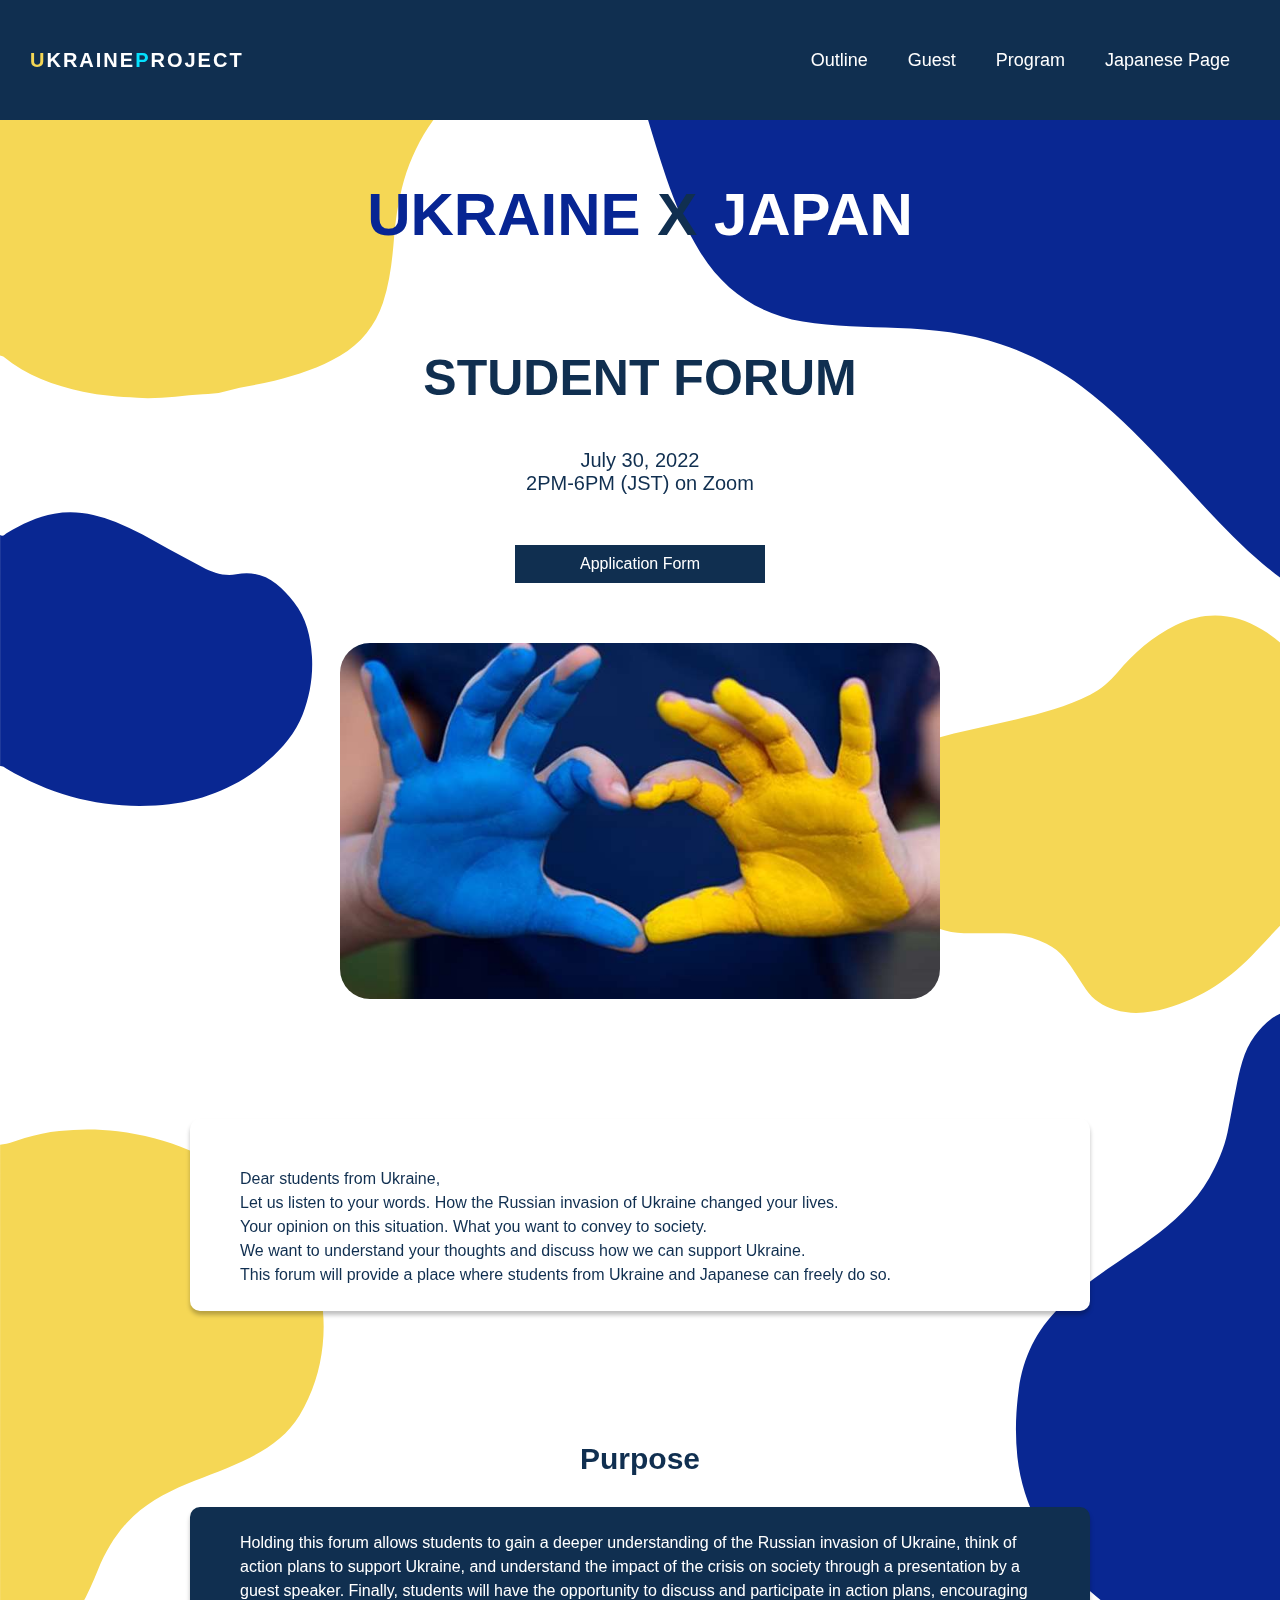
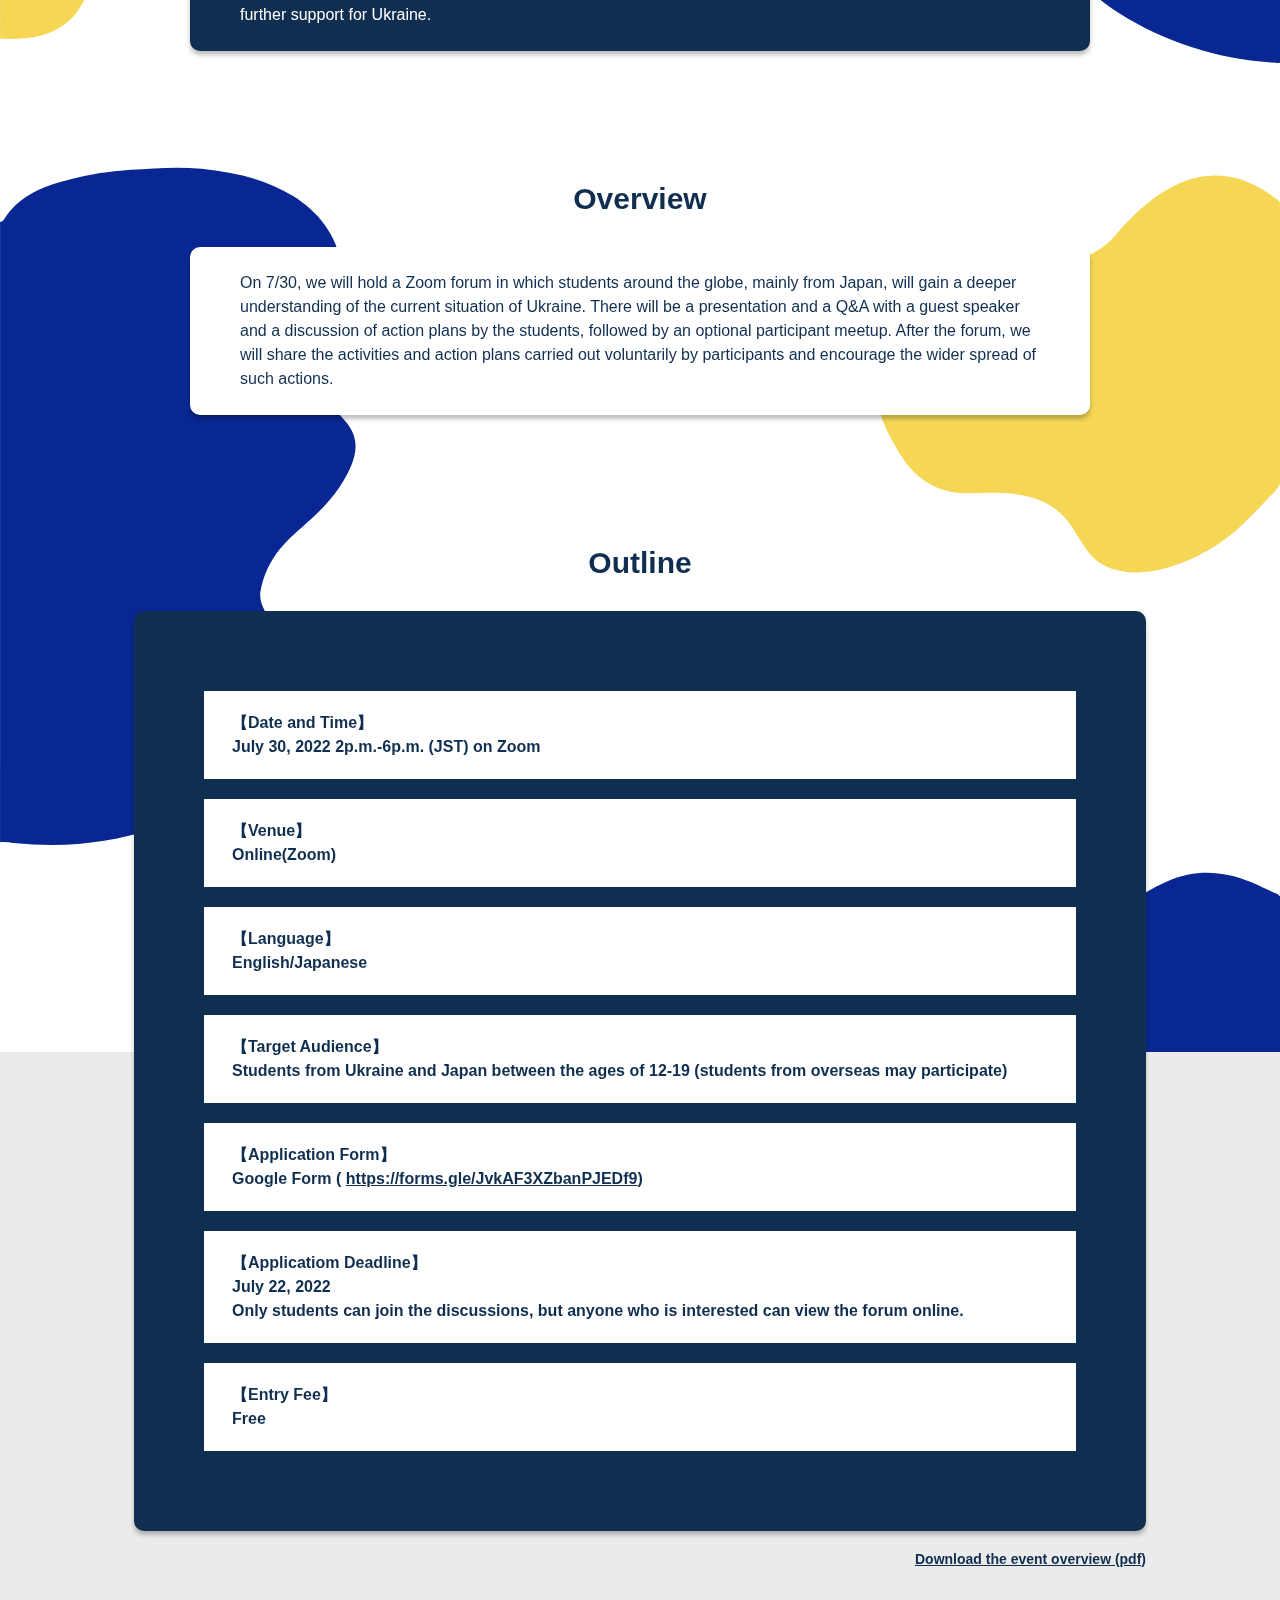
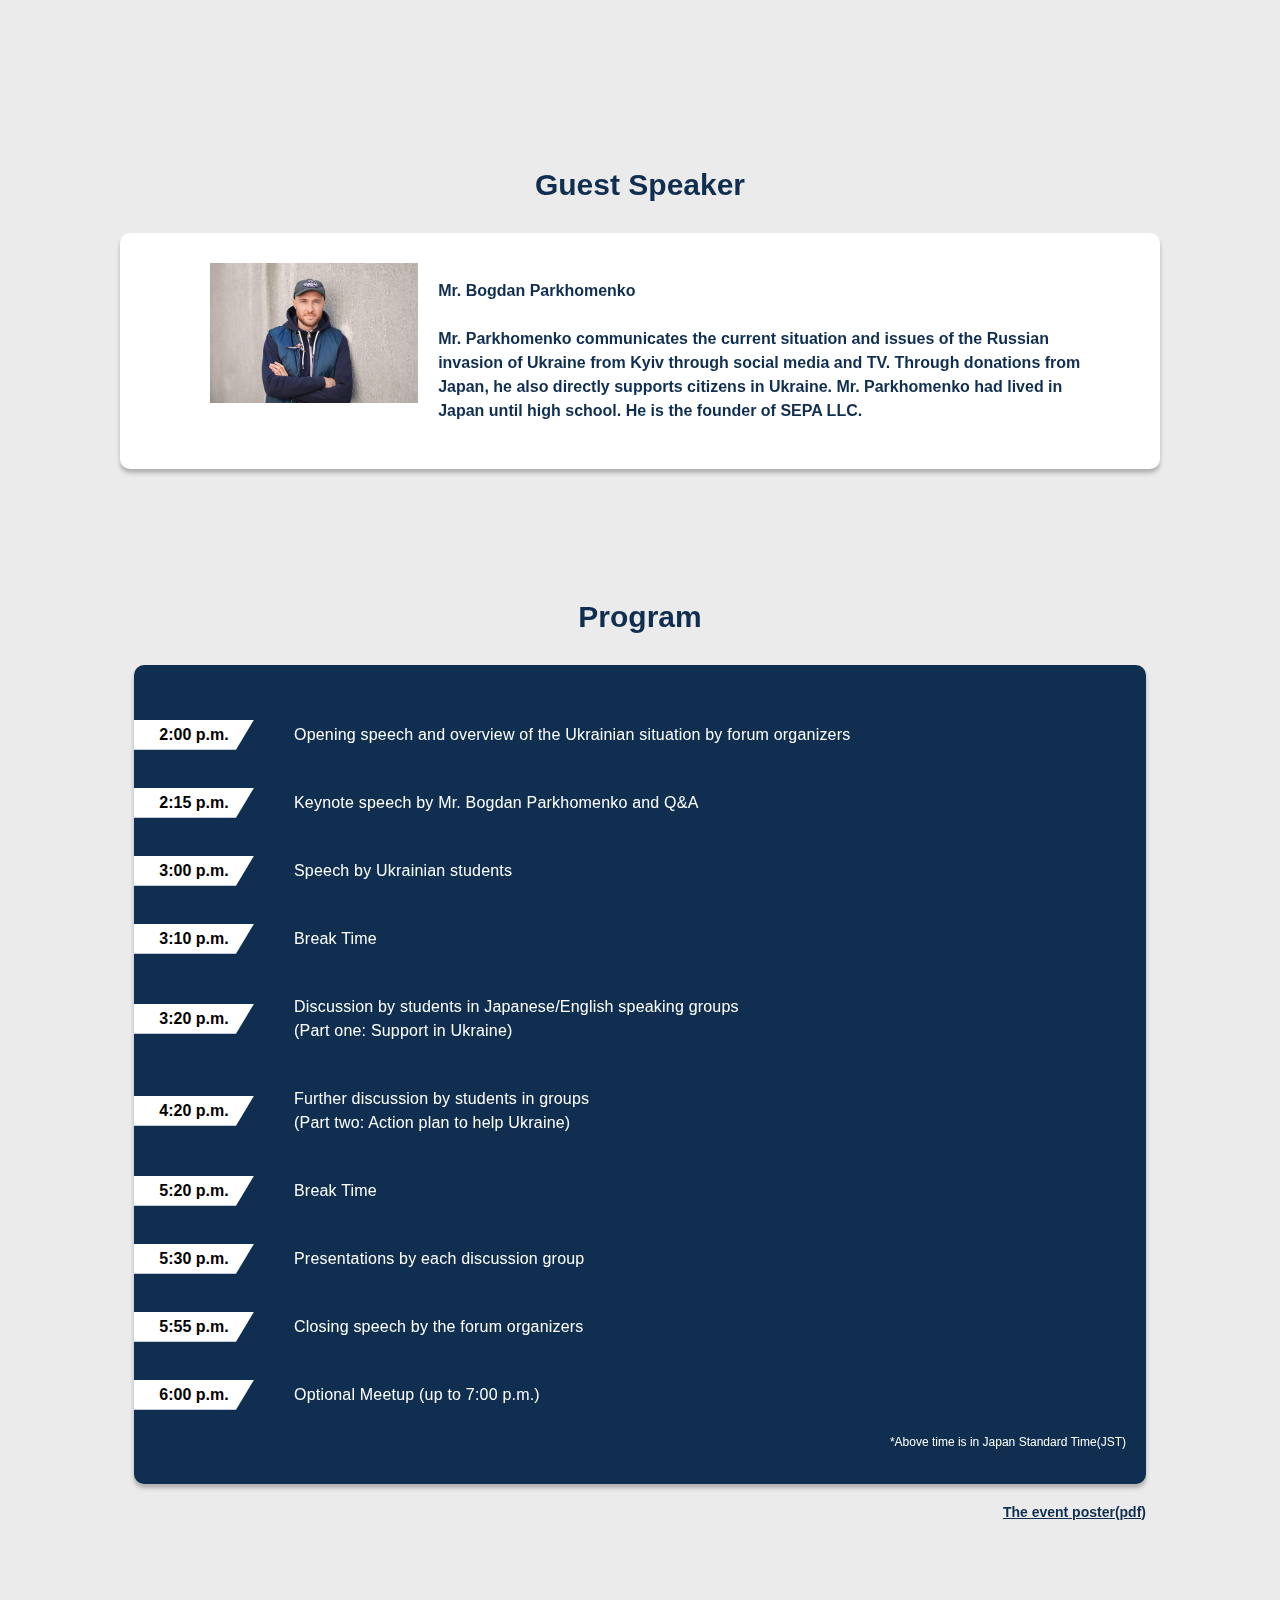
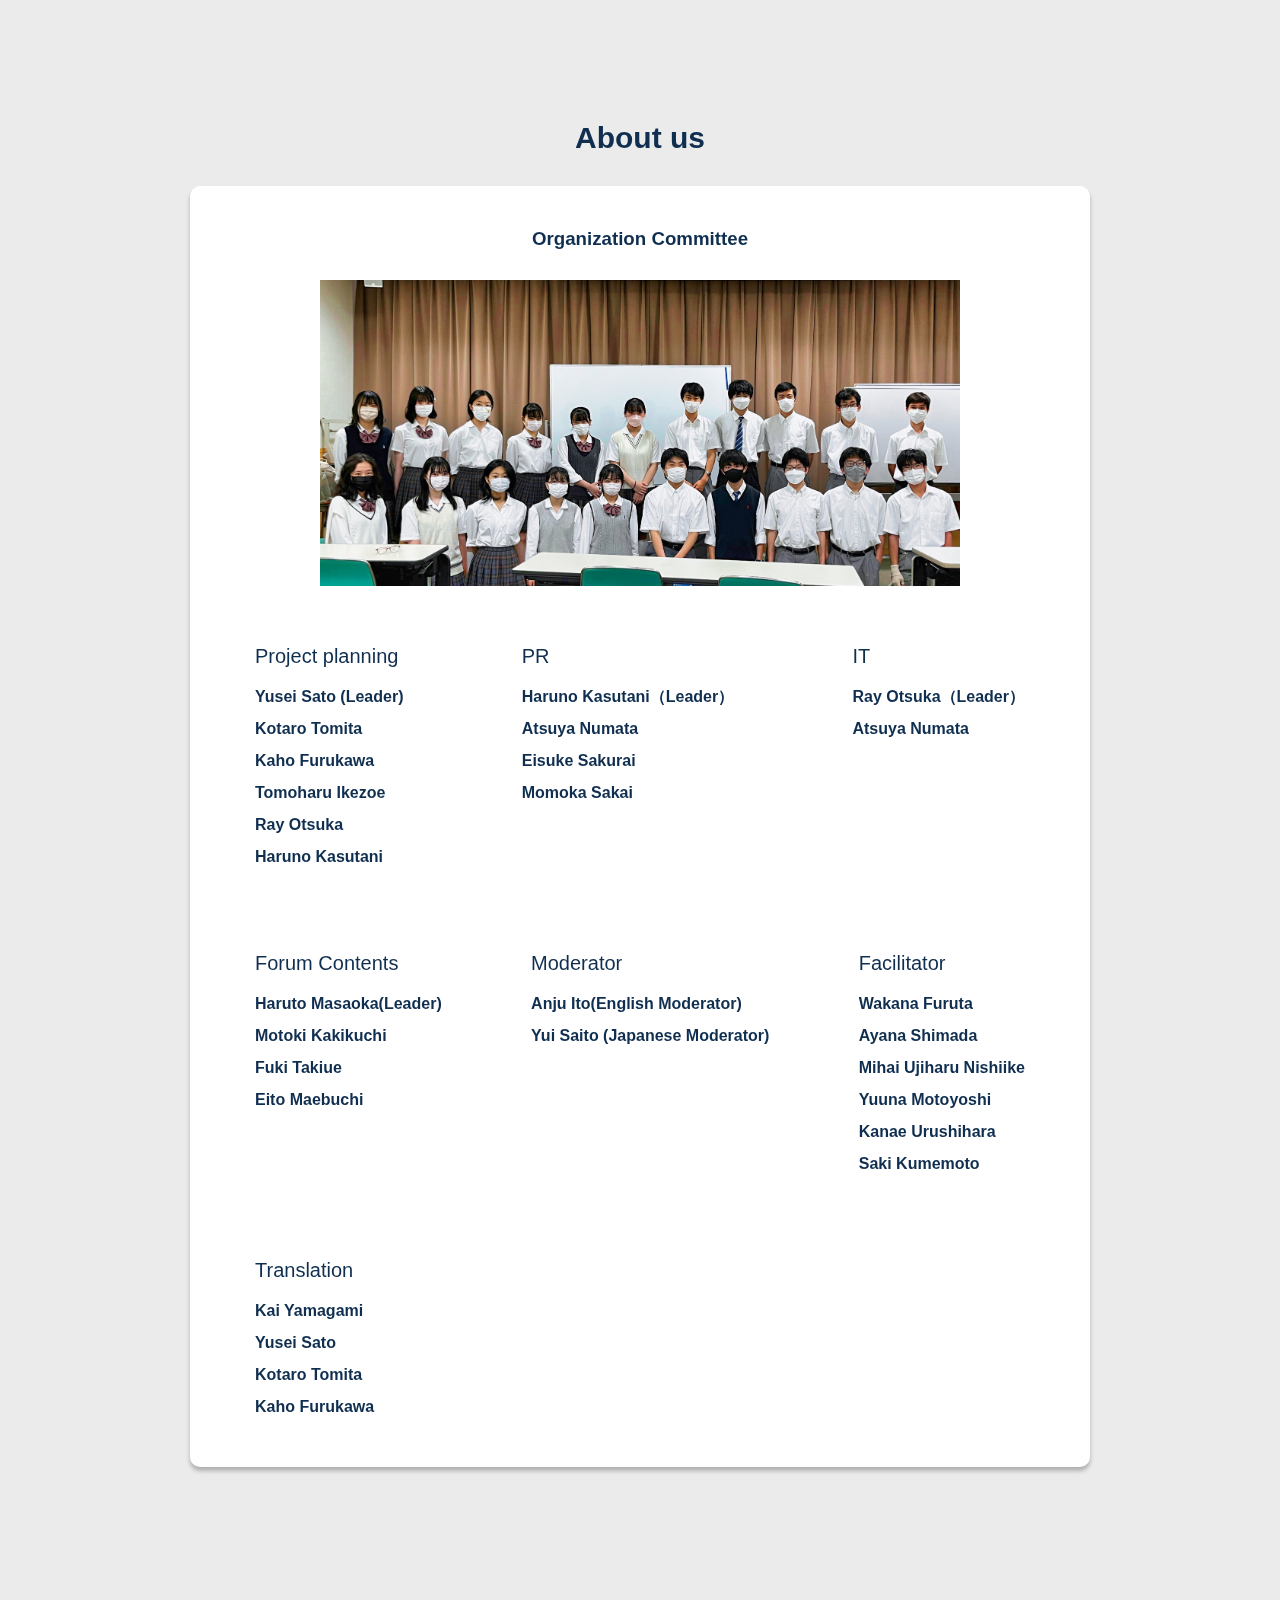
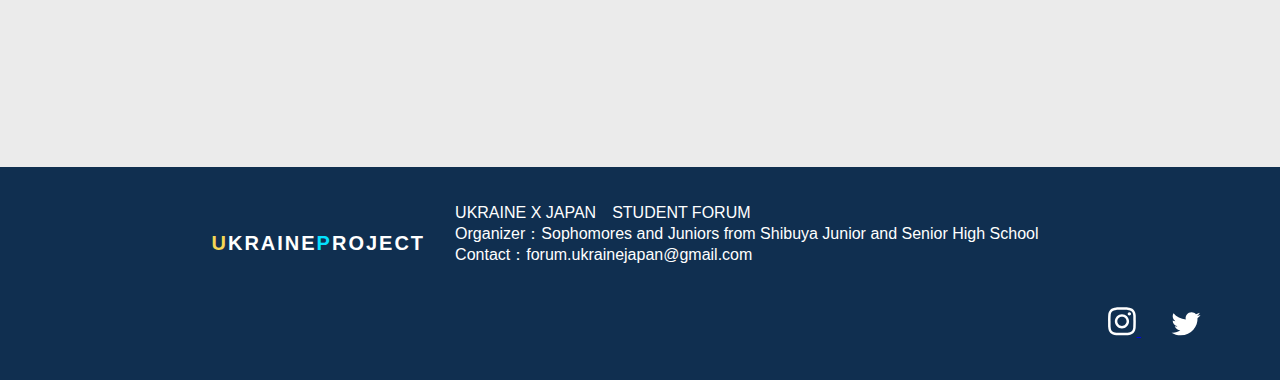
==== en/index.html @ b1f37045 "[fix] fixed image link" ====
<html>

<head>
    <meta charset="UTF-8">
    <title>UKRAINE X JAPAN</title>
    <link href="../css/style.css" rel="stylesheet">
    <script type="text/javascript" src="../js/jquery-3.5.1.min.js"></script>
    <meta content="width=device-width, initial-scale=1" name="viewport" />
</head>

<body>
    <header class="bg_darkBlue header_pc">
        <div class="logo_text">
            <p class="text_yellow">U</p>
            <p class="text_white">KRAINE </p>
            <p class="text_logoBlue">P</p>
            <p class="text_white">ROJECT</p>
        </div>
        <div class="jump_text">
            <p onclick="scroll_to('event_details_secsion')">Outline</p>
            <p onclick="scroll_to('guest_speaker_secsion')">Guest</p>
            <p onclick="scroll_to('program_secsion')">Program</p>
            <a href="../index.html">
                <p>Japanese Page</p>
            </a>
        </div>
    </header>
    <header class="header_mobile">
        <div class="menu_open bg_darkBlue">
            <div class="jump_text">
                <p onclick="scroll_to('event_details_secsion')">-　　Outline</p>
                <p onclick="scroll_to('guest_speaker_secsion')">-　　Guest</p>
                <p onclick="scroll_to('program_secsion')">-　　Program</p>
                <a href="../index.html">
                    <p>-　　Japanese Page</p>
                </a>
            </div>
            <div class="social_icons_div">
                <a target="_blank" href="https://www.instagram.com/forum.ukrainejapan_official/">
                    <img src="../img/instagram.svg" class="social_icon">
                </a>

                <a target="_blank" href="https://twitter.com/Ukraine_x_Japan">
                    <img src="../img/twitter.svg" class="social_icon">
                </a>
            </div>
        </div>
        <div class="menu_close bg_darkBlue">
            <div class="logo_text">
                <p class="text_yellow">U</p>
                <p class="text_white">KRAINE </p>
                <p class="text_logoBlue">P</p>
                <p class="text_white">ROJECT</p>
            </div>
            <div class="open_button" onclick="changeMenu()">
                <img src="../img/menu_open.svg" class="menu_icon">
            </div>
        </div>

    </header>
    <div class="top_secsion">
        <h1>
            <span class="text_blue">UKRAINE</span>
            <span class="text_darkBlue"> X </span>
            <span class="text_white">JAPAN</span>
        </h1>
        <h2 class="text_darkBlue">STUDENT FORUM</h2>
        <h3 class="text_darkBlue"></h3>
        <p class="text_darkBlue">July 30, 2022<br>2PM-6PM (JST) on Zoom</p>
        <a href="https://forms.gle/JvkAF3XZbanPJEDf9" target="_blank">
            <div class="application_button">
                <p>Application Form</p>
            </div>
        </a>
        <img src="../img/top_image.jpg" class="top_image">
    </div>
    <div class="top_disc_div bg_white">
        <p class="normal_text text_darkBlue">
            <br>Dear students from Ukraine,
            <br>Let us listen to your words. How the Russian invasion of Ukraine changed your lives.
            <br>Your opinion on this situation. What you want to convey to society.
            <br>We want to understand your thoughts and discuss how we can support Ukraine.
            <br>This forum will provide a place where students from Ukraine and Japanese can freely do so.
        </p>
    </div>
    <p class="secsion_title text_darkBlue ">Purpose</p>
    <div class="top_disc_div bg_darkBlue">
        <p class="normal_text text_white">
            Holding this forum allows students to gain a deeper understanding of the Russian invasion of Ukraine, think of action plans to support Ukraine, and understand the impact of the crisis on society through a presentation by a guest speaker. Finally, students
            will have the opportunity to discuss and participate in action plans, encouraging further support for Ukraine.
        </p>
    </div>
    <p class="secsion_title text_darkBlue">Overview</p>
    <div class="top_disc_div bg_white">
        <p class="normal_text text_darkBlue">
            On 7/30, we will hold a Zoom forum in which students around the globe, mainly from Japan, will gain a deeper understanding of the current situation of Ukraine. There will be a presentation and a Q&A with a guest speaker and a discussion of action plans
            by the students, followed by an optional participant meetup. After the forum, we will share the activities and action plans carried out voluntarily by participants and encourage the wider spread of such actions.
        </p>
    </div>
    <div class="event_details_secsion">
        <p class="secsion_title text_darkBlue ">Outline</p>
        <div class="event_list_div bg_darkBlue">
            <div class="bg_white list_item">
                <p class="text_darkBlue">
                    【Date and Time】<br> July 30, 2022 2p.m.-6p.m. (JST) on Zoom
                </p>
            </div>
            <div class="bg_white list_item">
                <p class="text_darkBlue">
                    【Venue】<br>Online(Zoom)
                </p>
            </div>
            <div class="bg_white list_item">
                <p class="text_darkBlue">
                    【Language】<br>English/Japanese
                </p>
            </div>
            <div class="bg_white list_item">
                <p class="text_darkBlue">
                    【Target Audience】<br>Students from Ukraine and Japan between the ages of 12-19 (students from overseas may participate)
                </p>
            </div>
            <div class="bg_white list_item">
                <p class="text_darkBlue">
                    【Application Form】<br>Google Form (
                    <a target="_blank" class="text_darkblue" href="https://forms.gle/JvkAF3XZbanPJEDf9">https://forms.gle/JvkAF3XZbanPJEDf9</a>)
                </p>
            </div>
            <div class="bg_white list_item">
                <p class="text_darkBlue">
                    【Applicatiom Deadline】
                    <br>July 22, 2022
                    <br>Only students can join the discussions, but anyone who is interested can view the forum online.
                </p>
            </div>
            <div class="bg_white list_item">
                <p class="text_darkBlue">
                    【Entry Fee】 <br>Free
                </p>
            </div>
        </div>

        <a href="../documents/overview_en.pdf" target="_blank " class="print_poster text_darkBlue ">Download the event overview (pdf)</a>
    </div>
    <div class="guest_speaker_secsion">
        <p class="secsion_title text_darkBlue">Guest Speaker</p>
        <div class=" guest_speaker_div bg_white ">
            <img src="../img/profile.png ">
            <p class="text_darkBlue ">
                Mr. Bogdan Parkhomenko
                <br>
                <br>Mr. Parkhomenko communicates the current situation and issues of the Russian invasion of Ukraine from Kyiv through social media and TV. Through donations from Japan, he also directly supports citizens in Ukraine. Mr. Parkhomenko had
                lived in Japan until high school. He is the founder of SEPA LLC.
            </p>
        </div>
    </div>
    </div>
    <div class="program_secsion ">
        <p class="secsion_title text_darkBlue ">Program</p>
        <div class="program_div bg_darkBlue ">
            <div class="program_items ">
                <div class="time_div bg_white ">
                    <p>2:00 p.m.</p>
                </div>
                <p class="body_text text_white ">Opening speech and overview of the Ukrainian situation by forum organizers</p>
            </div>
            <div class="program_items ">
                <div class="time_div bg_white ">
                    <p>2:15 p.m.</p>
                </div>
                <p class="body_text text_white ">Keynote speech by Mr. Bogdan Parkhomenko and Q&A</p>
            </div>
            <div class="program_items ">
                <div class="time_div bg_white ">
                    <p>3:00 p.m.</p>
                </div>
                <p class="body_text text_white ">Speech by Ukrainian students</p>
            </div>
            <div class="program_items ">
                <div class="time_div bg_white ">
                    <p>3:10 p.m.</p>
                </div>
                <p class="body_text text_white ">Break Time</p>
            </div>
            <div class="program_items ">
                <div class="time_div bg_white ">
                    <p>3:20 p.m.</p>
                </div>
                <p class="body_text text_white ">Discussion by students in Japanese/English speaking groups<br>(Part one: Support in Ukraine)</p>
            </div>
            <div class="program_items ">
                <div class="time_div bg_white ">
                    <p>4:20 p.m.</p>
                </div>
                <p class="body_text text_white ">Further discussion by students in groups<br>(Part two: Action plan to help Ukraine)</p>
            </div>
            <div class="program_items ">
                <div class="time_div bg_white ">
                    <p>5:20 p.m.</p>
                </div>
                <p class="body_text text_white ">Break Time</p>
            </div>
            <div class="program_items ">
                <div class="time_div bg_white ">
                    <p>5:30 p.m.</p>
                </div>
                <p class="body_text text_white ">Presentations by each discussion group</p>
            </div>
            <div class="program_items ">
                <div class="time_div bg_white ">
                    <p>5:55 p.m.</p>
                </div>
                <p class="body_text text_white ">Closing speech by the forum organizers</p>
            </div>
            <div class="program_items ">
                <div class="time_div bg_white ">
                    <p>6:00 p.m.</p>
                </div>
                <p class="body_text text_white ">Optional Meetup (up to 7:00 p.m.)</p>
            </div>
            <p class="time_comment_text text_white">*Above time is in Japan Standard Time(JST)</p>
        </div>
        <a href="../documents/poster_en.pdf" target="_blank " class="print_poster text_darkBlue ">The event poster(pdf)</a>
    </div>


    <p class="secsion_title text_darkBlue">About us</p>
    <div class="top_disc_div bg_white member_section">
        <h3 class="text_darkBlue member_title">Organization Committee</h3>
        <img src="../img/team_photo.jpg" class="team_photo">
        <div class="team_outer">
            <div class="team_group">
                <p class="normal_text text_darkBlue team_text" id="member_text">Project planning
                </p>
                <p class="normal_text text_darkBlue" id="member_text">
                    <b>Yusei Sato (Leader)</b>
                    <br><b>Kotaro Tomita </b>
                    <br><b>Kaho Furukawa </b>
                    <br><b>Tomoharu Ikezoe </b>
                    <br><b>Ray Otsuka </b>
                    <br><b>Haruno Kasutani</b>
                    <br>
                </p>
            </div>
            <div class="team_group">
                <p class="normal_text text_darkBlue team_text" id="member_text">PR
                </p>
                <p class="normal_text text_darkBlue" id="member_text">
                    <b>Haruno Kasutani（Leader）</b>
                    <br><b>Atsuya Numata</b>
                    <br><b>Eisuke Sakurai</b>
                    <br><b> Momoka Sakai</b>
                    <br>
                </p>
            </div>
            <div class="team_group">
                <p class="normal_text text_darkBlue team_text" id="member_text">IT
                </p>
                <p class="normal_text text_darkBlue" id="member_text">
                    <b>Ray Otsuka（Leader）</b>
                    <br><b>Atsuya Numata</b>
                    <br>
                </p>
            </div>
            <div class="team_group">
                <p class="normal_text text_darkBlue team_text" id="member_text">Forum Contents
                </p>
                <p class="normal_text text_darkBlue" id="member_text">
                    <b>Haruto Masaoka(Leader)</b>
                    <br><b>Motoki Kakikuchi </b>
                    <br><b>Fuki Takiue</b>
                    <br><b>Eito Maebuchi</b>
                    <br>
                </p>
            </div>
            <div class="team_group">
                <p class="normal_text text_darkBlue team_text" id="member_text">Moderator
                </p>
                <p class="normal_text text_darkBlue" id="member_text">
                    <b>Anju Ito(English Moderator)</b>
                    <br><b>Yui Saito (Japanese Moderator) </b>
                    <br>
                </p>
            </div>
            <div class="team_group">
                <p class="normal_text text_darkBlue team_text" id="member_text">Facilitator
                </p>
                <p class="normal_text text_darkBlue" id="member_text">
                    <b>Wakana Furuta</b>
                    <br><b>Ayana Shimada</b>
                    <br><b>Mihai Ujiharu Nishiike</b>
                    <br><b>Yuuna Motoyoshi</b>
                    <br><b>Kanae Urushihara </b>
                    <br><b>Saki Kumemoto </b>
                    <br>
                </p>

            </div>
            <div class="team_group">
                <p class="normal_text text_darkBlue team_text" id="member_text">Translation
                </p>
                <p class="normal_text text_darkBlue" id="member_text">
                    <b>Kai Yamagami</b>
                    <br><b>Yusei Sato</b>
                    <br><b>Kotaro Tomita</b>
                    <br><b>Kaho Furukawa</b>
                    <br>
                </p>
            </div>
        </div>

    </div>

    <footer class="bg_darkBlue text_white ">

        <div class="logo_text">
            <p class="text_yellow">U</p>
            <p class="text_white">KRAINE </p>
            <p class="text_logoBlue">P</p>
            <p class="text_white">ROJECT</p>
        </div>
        <div class="footer_disc_div">
            <p>
                UKRAINE X JAPAN　STUDENT FORUM
                <br>Organizer：Sophomores and Juniors from Shibuya Junior and Senior High School
                <br>Contact：forum.ukrainejapan@gmail.com
            </p>
            <br>
        </div>
        <div class="social_icons_div">
            <a target="_blank" href="https://www.instagram.com/forum.ukrainejapan_official/">
                <img src="../img/instagram.svg" class="social_icon">
            </a>

            <a target="_blank" href="https://twitter.com/Ukraine_x_Japan">
                <img src="../img/twitter.svg" class="social_icon">
            </a>
        </div>
    </footer>
    <img src="../img/frame.svg" class="background_img">
    <img src="../img/frame_sm.svg" class="background_img_sm">
    <div class="get_height"></div>
    <script type="text/javascript " src="../js/main.js "></script>
</body>

</html>
---- css/style.css ----
p,
a,
h1,
h2,
h3,
h4,
h5,
h6 {
  font-family: "Noto_Sans_JP", sans-serif;
}

.text_darkBlue {
  color: #102F50;
}

.text_white {
  color: #ffffff;
}

.text_blue {
  color: #072593;
}

.text_logoBlue {
  color: #04e1ff;
}

.text_yellow {
  color: #F5D755;
}

.text_black {
  color: #333;
}

.bg_darkBlue {
  background: #102F50;
}

.bg_white {
  background: #ffffff;
}

.secsion_title {
  font-weight: 800;
  font-size: 30px;
  line-height: 36px;
  text-align: center;
  margin: 130px auto 30px;
}

@media screen and (max-width: 500px) {
  .secsion_title {
    margin: 170px auto 60px;
  }
}

.logo_text {
  display: -webkit-box;
  display: -ms-flexbox;
  display: flex;
  margin: 0;
}

.logo_text p {
  font-weight: 800;
  font-size: 20px;
  letter-spacing: .1em;
  margin: 0;
}

@media screen and (max-width: 500px) {
  .logo_text p {
    font-size: 14px;
  }
}

body {
  margin: 0;
  background-color: #EBEBEB;
}

body header a {
  text-decoration: none;
  color: #102F50;
}

body .header_pc {
  height: 120px;
  display: -webkit-box;
  display: -ms-flexbox;
  display: flex;
  -webkit-box-align: center;
      -ms-flex-align: center;
          align-items: center;
  -webkit-box-pack: justify;
      -ms-flex-pack: justify;
          justify-content: space-between;
  padding: 0 30px;
}

@media screen and (max-width: 500px) {
  body .header_pc {
    height: 50;
    display: none;
  }
}

body .header_pc .jump_text {
  display: -webkit-box;
  display: -ms-flexbox;
  display: flex;
  -webkit-box-align: center;
      -ms-flex-align: center;
          align-items: center;
}

body .header_pc .jump_text p {
  cursor: pointer;
  margin: 0 20px;
  color: #ffffff;
  font-weight: 500;
  font-size: 18px;
}

@media screen and (max-width: 500px) {
  body .header_pc .jump_text p {
    font-size: 12px;
    margin: 0 10px;
  }
}

body .header_mobile {
  display: none;
}

@media screen and (max-width: 500px) {
  body .header_mobile {
    display: block;
  }
}

body .header_mobile .menu_close {
  display: -webkit-box;
  display: -ms-flexbox;
  display: flex;
  position: absolute;
  top: 0;
  left: 0;
  z-index: 2;
  width: calc(100vw - 60px);
  height: 60px;
  padding: 0 30px;
  -ms-flex-line-pack: center;
      align-content: center;
  -webkit-box-pack: justify;
      -ms-flex-pack: justify;
          justify-content: space-between;
  -webkit-box-align: center;
      -ms-flex-align: center;
          align-items: center;
}

body .header_mobile .menu_close .open_button {
  width: 32px;
  height: 32px;
}

body .header_mobile .menu_close .open_button img {
  width: 100%;
  height: 100%;
  -o-object-fit: contain;
     object-fit: contain;
}

body .header_mobile .menu_open {
  width: 100vw;
  position: fixed;
  top: 0;
  left: 0;
  z-index: 2;
  height: 0;
  overflow: hidden;
  -webkit-transition: all .4s;
  transition: all .4s;
}

body .header_mobile .menu_open .jump_text {
  padding: 60px 30px;
}

body .header_mobile .menu_open .jump_text p {
  cursor: pointer;
  margin: 20px 20px;
  color: white;
  font-weight: 500;
  font-size: 14px;
}

body .header_mobile .menu_open .social_icons_div {
  position: absolute;
  bottom: 20px;
  right: 5%;
}

body .header_mobile .menu_open .social_icons_div a {
  margin: 10px 8px;
}

body .header_mobile .menu_open .social_icons_div a .social_icon {
  width: 24px;
}

body .top_secsion {
  text-align: center;
  margin: 60px auto 100px;
}

@media screen and (max-width: 500px) {
  body .top_secsion {
    margin: 120px auto 100px;
  }
}

body .top_secsion a {
  text-decoration: none;
}

body .top_secsion .application_button {
  width: 250px;
  margin: 50px auto 20px;
  background: #102F50;
  -webkit-transition: all .4s;
  transition: all .4s;
  color: #ffffff;
  padding: 10px 0;
}

body .top_secsion .application_button:hover {
  background: rgba(16, 47, 80, 0.767);
}

body .top_secsion .application_button p {
  margin: 0;
  font-size: 16px;
}

body .top_secsion h1 {
  font-size: 60px;
}

@media screen and (max-width: 500px) {
  body .top_secsion h1 {
    font-size: 34px;
  }
}

body .top_secsion h2 {
  margin-top: 100px;
  font-size: 50px;
}

@media screen and (max-width: 500px) {
  body .top_secsion h2 {
    font-size: 30px;
  }
}

body .top_secsion h3,
body .top_secsion p {
  font-size: 20px;
}

@media screen and (max-width: 500px) {
  body .top_secsion h3,
  body .top_secsion p {
    font-size: 16px;
  }
}

body .top_secsion .top_image {
  width: 600px;
  max-width: 80%;
  border-radius: 30px;
  margin: 40px auto 20px;
}

body .top_disc_div {
  padding: 24px 50px;
  border-radius: 10px;
  width: 800px;
  max-width: 80vw;
  margin: 30px auto 20px;
  -webkit-box-shadow: 0px 4px 4px rgba(0, 0, 0, 0.25);
          box-shadow: 0px 4px 4px rgba(0, 0, 0, 0.25);
}

@media screen and (max-width: 500px) {
  body .top_disc_div {
    padding: 24px 40px;
    margin: 10px auto 20px;
    max-width: calc(90vw - 80px);
  }
}

body .top_disc_div p {
  font-family: "Noto_Sans_JP", sans-serif;
  font-size: 16px;
  line-height: 1.5;
  margin: 0;
}

body .member_section .member_title {
  width: 100%;
  margin-bottom: 30px;
  text-align: center;
}

body .member_section .team_photo {
  width: 80%;
  margin: 0 10%;
}

@media screen and (max-width: 500px) {
  body .member_section .team_photo {
    width: 100%;
    margin: 0 0;
  }
}

body .member_section .team_outer {
  display: -webkit-box;
  display: -ms-flexbox;
  display: flex;
  -ms-flex-wrap: wrap;
      flex-wrap: wrap;
  -webkit-box-pack: justify;
      -ms-flex-pack: justify;
          justify-content: space-between;
}

body .member_section .team_outer .team_group {
  margin: 20px 15px;
}

body .member_section .team_outer .team_group .team_text {
  font-size: 20px;
  margin: 30px auto 5px;
  font-weight: 500;
}

body .event_details_secsion {
  text-align: right;
  text-align: right;
  width: 1040px;
  max-width: calc(90vw - 140px);
  margin: 30px auto 200px;
}

@media screen and (max-width: 500px) {
  body .event_details_secsion {
    margin: 40px auto 300px;
    max-width: calc(90vw);
  }
}

body .event_details_secsion .event_list_div {
  text-align: left;
  margin-bottom: 20px;
  padding: 60px 70px;
  border-radius: 10px;
  -webkit-box-shadow: 0px 4px 4px rgba(0, 0, 0, 0.25);
          box-shadow: 0px 4px 4px rgba(0, 0, 0, 0.25);
}

@media screen and (max-width: 500px) {
  body .event_details_secsion .event_list_div {
    padding: 30px 20px;
  }
}

body .event_details_secsion .event_list_div .list_item {
  margin: 20px 0;
  padding: 20px 28px;
}

@media screen and (max-width: 500px) {
  body .event_details_secsion .event_list_div .list_item {
    margin: 30px 0;
    padding: 15px 28px;
  }
}

body .event_details_secsion .event_list_div .list_item p {
  margin: 0;
  font-weight: 800;
  font-size: 16px;
  line-height: 1.5;
  word-break: break-word;
}

body .guest_speaker_secsion .guest_speaker_div {
  padding: 30px 70px;
  border-radius: 10px;
  width: 900px;
  max-width: calc(90vw - 140px);
  margin: 30px auto 20px;
  -webkit-box-shadow: 0px 4px 4px rgba(0, 0, 0, 0.25);
          box-shadow: 0px 4px 4px rgba(0, 0, 0, 0.25);
  display: -webkit-box;
  display: -ms-flexbox;
  display: flex;
  -webkit-box-pack: center;
      -ms-flex-pack: center;
          justify-content: center;
  -webkit-box-align: space-between;
      -ms-flex-align: space-between;
          align-items: space-between;
}

@media screen and (max-width: 500px) {
  body .guest_speaker_secsion .guest_speaker_div {
    padding: 30px 40px;
    margin: 10px auto 20px;
    max-width: calc(90vw - 80px);
  }
}

@media screen and (max-width: 500px) {
  body .guest_speaker_secsion .guest_speaker_div {
    -ms-flex-wrap: wrap;
        flex-wrap: wrap;
  }
}

body .guest_speaker_secsion .guest_speaker_div img {
  width: 250px;
  height: 140px;
  -o-object-fit: cover;
     object-fit: cover;
  margin: 0 20px;
}

@media screen and (max-width: 500px) {
  body .guest_speaker_secsion .guest_speaker_div img {
    width: 100%;
    height: 300px;
  }
}

body .guest_speaker_secsion .guest_speaker_div .bogdan_name {
  font-size: 22px;
}

body .guest_speaker_secsion .guest_speaker_div p {
  font-weight: 800;
  font-size: 16px;
  line-height: 1.5;
}

body .program_secsion {
  text-align: right;
  width: 1040px;
  max-width: calc(90vw - 140px);
  margin: 30px auto 200px;
}

@media screen and (max-width: 500px) {
  body .program_secsion {
    margin: 40px auto 300px;
    max-width: calc(90vw);
  }
}

body .program_secsion .time_comment_text {
  font-size: 12px;
  margin: 5px 20px;
}

body .program_secsion .program_div {
  margin-bottom: 20px;
  padding: 30px 0;
  border-radius: 10px;
  -webkit-box-shadow: 0px 4px 4px rgba(0, 0, 0, 0.25);
          box-shadow: 0px 4px 4px rgba(0, 0, 0, 0.25);
}

@media screen and (max-width: 500px) {
  body .program_secsion .program_div {
    padding: 10px 0;
  }
}

body .program_secsion .program_div .program_items {
  display: -webkit-box;
  display: -ms-flexbox;
  display: flex;
  margin: 12px 0;
  -webkit-box-pack: start;
      -ms-flex-pack: start;
          justify-content: start;
  -webkit-box-align: center;
      -ms-flex-align: center;
          align-items: center;
  text-align: left;
}

@media screen and (max-width: 500px) {
  body .program_secsion .program_div .program_items {
    display: block;
  }
}

body .program_secsion .program_div .program_items .time_div {
  width: 120px;
  height: 30px;
  margin: 0 40px 0 0;
  text-align: center;
  -webkit-clip-path: polygon(0% 100%, 0% 0%, 100% 0%, 85% 100%);
          clip-path: polygon(0% 100%, 0% 0%, 100% 0%, 85% 100%);
}

@media screen and (max-width: 500px) {
  body .program_secsion .program_div .program_items .time_div {
    width: 80px;
    height: 20px;
    margin: 0 20px 0 0;
  }
}

body .program_secsion .program_div .program_items .time_div p {
  margin: 0 auto 0;
  line-height: 30px;
  font-weight: 800;
  font-size: 16px;
}

@media screen and (max-width: 500px) {
  body .program_secsion .program_div .program_items .time_div p {
    width: 80px;
    line-height: 20px;
    font-size: 12px;
  }
}

body .program_secsion .program_div .program_items .body_text {
  font-weight: 500;
  font-size: 16px;
  text-align: left;
  line-height: 1.5;
  letter-spacing: .2;
}

@media screen and (max-width: 500px) {
  body .program_secsion .program_div .program_items .body_text {
    margin: 10px 30px 40px;
  }
}

body #member_text {
  line-height: 2;
}

body footer {
  margin-top: 300px;
  padding: 20px 40px 80px;
  display: -webkit-box;
  display: -ms-flexbox;
  display: flex;
  position: relative;
  -webkit-box-pack: center;
      -ms-flex-pack: center;
          justify-content: center;
  -webkit-box-align: center;
      -ms-flex-align: center;
          align-items: center;
}

@media screen and (max-width: 500px) {
  body footer {
    display: block;
    padding: 50px 20px 70px;
  }
  body footer .logo_text p {
    font-size: 20px;
  }
}

body footer .footer_disc_div {
  margin: 0 30px;
}

@media screen and (max-width: 500px) {
  body footer .footer_disc_div {
    margin: 20px 0;
  }
}

.background_img {
  width: 100vw;
  -o-object-fit: cover;
     object-fit: cover;
  position: fixed;
  top: 0;
  left: 0;
  z-index: -100;
}

@media screen and (max-width: 500px) {
  .background_img {
    display: none;
  }
}

.background_img_sm {
  width: 100vw;
  -o-object-fit: cover;
     object-fit: cover;
  position: fixed;
  top: 0;
  left: 0;
  z-index: -100;
  opacity: 1;
  display: none;
}

@media screen and (max-width: 500px) {
  .background_img_sm {
    display: block;
  }
}

.get_height {
  height: 100vh;
  display: none;
}

.print_poster {
  font-weight: 800;
  font-size: 14px;
  text-align: right;
}

.social_icons_div {
  position: absolute;
  bottom: 40px;
  right: 5%;
}

.social_icons_div a {
  margin: 10px 15px;
}

.social_icons_div a .social_icon {
  width: 30px;
}
/*# sourceMappingURL=style.css.map */
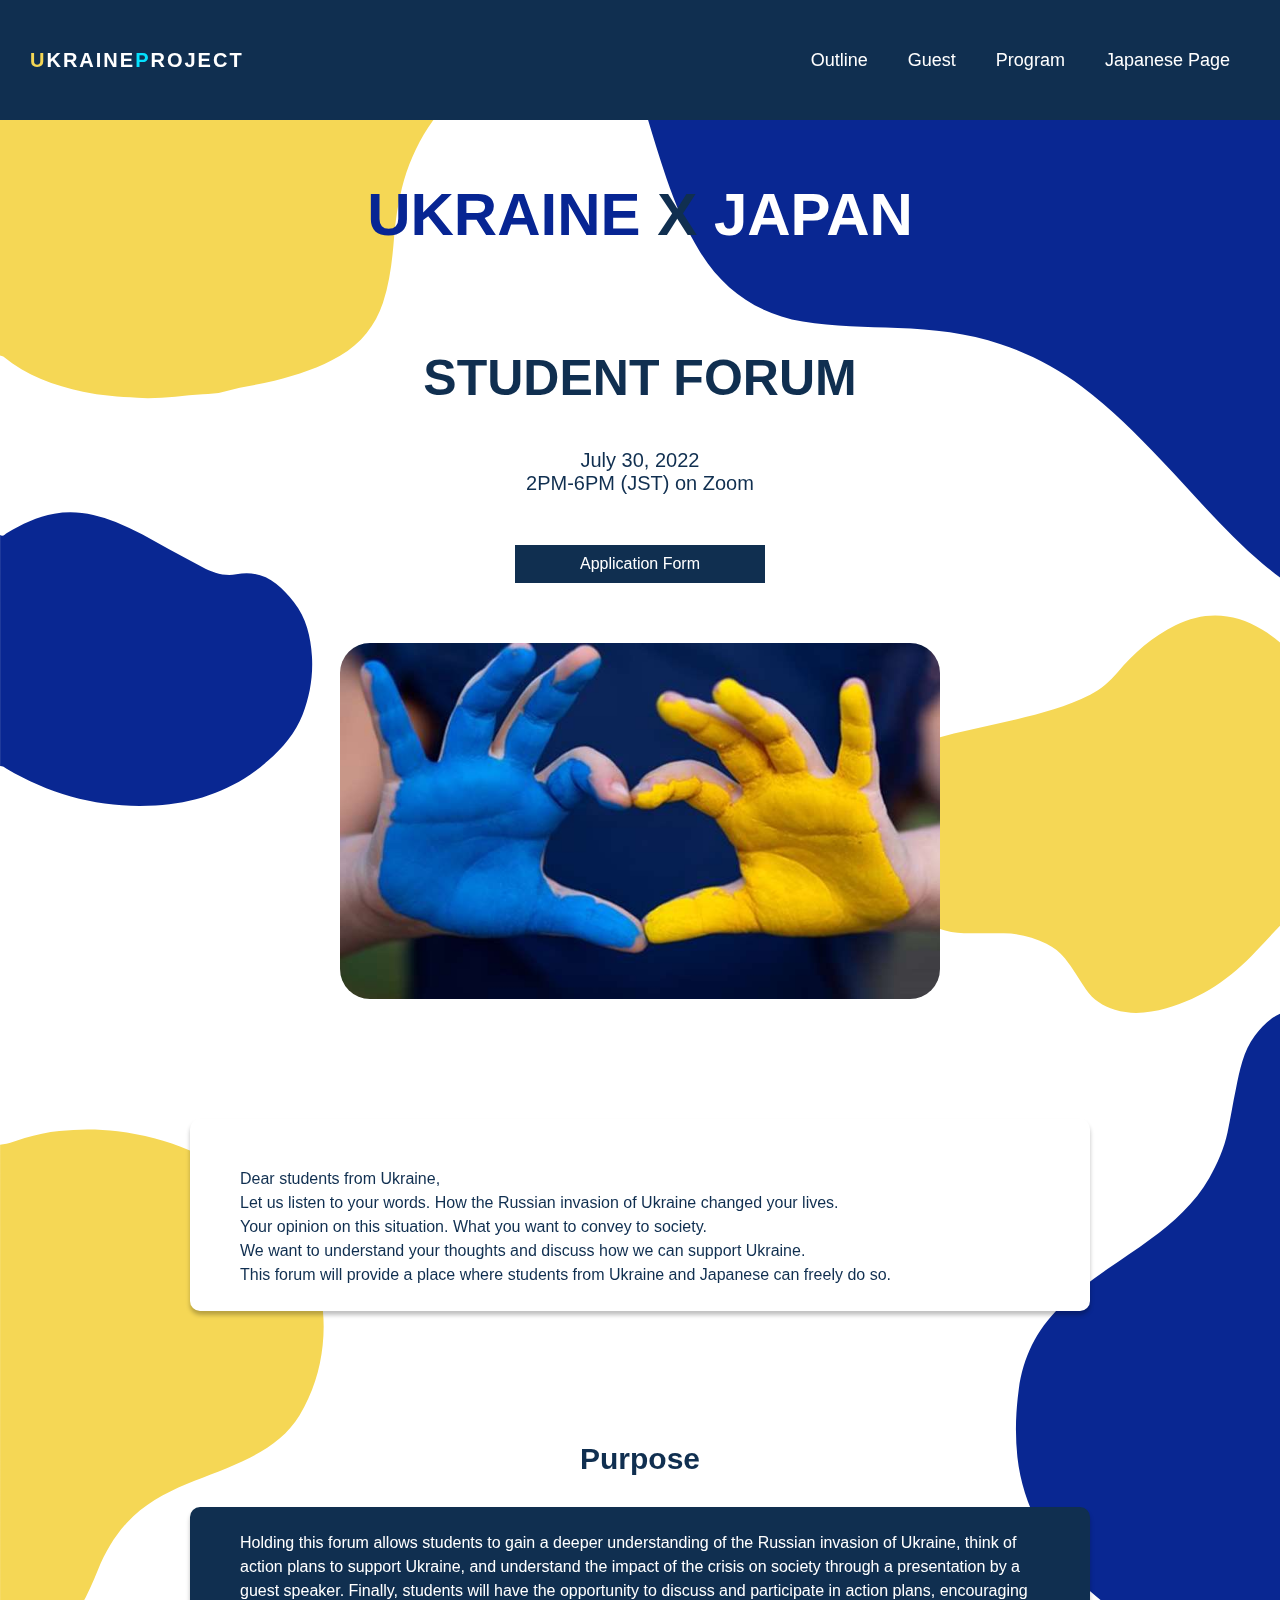
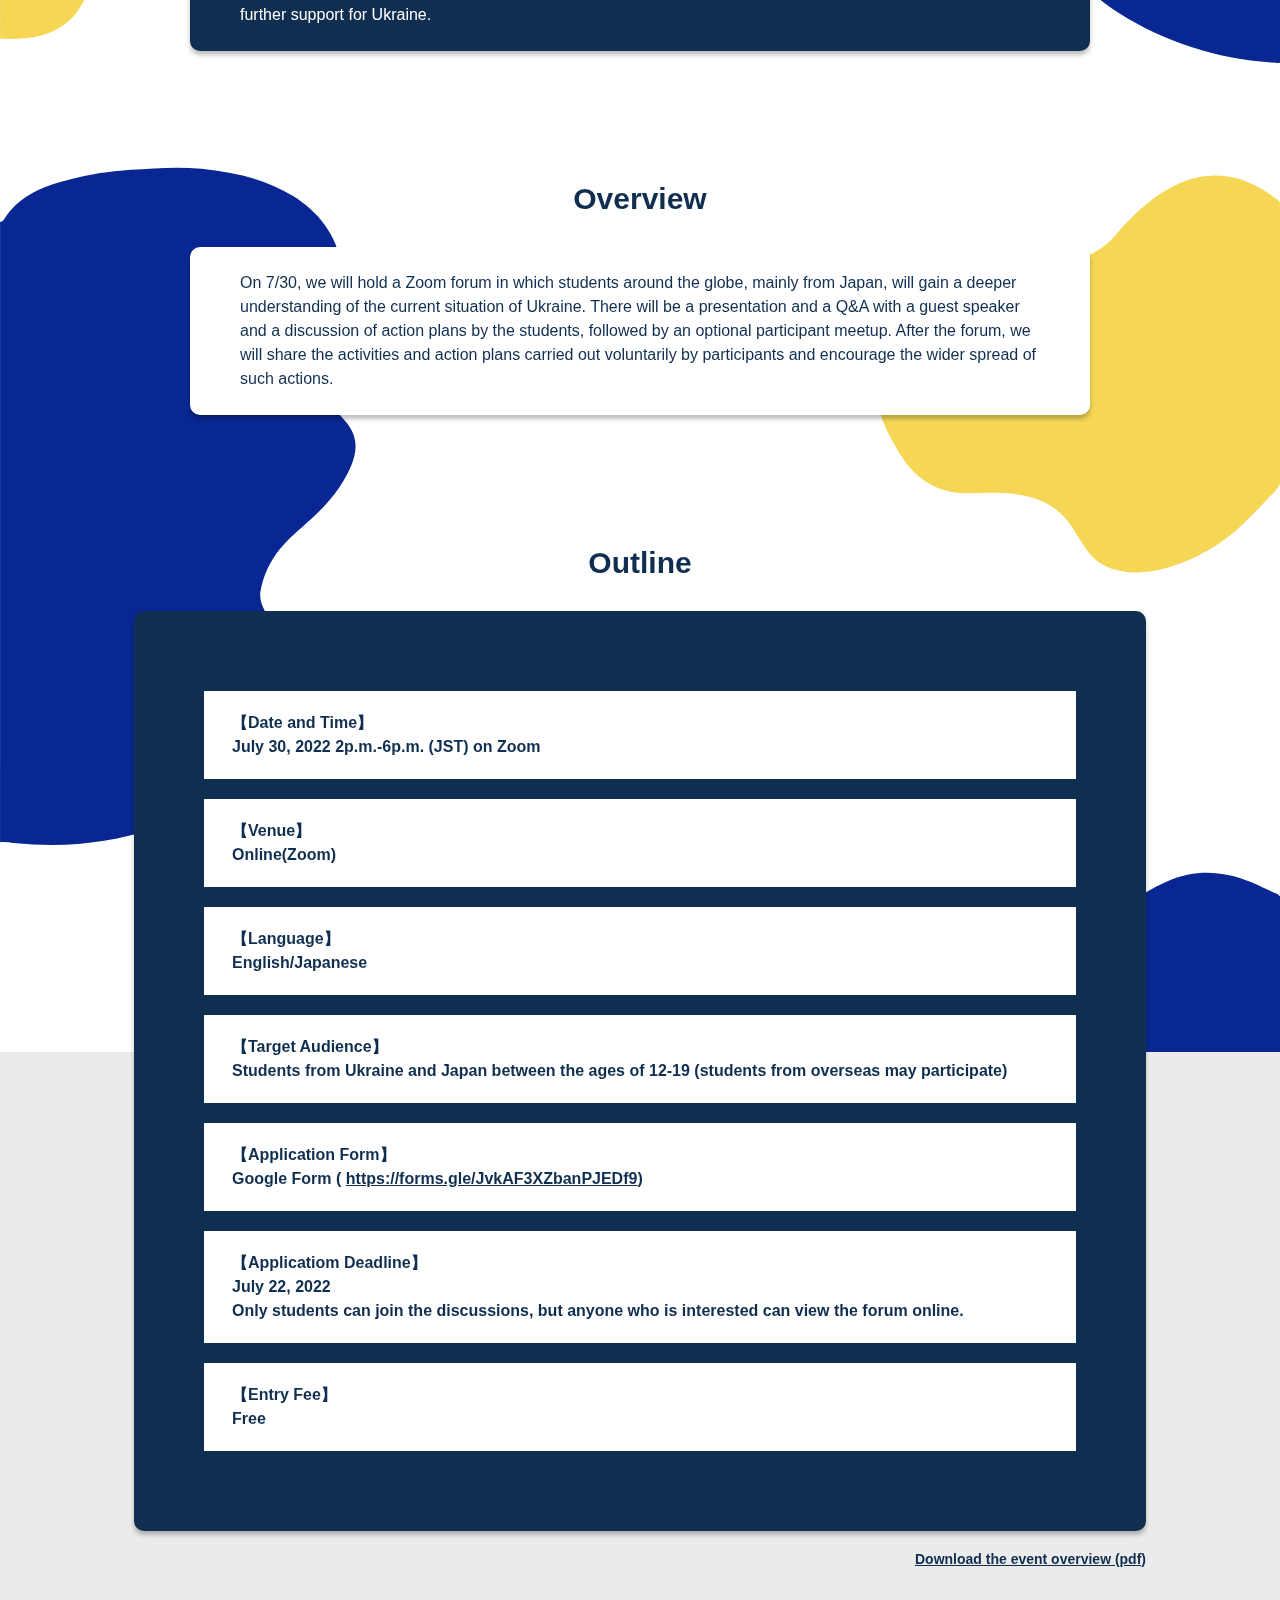
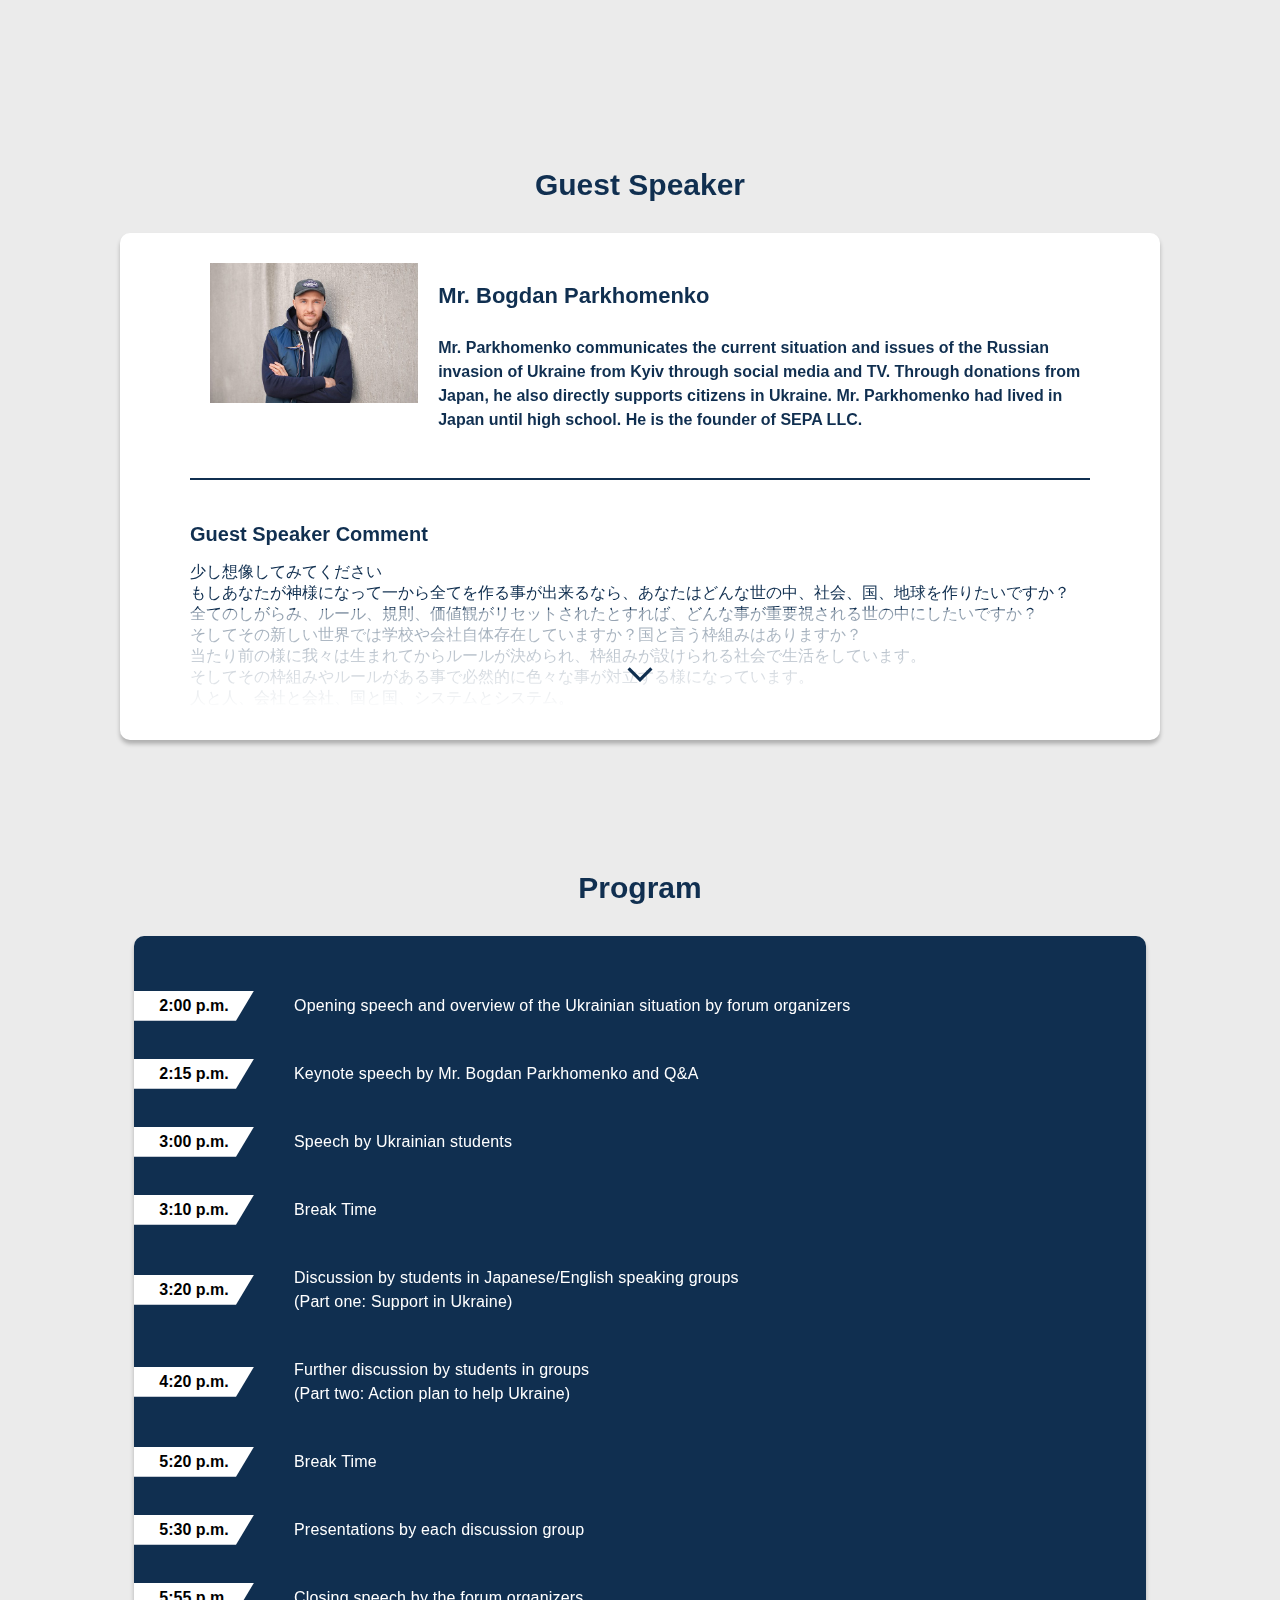
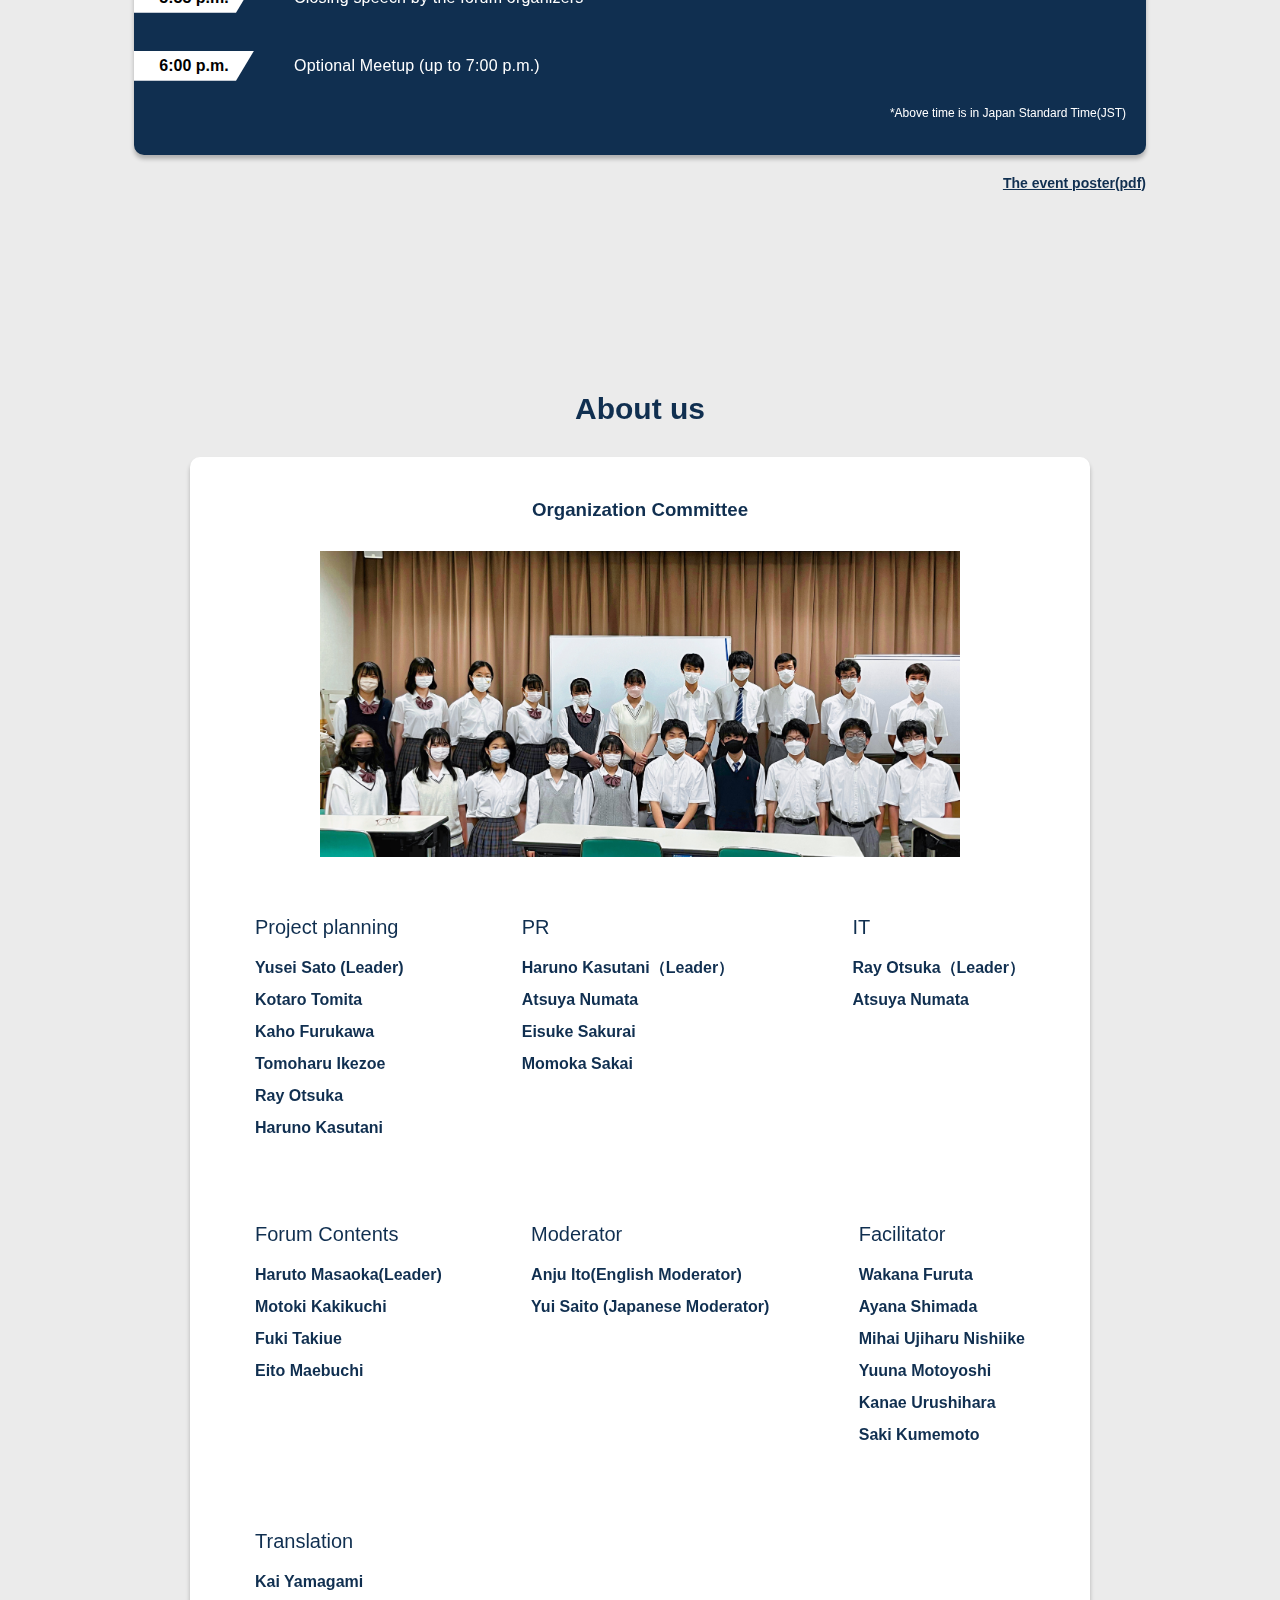
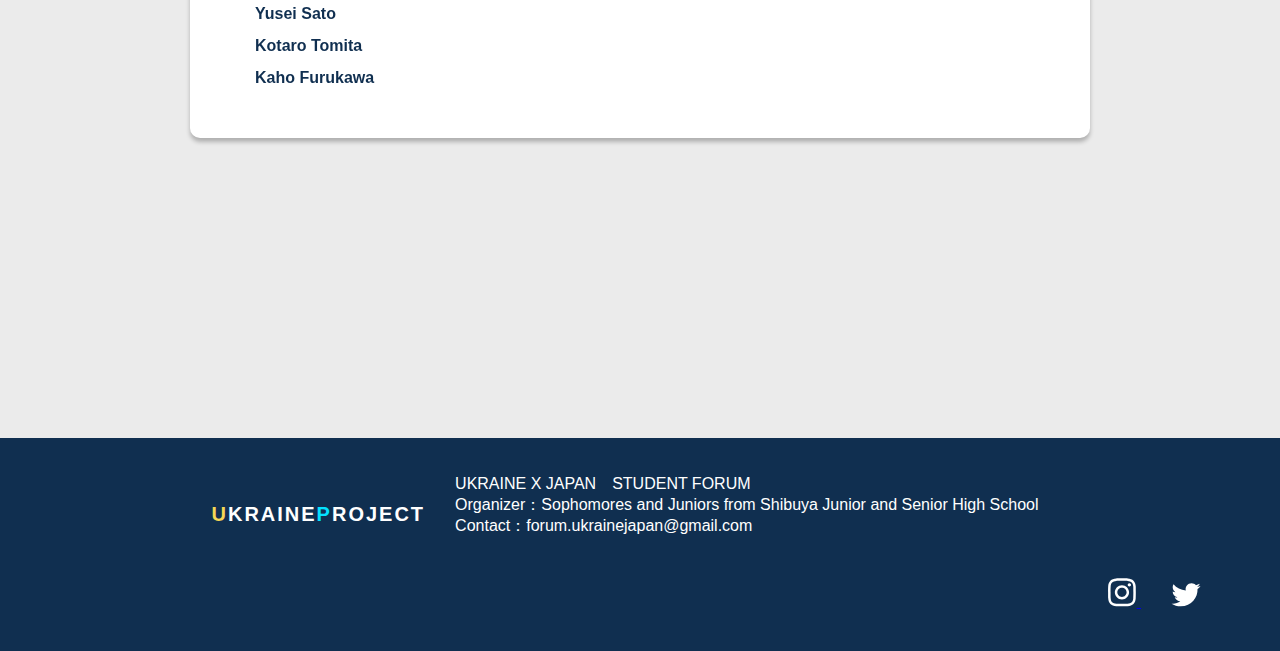
==== commit 9b3e00e0: "[add] added guest speaker comment" ====
--- a/en/index.html
+++ b/en/index.html
@@ -144,15 +144,37 @@
     </div>
     <div class="guest_speaker_secsion">
         <p class="secsion_title text_darkBlue">Guest Speaker</p>
+
         <div class=" guest_speaker_div bg_white ">
-            <img src="../img/profile.png ">
-            <p class="text_darkBlue ">
-                Mr. Bogdan Parkhomenko
-                <br>
-                <br>Mr. Parkhomenko communicates the current situation and issues of the Russian invasion of Ukraine from Kyiv through social media and TV. Through donations from Japan, he also directly supports citizens in Ukraine. Mr. Parkhomenko had
-                lived in Japan until high school. He is the founder of SEPA LLC.
-            </p>
-        </div>
+            <div class="flex_tab">
+                <img src="../img/profile.png ">
+                <p class="text_darkBlue ">
+                    <span class="bogdan_name">Mr. Bogdan Parkhomenko</span>
+                    <br><br>Mr. Parkhomenko communicates the current situation and issues of the Russian invasion of Ukraine from Kyiv through social media and TV. Through donations from Japan, he also directly supports citizens in Ukraine. Mr. Parkhomenko
+                    had lived in Japan until high school. He is the founder of SEPA LLC.
+
+                </p>
+
+            </div>
+            <hr>
+            <div class="comment_outer">
+                <div class="comment_inner">
+                    <h1 class="text_darkBlue comment_title">
+                        Guest Speaker Comment
+                    </h1>
+                    <p class="text_darkBlue ">
+                        少し想像してみてください<br>もしあなたが神様になって一から全てを作る事が出来るなら、あなたはどんな世の中、社会、国、地球を作りたいですか？<br>全てのしがらみ、ルール、規則、価値観がリセットされたとすれば、どんな事が重要視される世の中にしたいですか？<br>そしてその新しい世界では学校や会社自体存在していますか？国と言う枠組みはありますか？<br>当たり前の様に我々は生まれてからルールが決められ、枠組みが設けられる社会で生活をしています。<br>そしてその枠組みやルールがある事で必然的に色々な事が対立する様になっています。<br>人と人、会社と会社、国と国、システムとシステム。<br>しかしその対立は本当に必要ですか？<br>もしその対立を作っているルールや枠組みがなくなれば、必然的に対立自体起きないのではないでしょうか。<br>ウクライナは独立後30年間、様々な対立を続けて来ました。<br>人と政府、ロシア語とウクライナ語、NATOとEU加盟に賛成の人とそうでない人、古いシステムと風習を残したい人と新しい物を作りたい人。<br>ウクライナはソ連から独立し、自由を手に入れましたが、考え方、進む方向が纏まらず、結果多くの混乱を生みました。<br>また「自由」には「責任」と言う対価がある事も今の戦争が起きるまで良く理解しないまま来ました。<br>自分には何も出来ない、何も変える事は出来ない、政府、国、役人、大金持ちなどの権力を持った人の言うままにしかならないと信じてきました。<br>そう言ったいつも誰かへの責任転嫁が積もり積もって今のウクライナでの戦争が起きているのではないかと私は感じます。<br>この戦争は、まさに「自由」への「対価」をウクライナが支払った結果だと私は感じます。<br>そしてウクライナ人は成りたい国をしっかり想像出来ていれば、そこから逆算を行い、進むべき道がしっかり見えていたと今私は改めて感じます。<br>今起きているウクライナでの戦争はウクライナだけの責任ではなく、世界が起こっていた誰かへの責任転換が積もり積もって起きた物だとも思います。<br>それが見える形でウクライナに起きた。もっと言えばウクライナがそれを見える形にした。<br>つまり今地球にある古いシステムやルールは機能せず、新しい社会や価値観を作るタイミングに差し掛かっている事を神様が教えてくれているのではないかと私は感じます。<br>皆さんはどんな社会で生活したいですか？どんな国を作りたいですか？<br>その事をしっかり考え、その結果から逆算して自分の進むべき道を決める場に今回のフォーラムがなる事を願っています。
+                    </p>
+                    <div class="gladient_div">
+
+                    </div>
+                    <div class="more_comment_button" onclick="expand_comment()">
+                        <img src="../img/expand_more.svg">
+                    </div>
+                </div>
+            </div>
+        </div>
+
     </div>
     </div>
     <div class="program_secsion ">
--- a/css/style.css
+++ b/css/style.css
@@ -407,15 +407,6 @@
   margin: 30px auto 20px;
   -webkit-box-shadow: 0px 4px 4px rgba(0, 0, 0, 0.25);
           box-shadow: 0px 4px 4px rgba(0, 0, 0, 0.25);
-  display: -webkit-box;
-  display: -ms-flexbox;
-  display: flex;
-  -webkit-box-pack: center;
-      -ms-flex-pack: center;
-          justify-content: center;
-  -webkit-box-align: space-between;
-      -ms-flex-align: space-between;
-          align-items: space-between;
 }
 
 @media screen and (max-width: 500px) {
@@ -426,14 +417,24 @@
   }
 }
 
-@media screen and (max-width: 500px) {
-  body .guest_speaker_secsion .guest_speaker_div {
+body .guest_speaker_secsion .guest_speaker_div .flex_tab {
+  display: -webkit-box;
+  display: -ms-flexbox;
+  display: flex;
+  justify-items: center;
+  -webkit-box-align: space-between;
+      -ms-flex-align: space-between;
+          align-items: space-between;
+}
+
+@media screen and (max-width: 500px) {
+  body .guest_speaker_secsion .guest_speaker_div .flex_tab {
     -ms-flex-wrap: wrap;
         flex-wrap: wrap;
   }
 }
 
-body .guest_speaker_secsion .guest_speaker_div img {
+body .guest_speaker_secsion .guest_speaker_div .flex_tab img {
   width: 250px;
   height: 140px;
   -o-object-fit: cover;
@@ -442,20 +443,69 @@
 }
 
 @media screen and (max-width: 500px) {
-  body .guest_speaker_secsion .guest_speaker_div img {
+  body .guest_speaker_secsion .guest_speaker_div .flex_tab img {
     width: 100%;
     height: 300px;
   }
 }
 
-body .guest_speaker_secsion .guest_speaker_div .bogdan_name {
+body .guest_speaker_secsion .guest_speaker_div .flex_tab .bogdan_name {
   font-size: 22px;
 }
 
-body .guest_speaker_secsion .guest_speaker_div p {
+body .guest_speaker_secsion .guest_speaker_div .flex_tab p {
   font-weight: 800;
   font-size: 16px;
   line-height: 1.5;
+}
+
+body .guest_speaker_secsion .guest_speaker_div hr {
+  margin: 30px 0;
+  border: 1px solid #102F50;
+}
+
+body .guest_speaker_secsion .guest_speaker_div .comment_outer {
+  height: 200px;
+  width: 100%;
+  overflow: hidden;
+  position: relative;
+}
+
+body .guest_speaker_secsion .guest_speaker_div .comment_outer .comment_inner {
+  padding-bottom: 100px;
+}
+
+body .guest_speaker_secsion .guest_speaker_div .comment_outer .comment_inner .comment_title {
+  font-size: 20px;
+}
+
+body .guest_speaker_secsion .guest_speaker_div .comment_outer .comment_inner .gladient_div {
+  position: absolute;
+  bottom: 0px;
+  left: 0;
+  width: 100%;
+  height: 100px;
+  background: white;
+  z-index: 100;
+  background: -webkit-gradient(linear, left top, left bottom, from(rgba(255, 255, 255, 0.514465)), to(white));
+  background: linear-gradient(180deg, rgba(255, 255, 255, 0.514465) 0%, white 100%);
+}
+
+body .guest_speaker_secsion .guest_speaker_div .comment_outer .comment_inner .more_comment_button {
+  position: absolute;
+  bottom: 10px;
+  left: calc(50% - 25px);
+  width: 50px;
+  height: 50px;
+  cursor: pointer;
+  z-index: 110;
+}
+
+body .guest_speaker_secsion .guest_speaker_div .comment_outer .comment_inner .more_comment_button img {
+  width: 100%;
+  height: 100%;
+  -o-object-fit: contain;
+     object-fit: contain;
 }
 
 body .program_secsion {
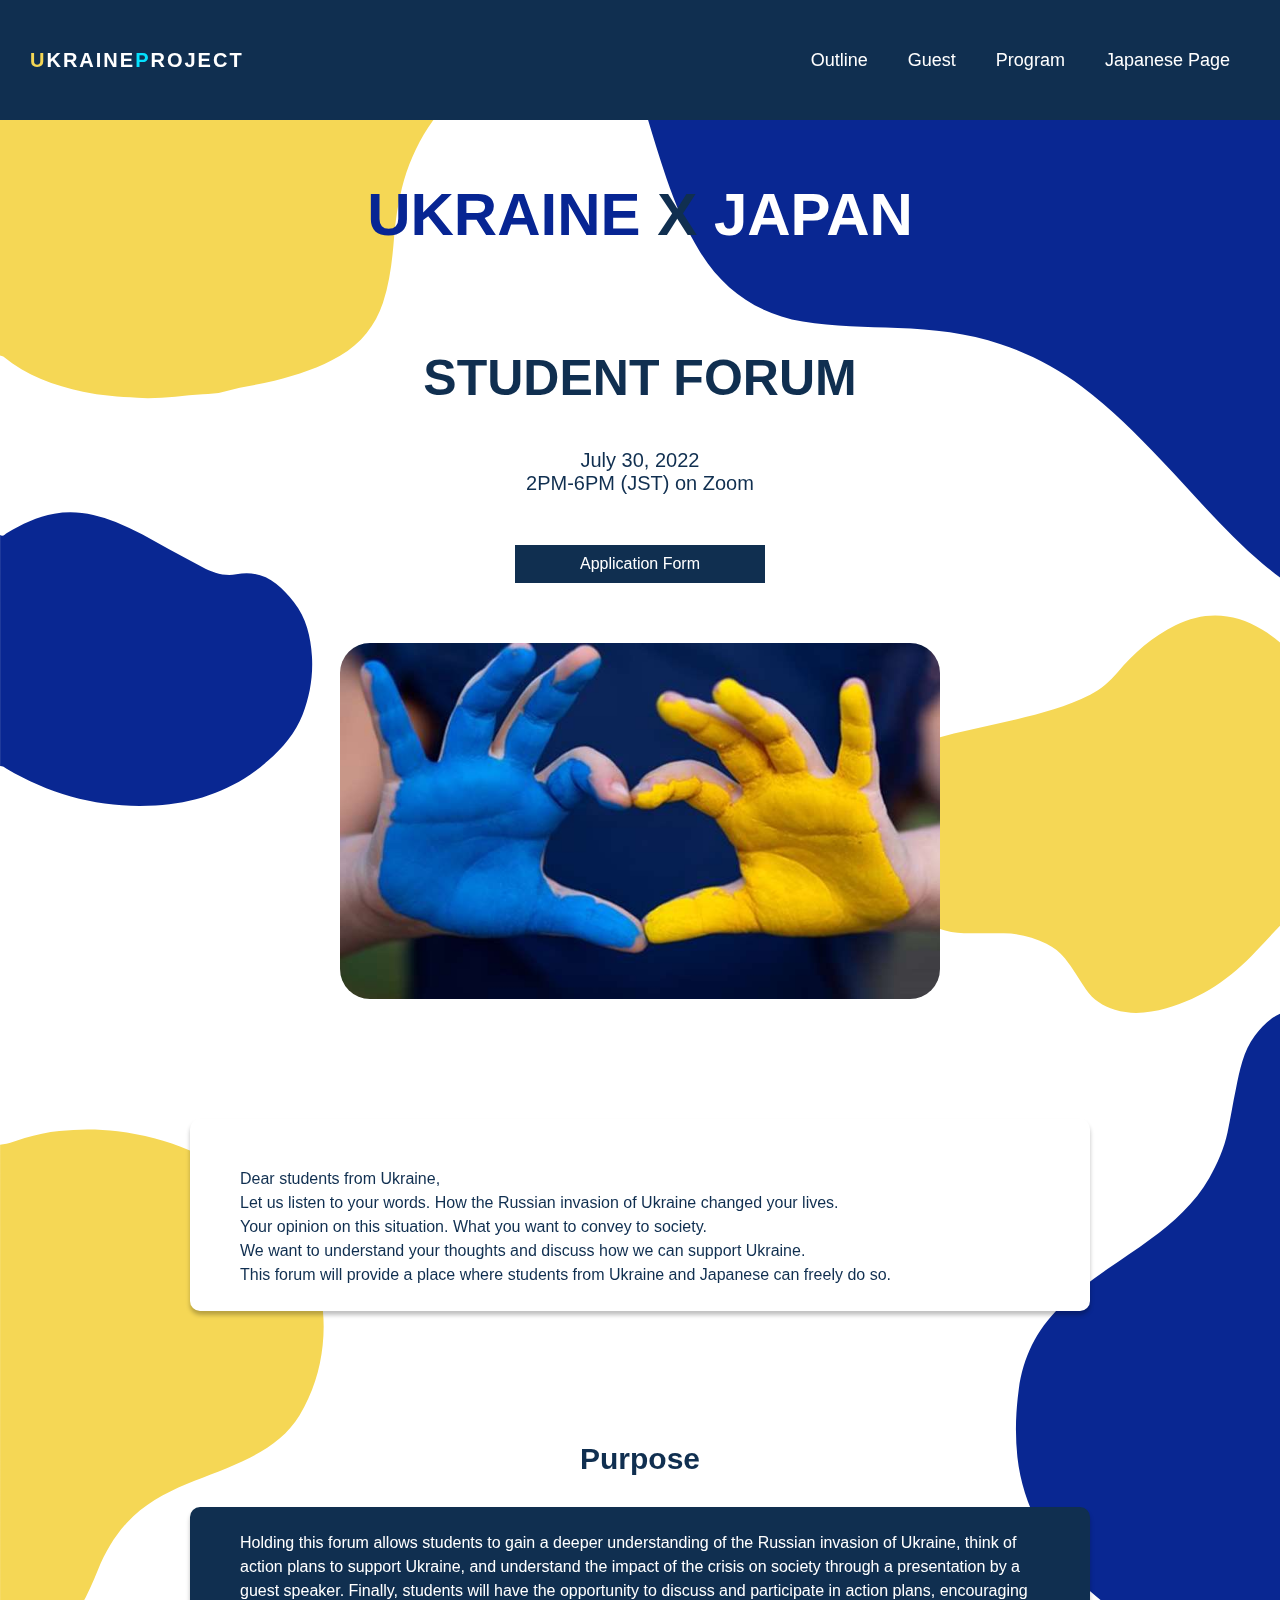
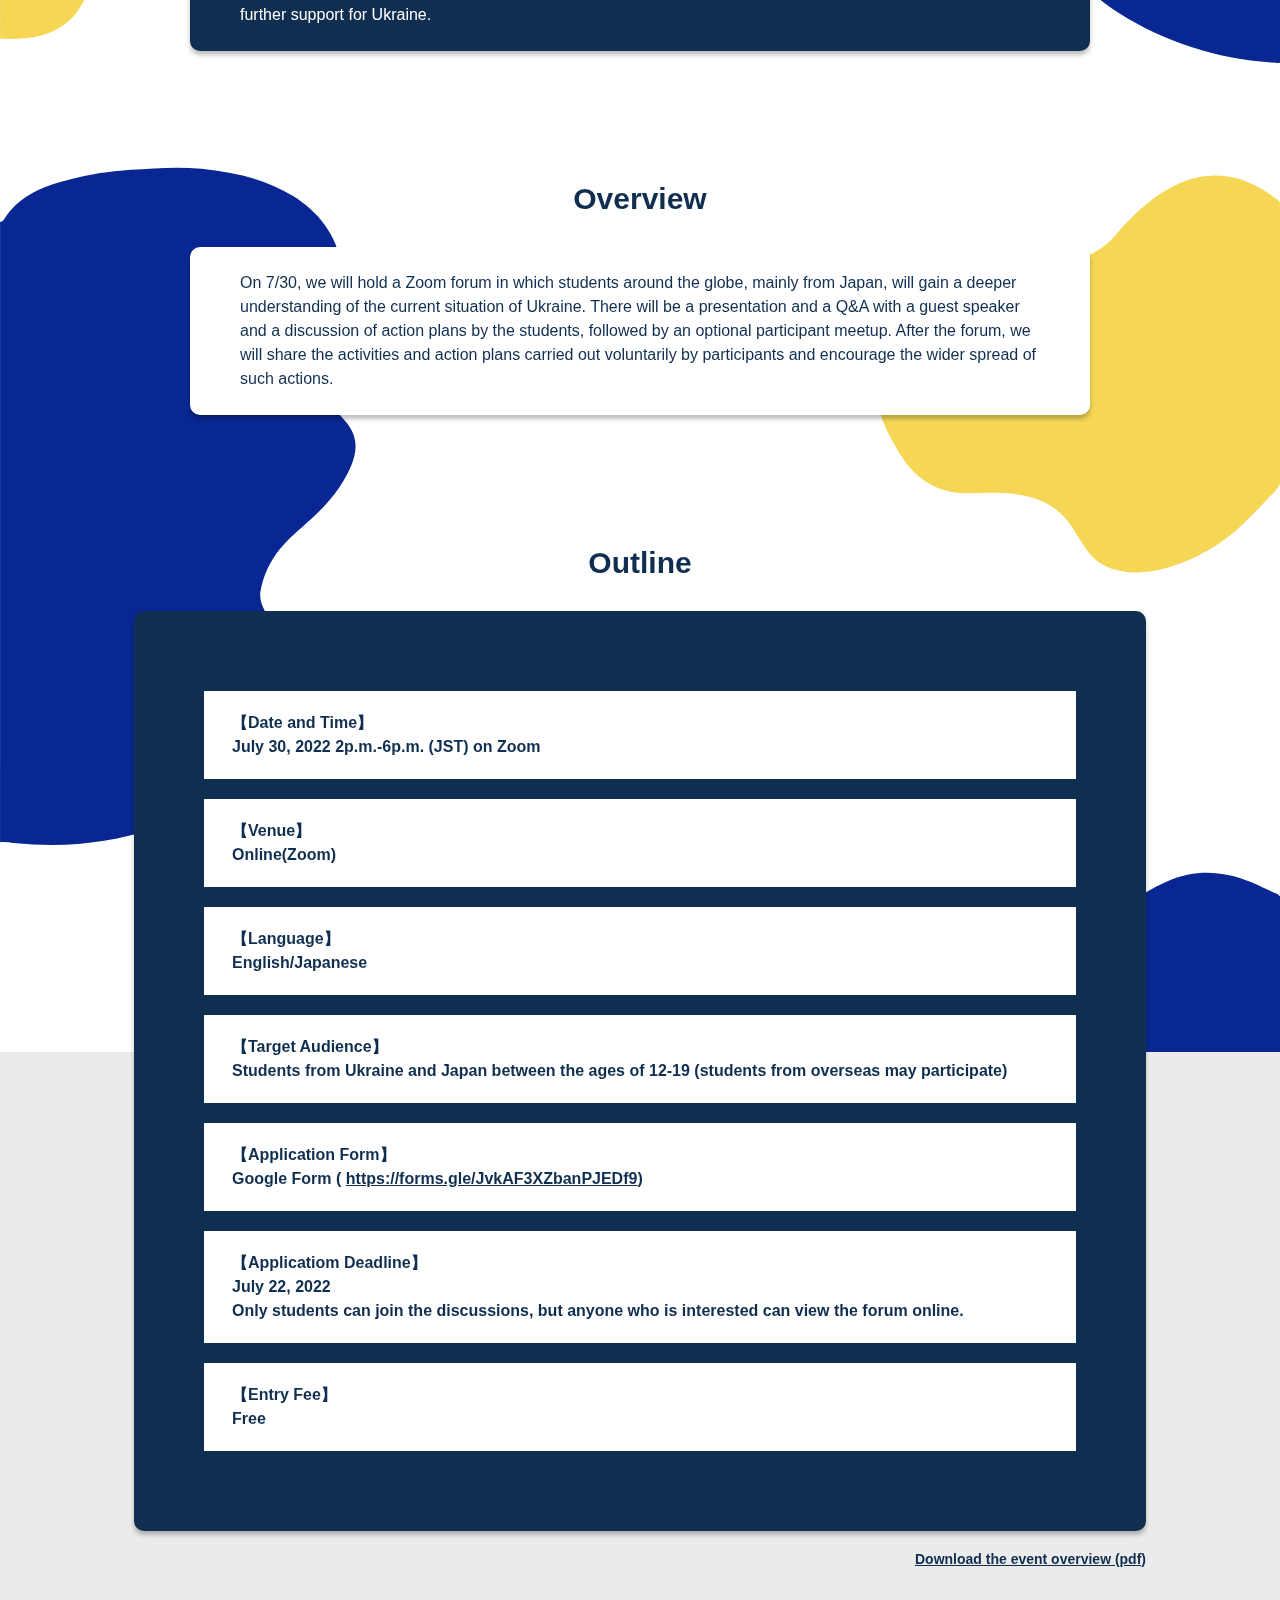
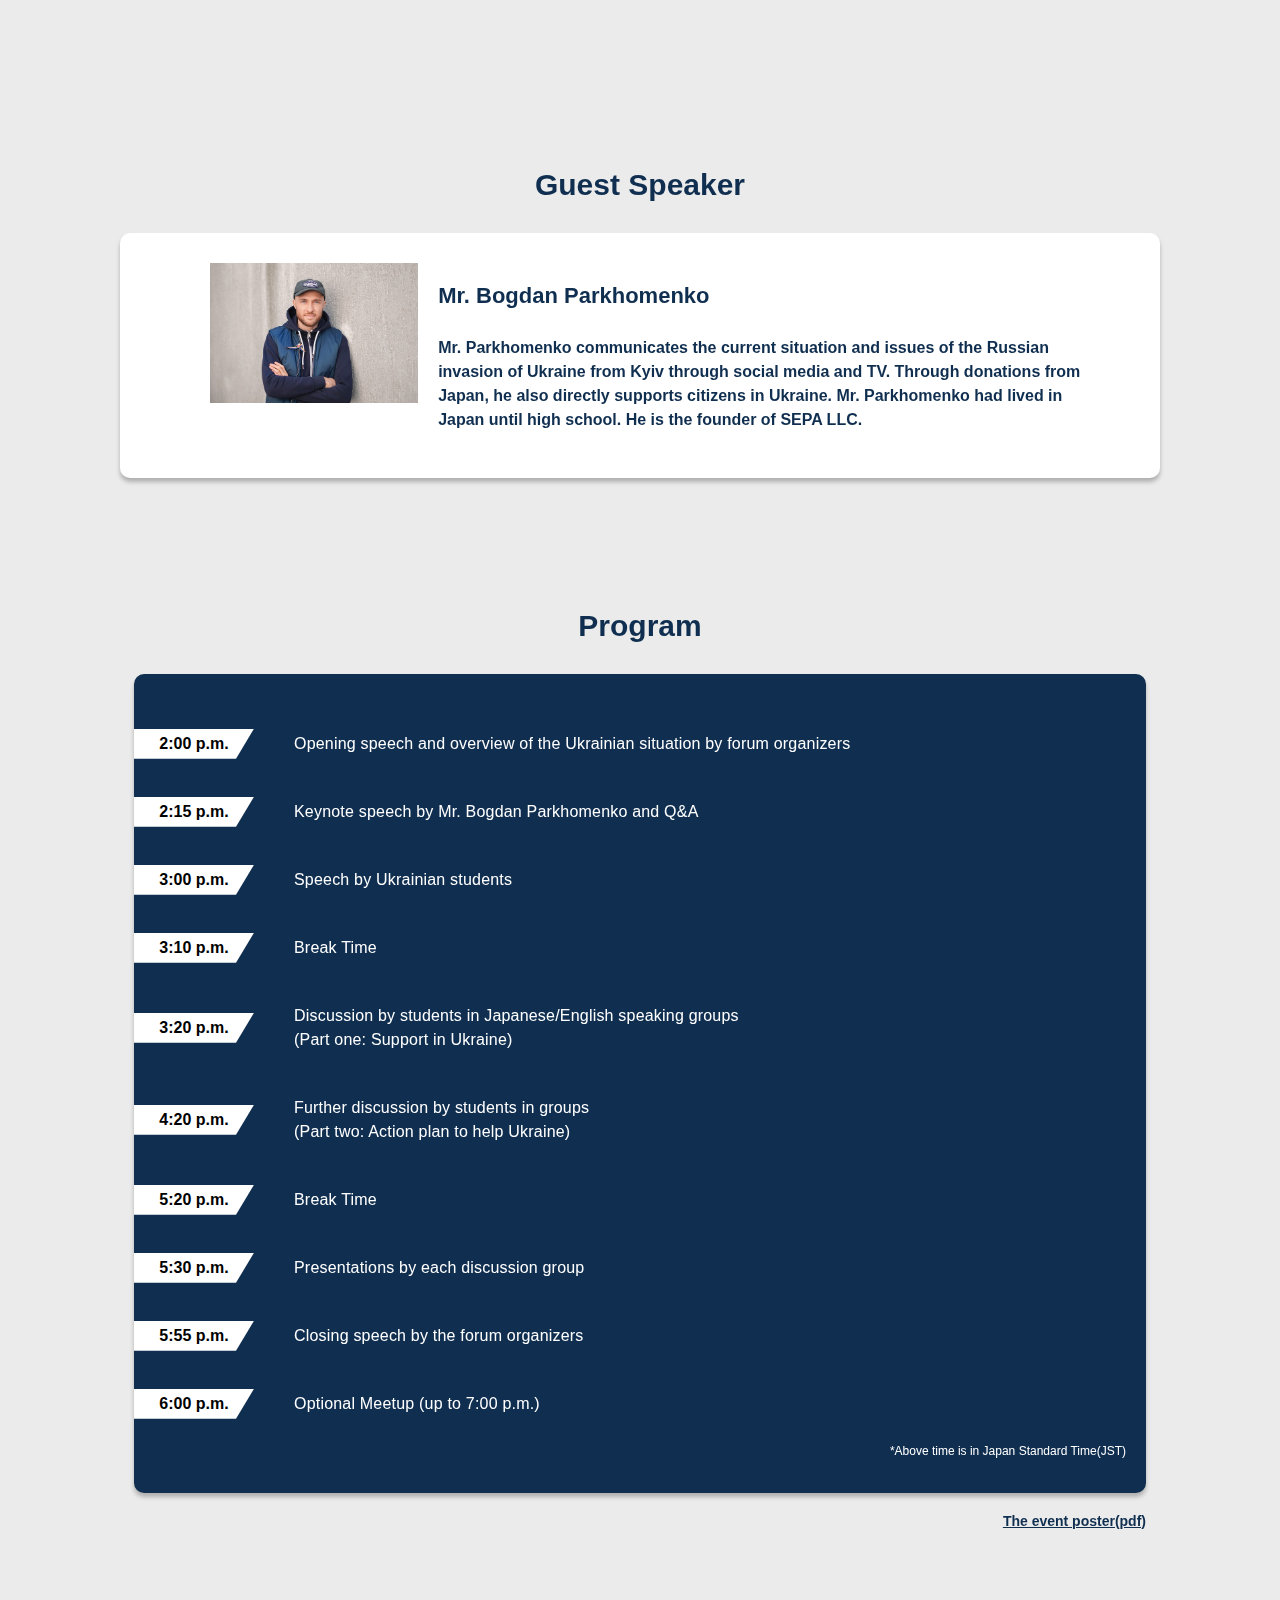
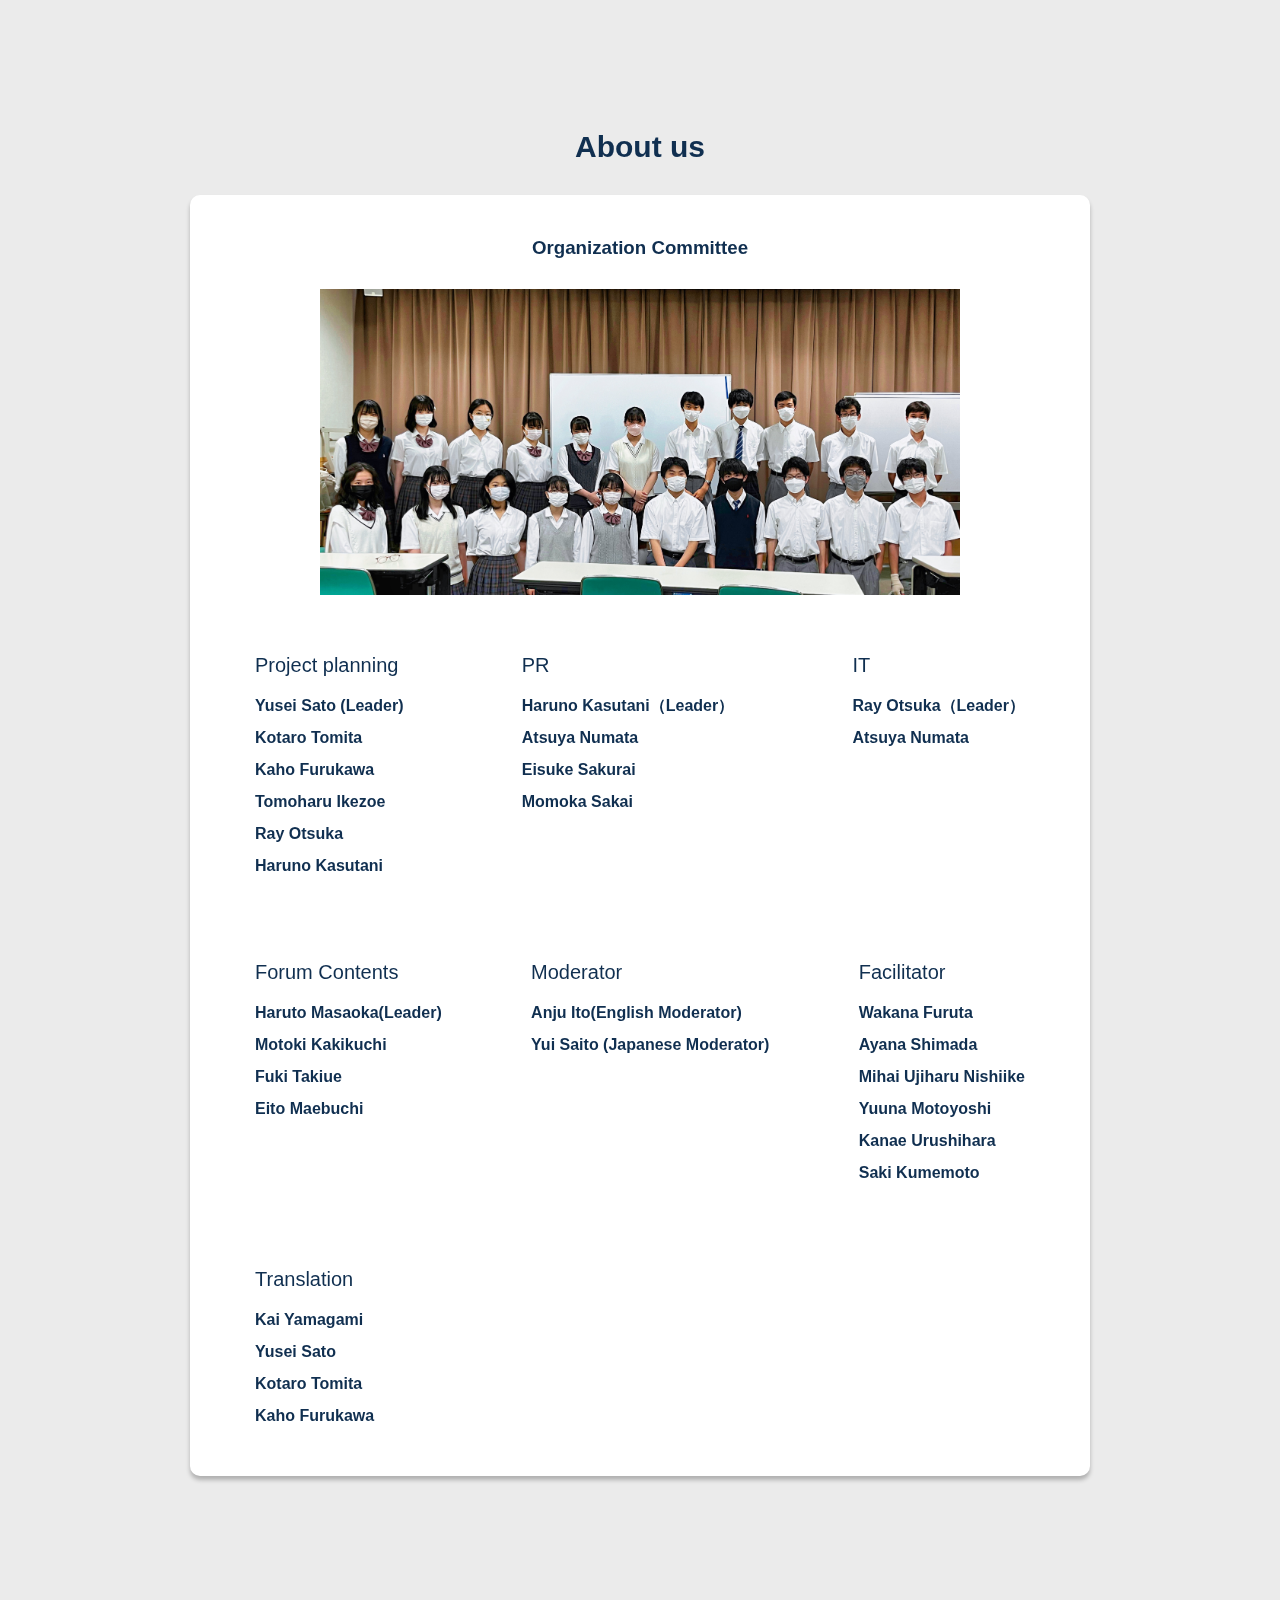
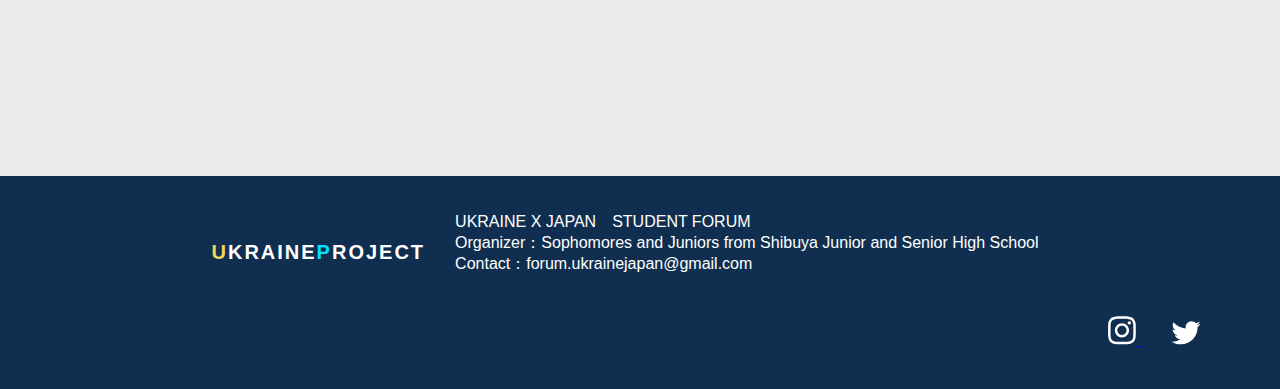
==== commit cf9cd60d: "[delete] delete english speaker comment" ====
--- a/en/index.html
+++ b/en/index.html
@@ -156,23 +156,7 @@
                 </p>
 
             </div>
-            <hr>
-            <div class="comment_outer">
-                <div class="comment_inner">
-                    <h1 class="text_darkBlue comment_title">
-                        Guest Speaker Comment
-                    </h1>
-                    <p class="text_darkBlue ">
-                        少し想像してみてください<br>もしあなたが神様になって一から全てを作る事が出来るなら、あなたはどんな世の中、社会、国、地球を作りたいですか？<br>全てのしがらみ、ルール、規則、価値観がリセットされたとすれば、どんな事が重要視される世の中にしたいですか？<br>そしてその新しい世界では学校や会社自体存在していますか？国と言う枠組みはありますか？<br>当たり前の様に我々は生まれてからルールが決められ、枠組みが設けられる社会で生活をしています。<br>そしてその枠組みやルールがある事で必然的に色々な事が対立する様になっています。<br>人と人、会社と会社、国と国、システムとシステム。<br>しかしその対立は本当に必要ですか？<br>もしその対立を作っているルールや枠組みがなくなれば、必然的に対立自体起きないのではないでしょうか。<br>ウクライナは独立後30年間、様々な対立を続けて来ました。<br>人と政府、ロシア語とウクライナ語、NATOとEU加盟に賛成の人とそうでない人、古いシステムと風習を残したい人と新しい物を作りたい人。<br>ウクライナはソ連から独立し、自由を手に入れましたが、考え方、進む方向が纏まらず、結果多くの混乱を生みました。<br>また「自由」には「責任」と言う対価がある事も今の戦争が起きるまで良く理解しないまま来ました。<br>自分には何も出来ない、何も変える事は出来ない、政府、国、役人、大金持ちなどの権力を持った人の言うままにしかならないと信じてきました。<br>そう言ったいつも誰かへの責任転嫁が積もり積もって今のウクライナでの戦争が起きているのではないかと私は感じます。<br>この戦争は、まさに「自由」への「対価」をウクライナが支払った結果だと私は感じます。<br>そしてウクライナ人は成りたい国をしっかり想像出来ていれば、そこから逆算を行い、進むべき道がしっかり見えていたと今私は改めて感じます。<br>今起きているウクライナでの戦争はウクライナだけの責任ではなく、世界が起こっていた誰かへの責任転換が積もり積もって起きた物だとも思います。<br>それが見える形でウクライナに起きた。もっと言えばウクライナがそれを見える形にした。<br>つまり今地球にある古いシステムやルールは機能せず、新しい社会や価値観を作るタイミングに差し掛かっている事を神様が教えてくれているのではないかと私は感じます。<br>皆さんはどんな社会で生活したいですか？どんな国を作りたいですか？<br>その事をしっかり考え、その結果から逆算して自分の進むべき道を決める場に今回のフォーラムがなる事を願っています。
-                    </p>
-                    <div class="gladient_div">
-
-                    </div>
-                    <div class="more_comment_button" onclick="expand_comment()">
-                        <img src="../img/expand_more.svg">
-                    </div>
-                </div>
-            </div>
+
         </div>
 
     </div>
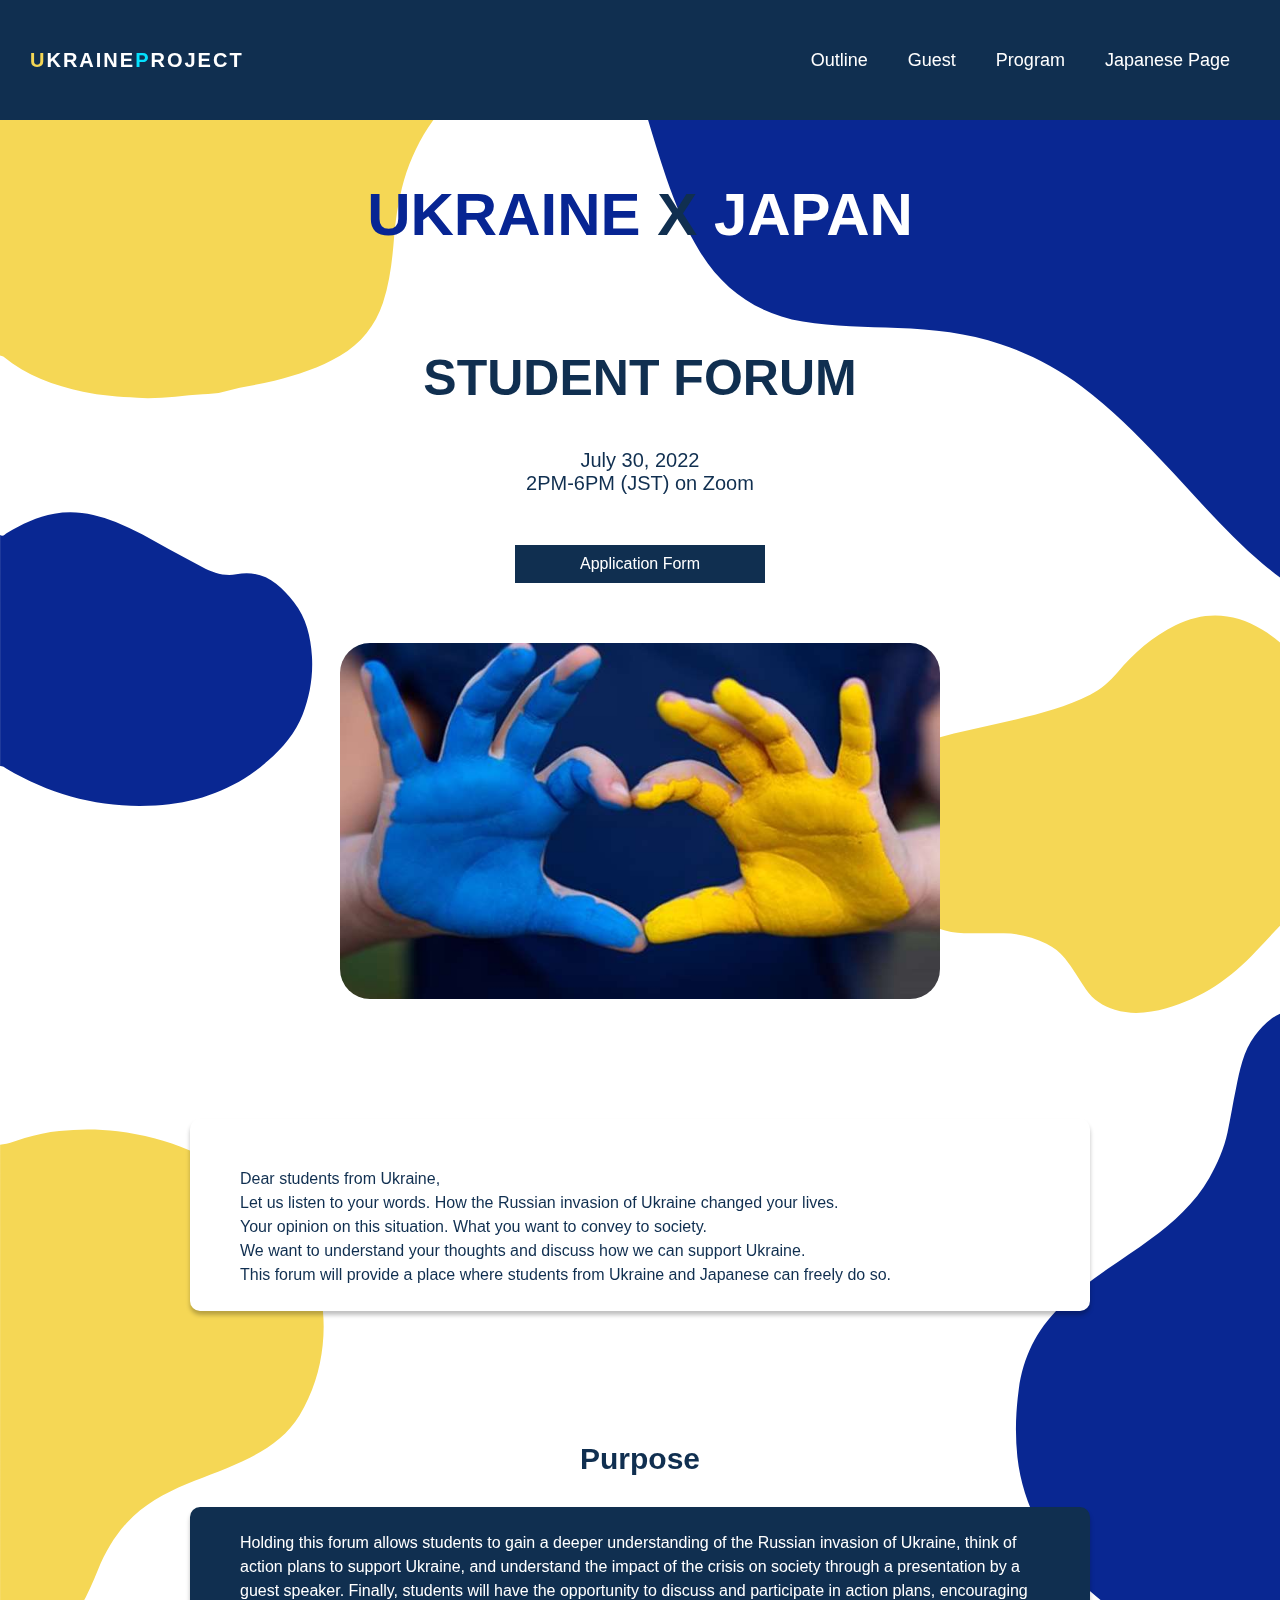
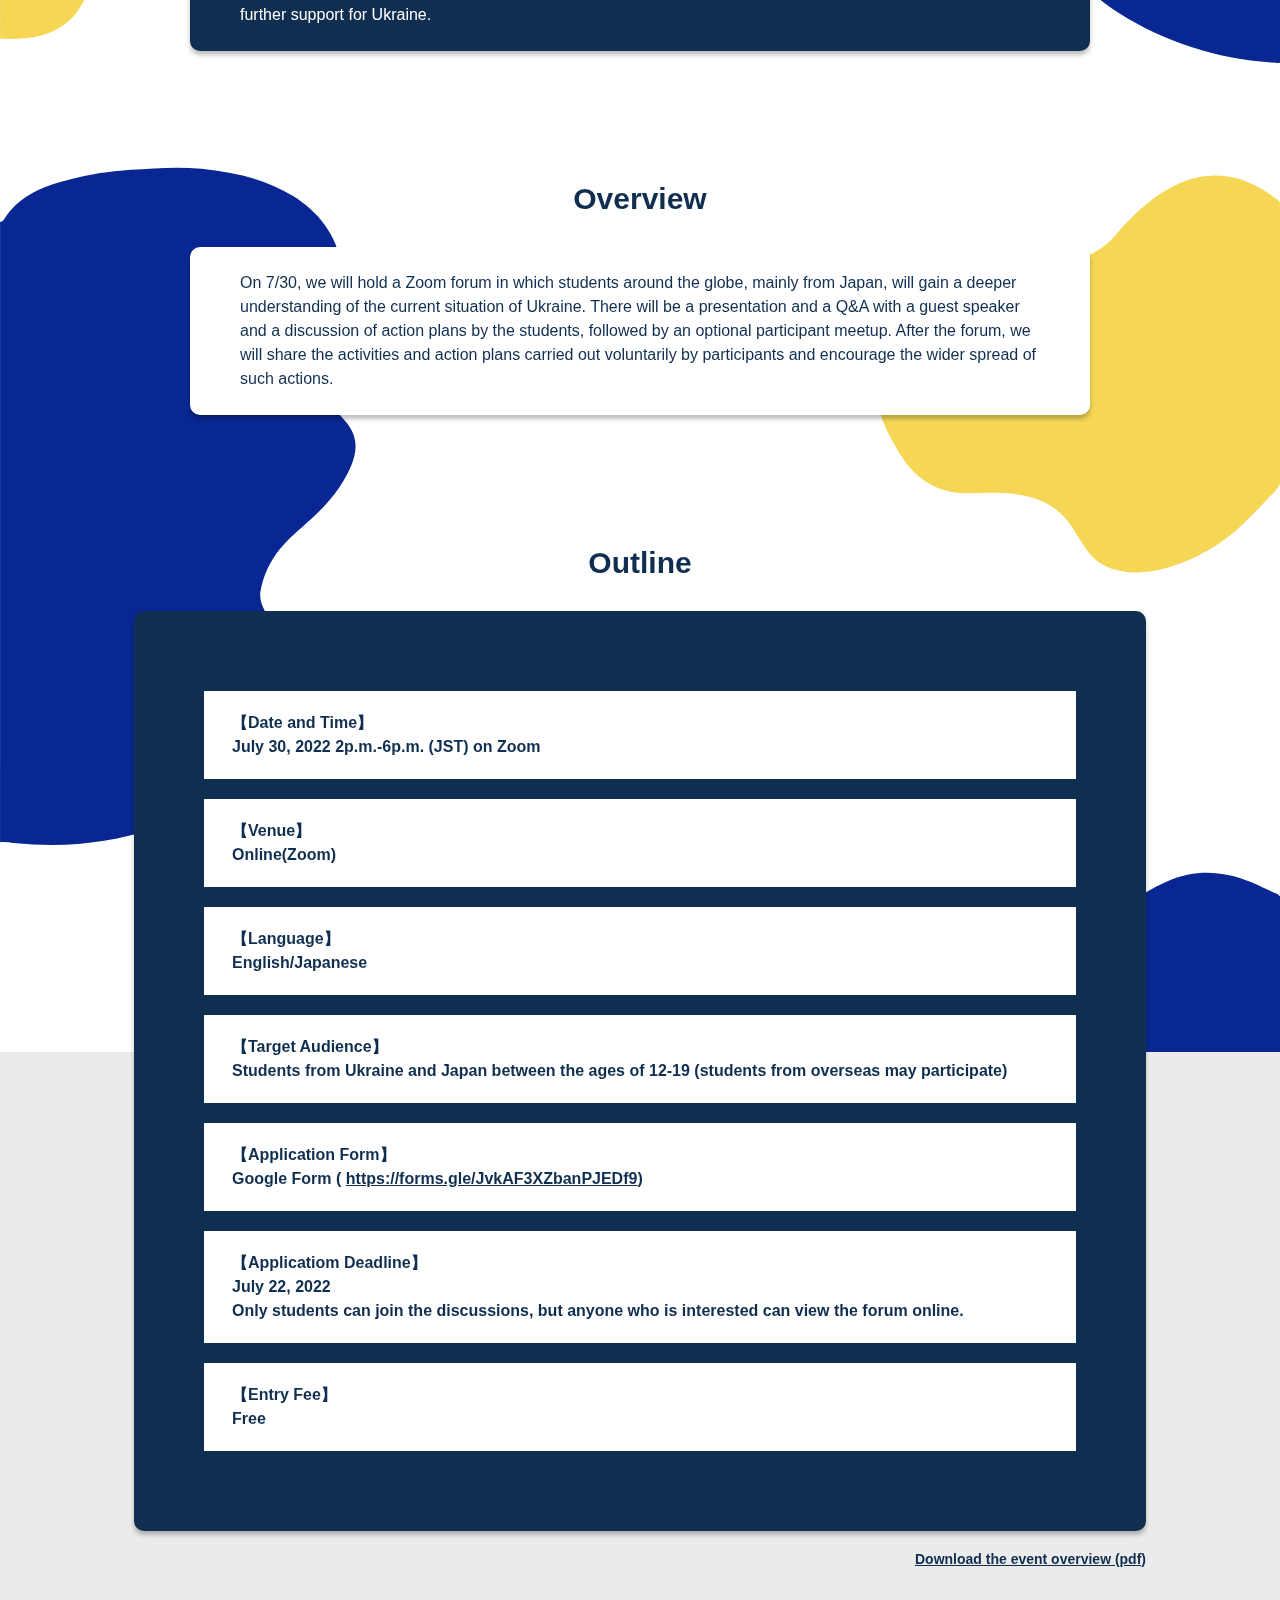
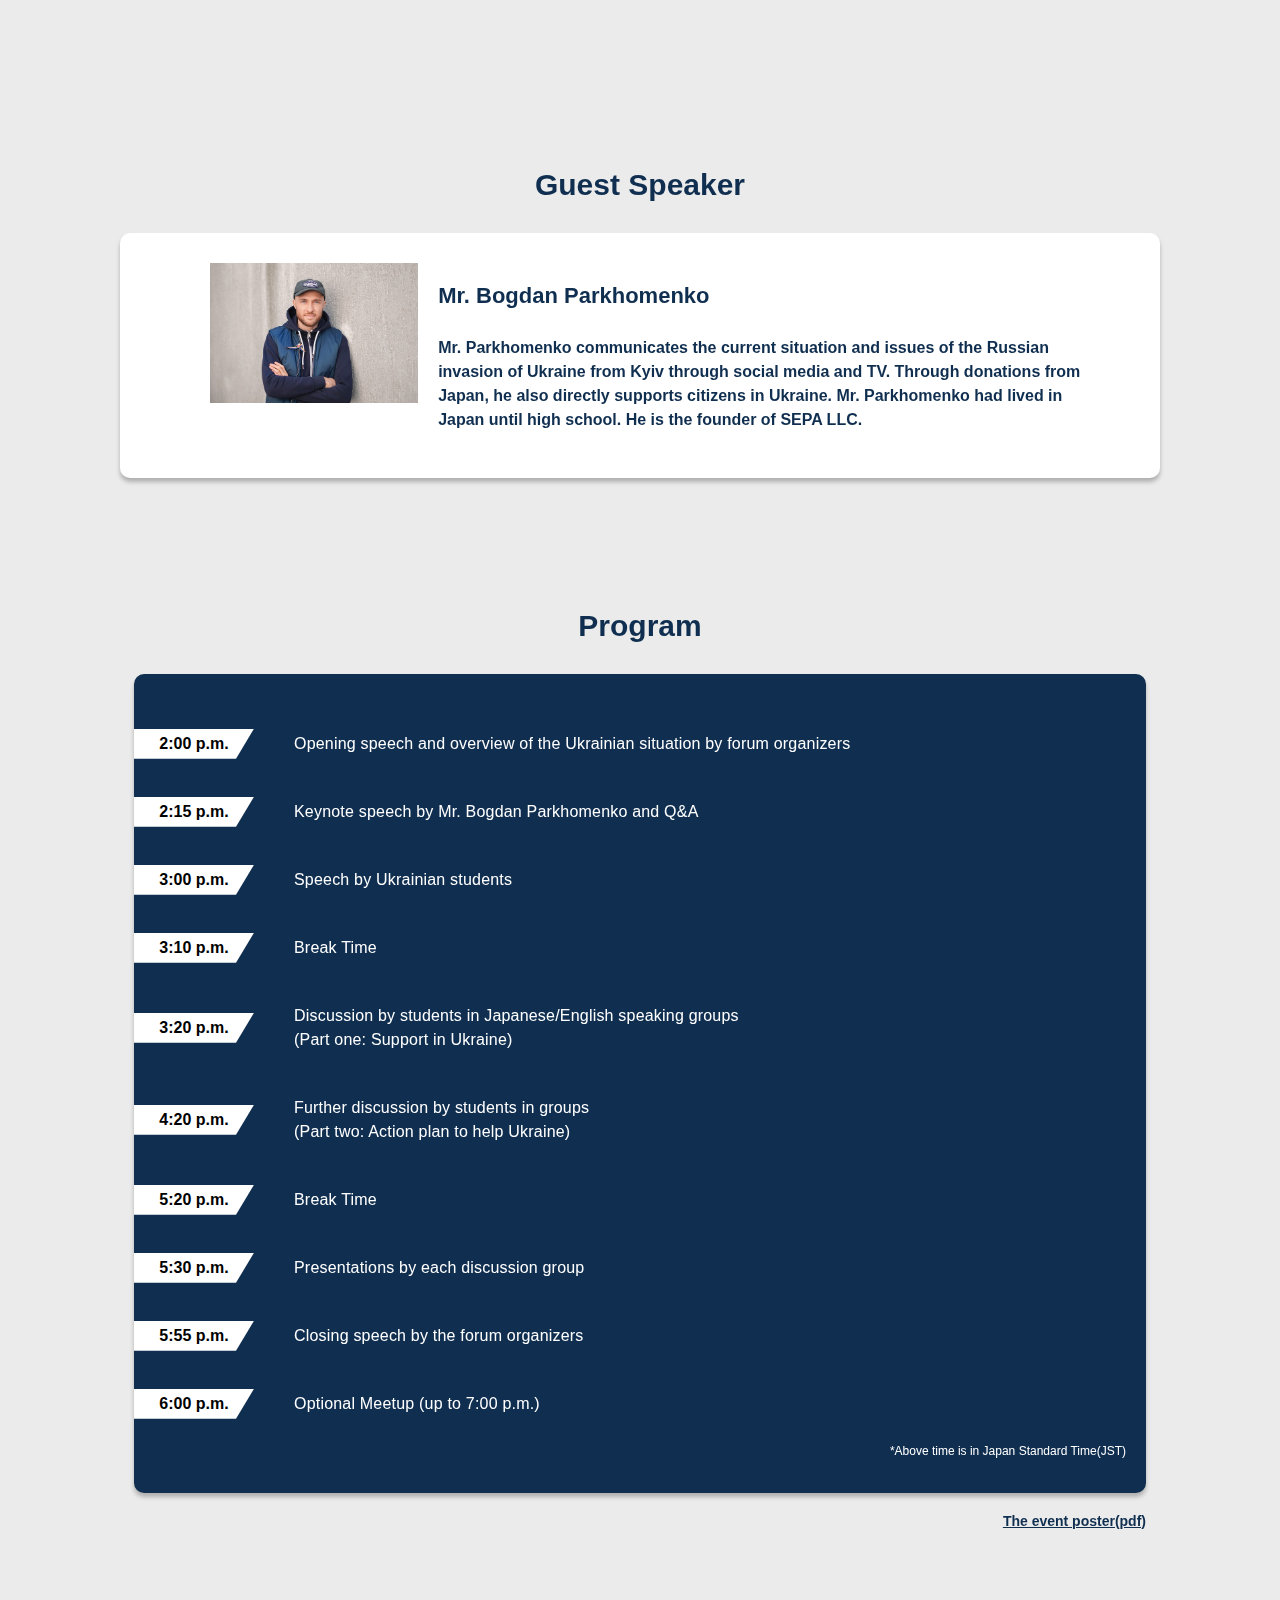
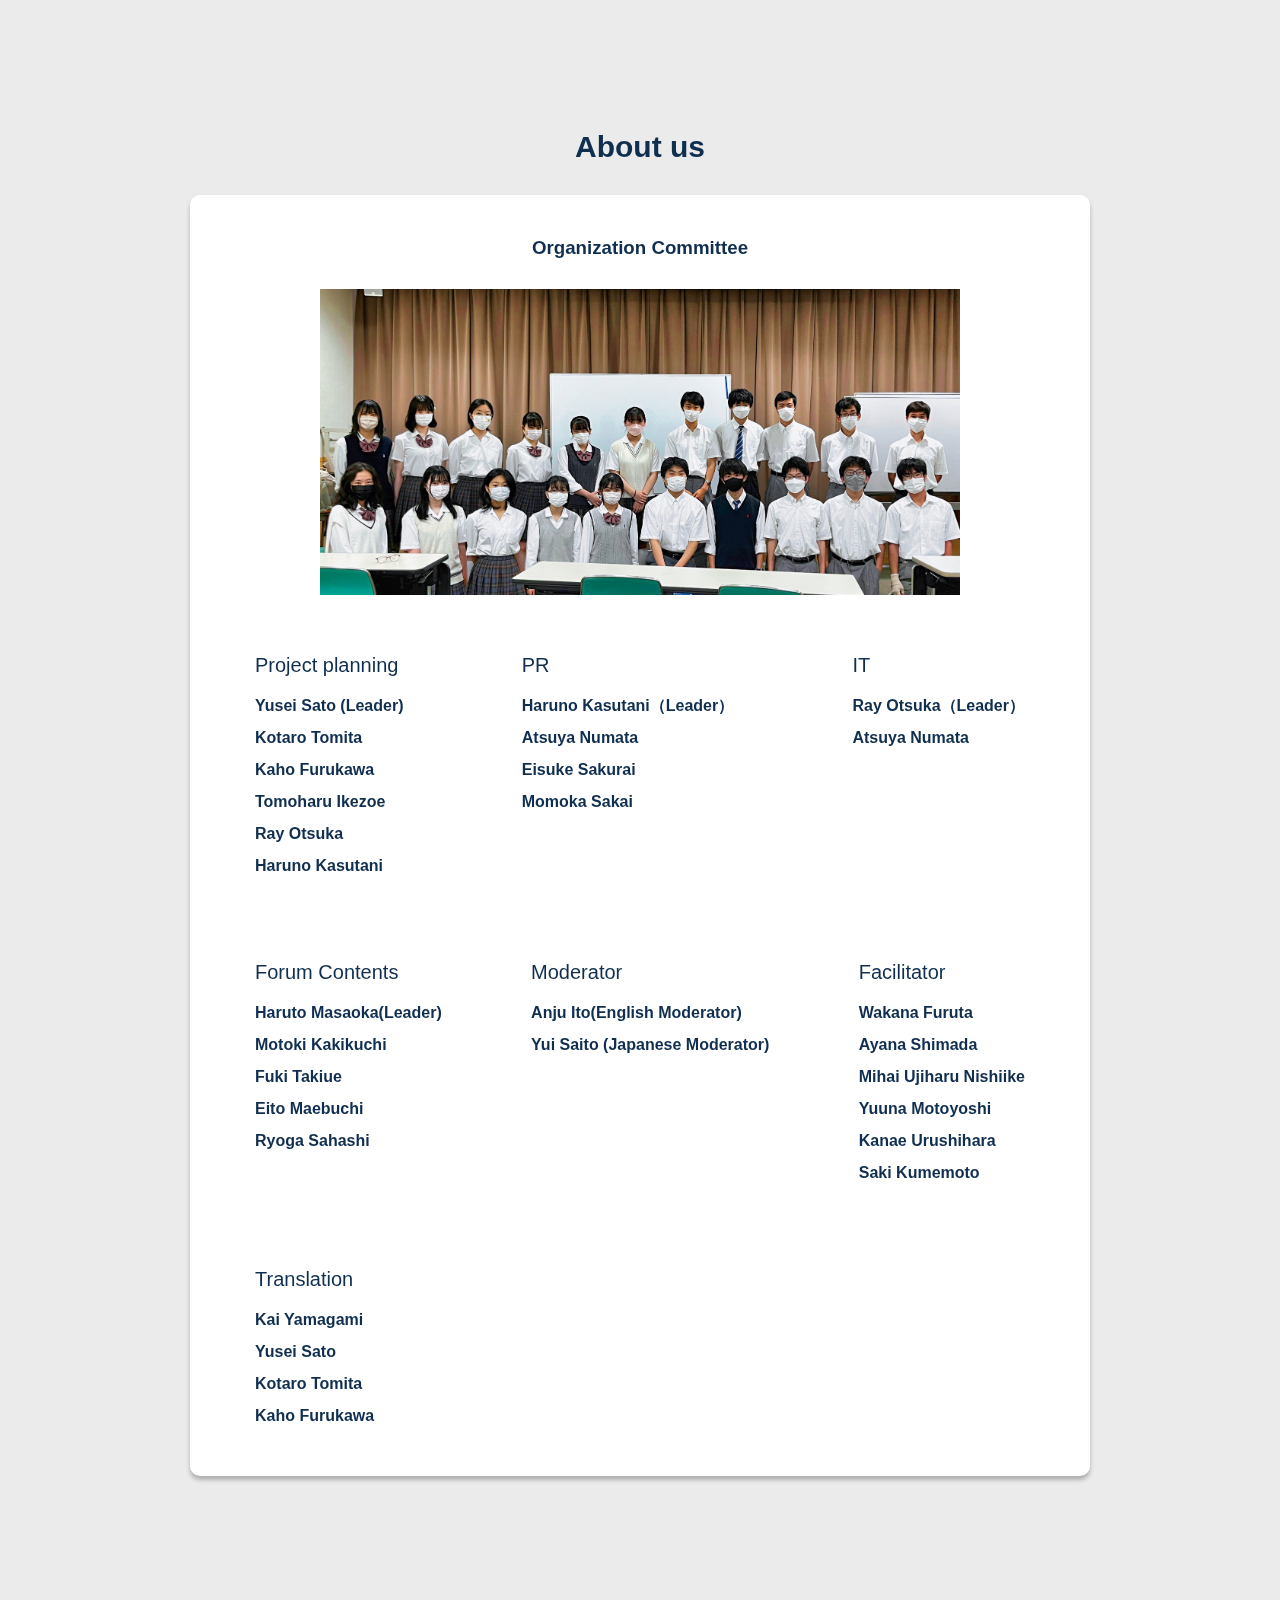
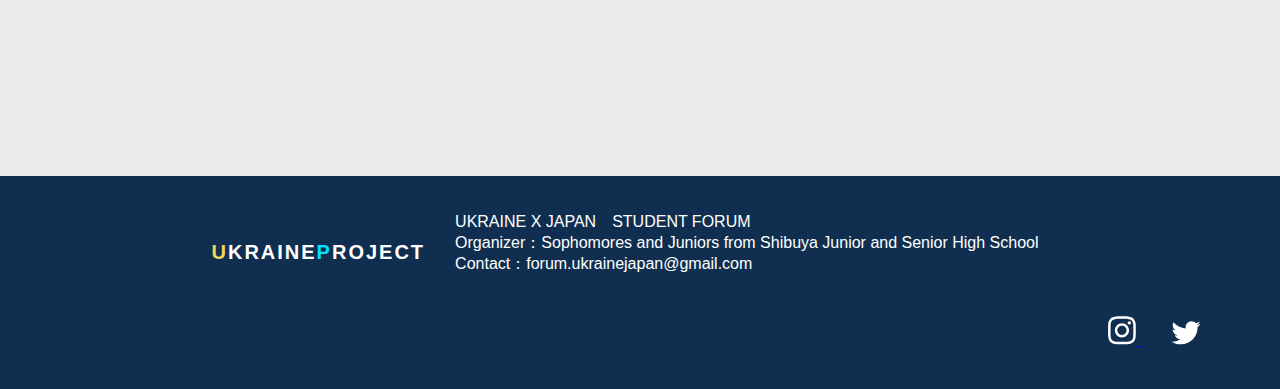
==== commit a06efebb: "[fix] added member name" ====
--- a/en/index.html
+++ b/en/index.html
@@ -276,6 +276,7 @@
                     <br><b>Motoki Kakikuchi </b>
                     <br><b>Fuki Takiue</b>
                     <br><b>Eito Maebuchi</b>
+                    <br><b>Ryoga Sahashi</b>
                     <br>
                 </p>
             </div>
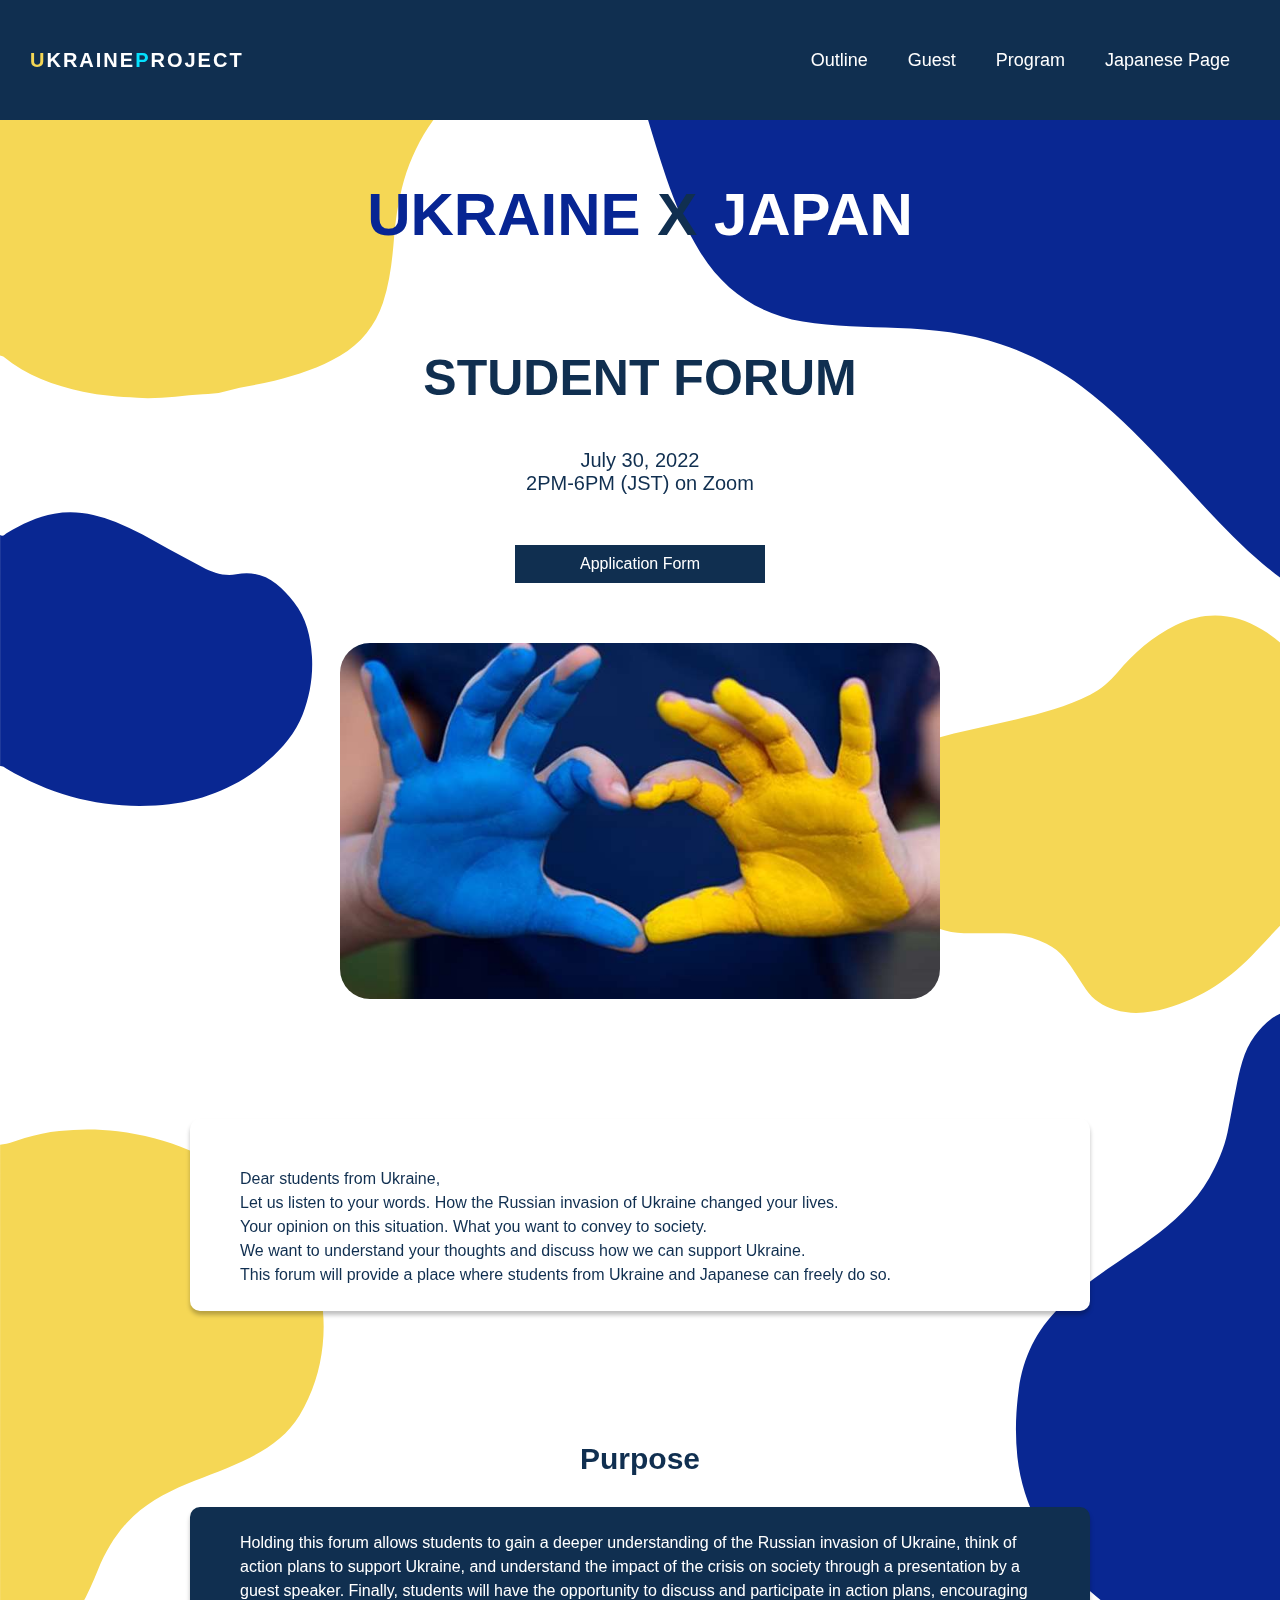
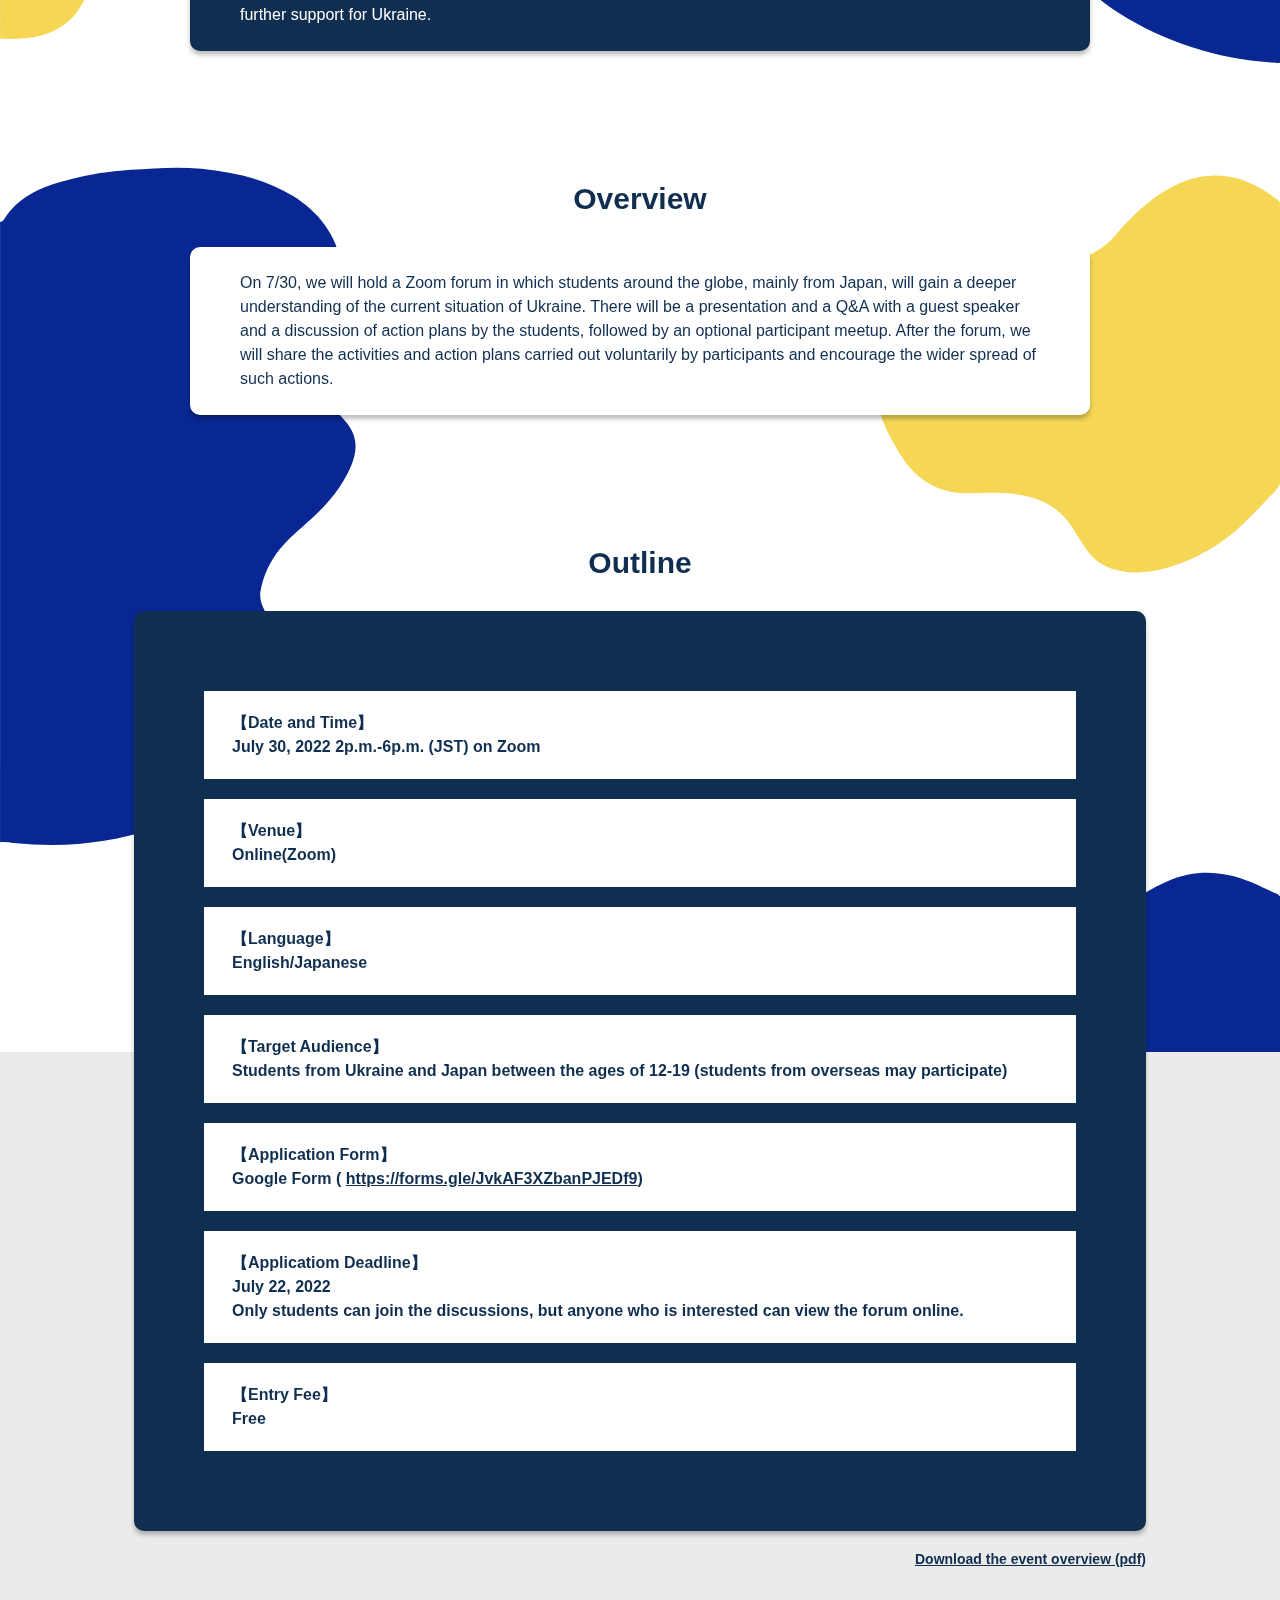
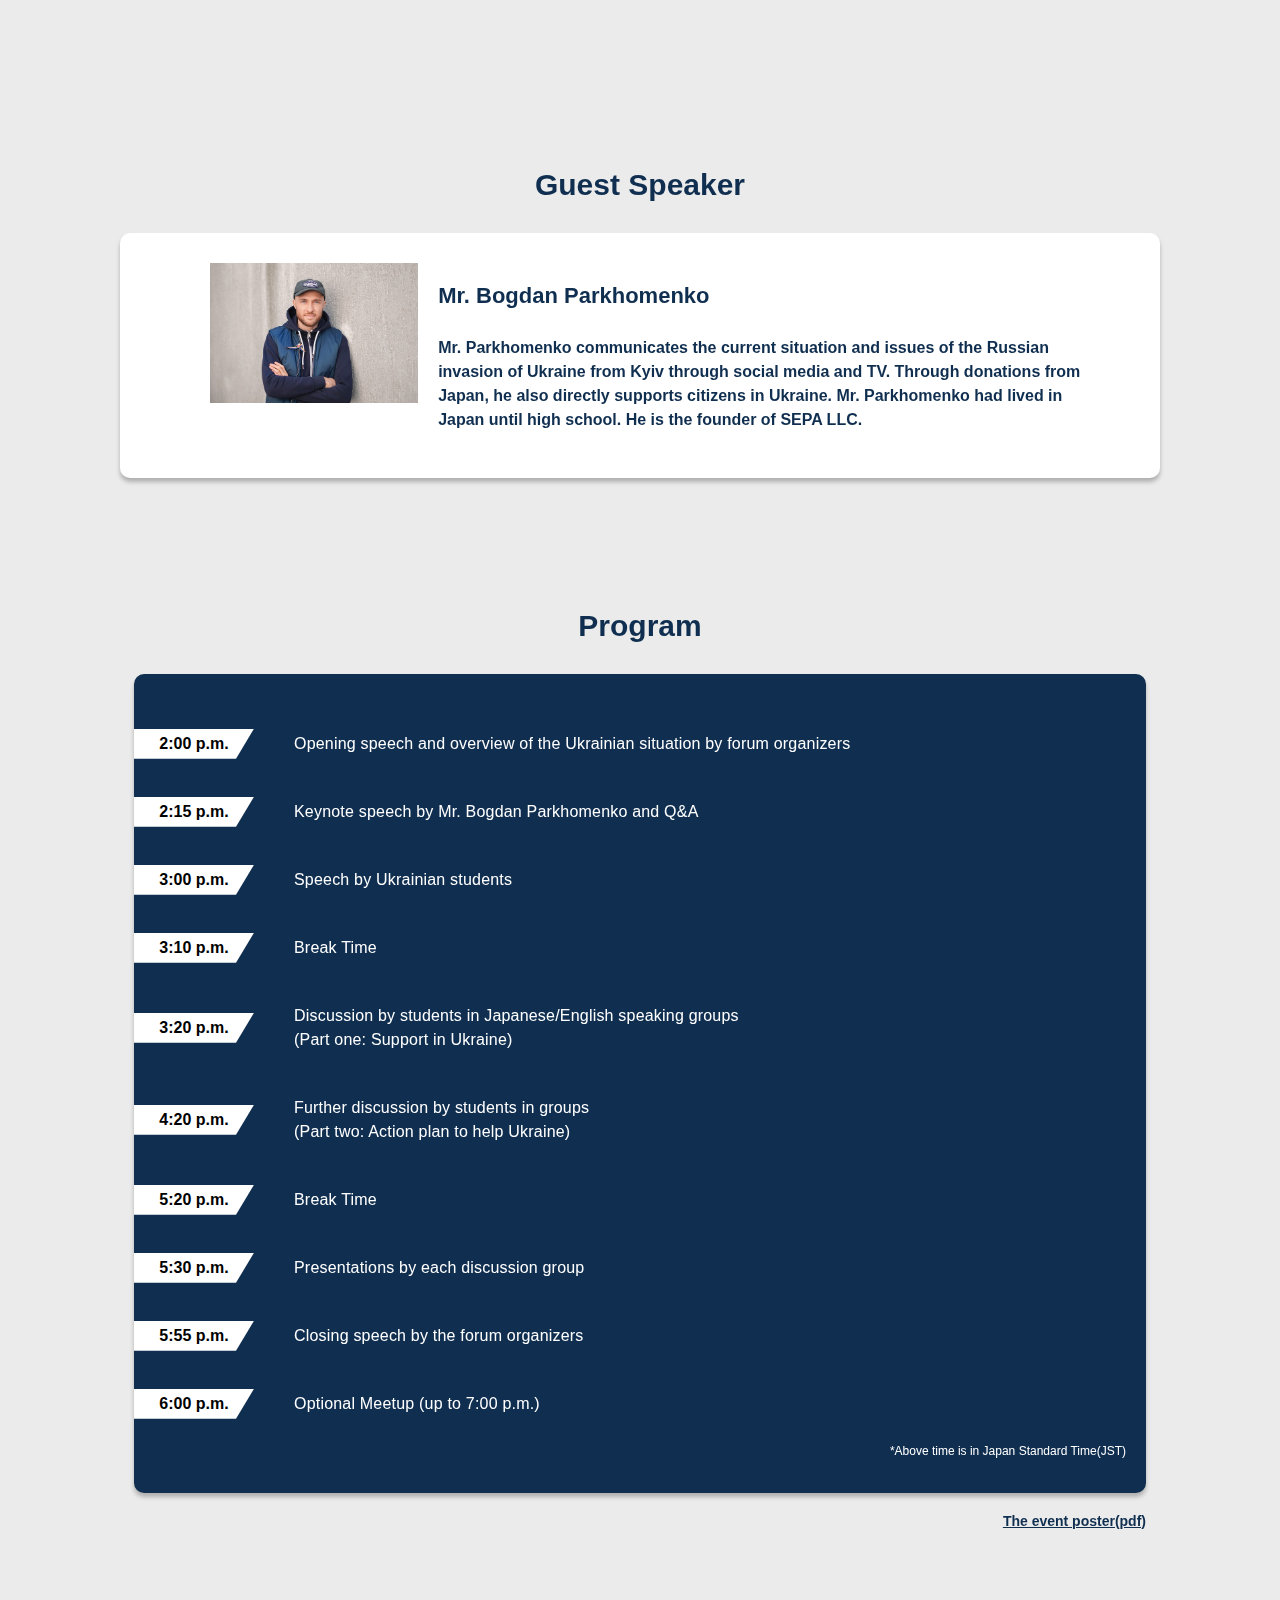
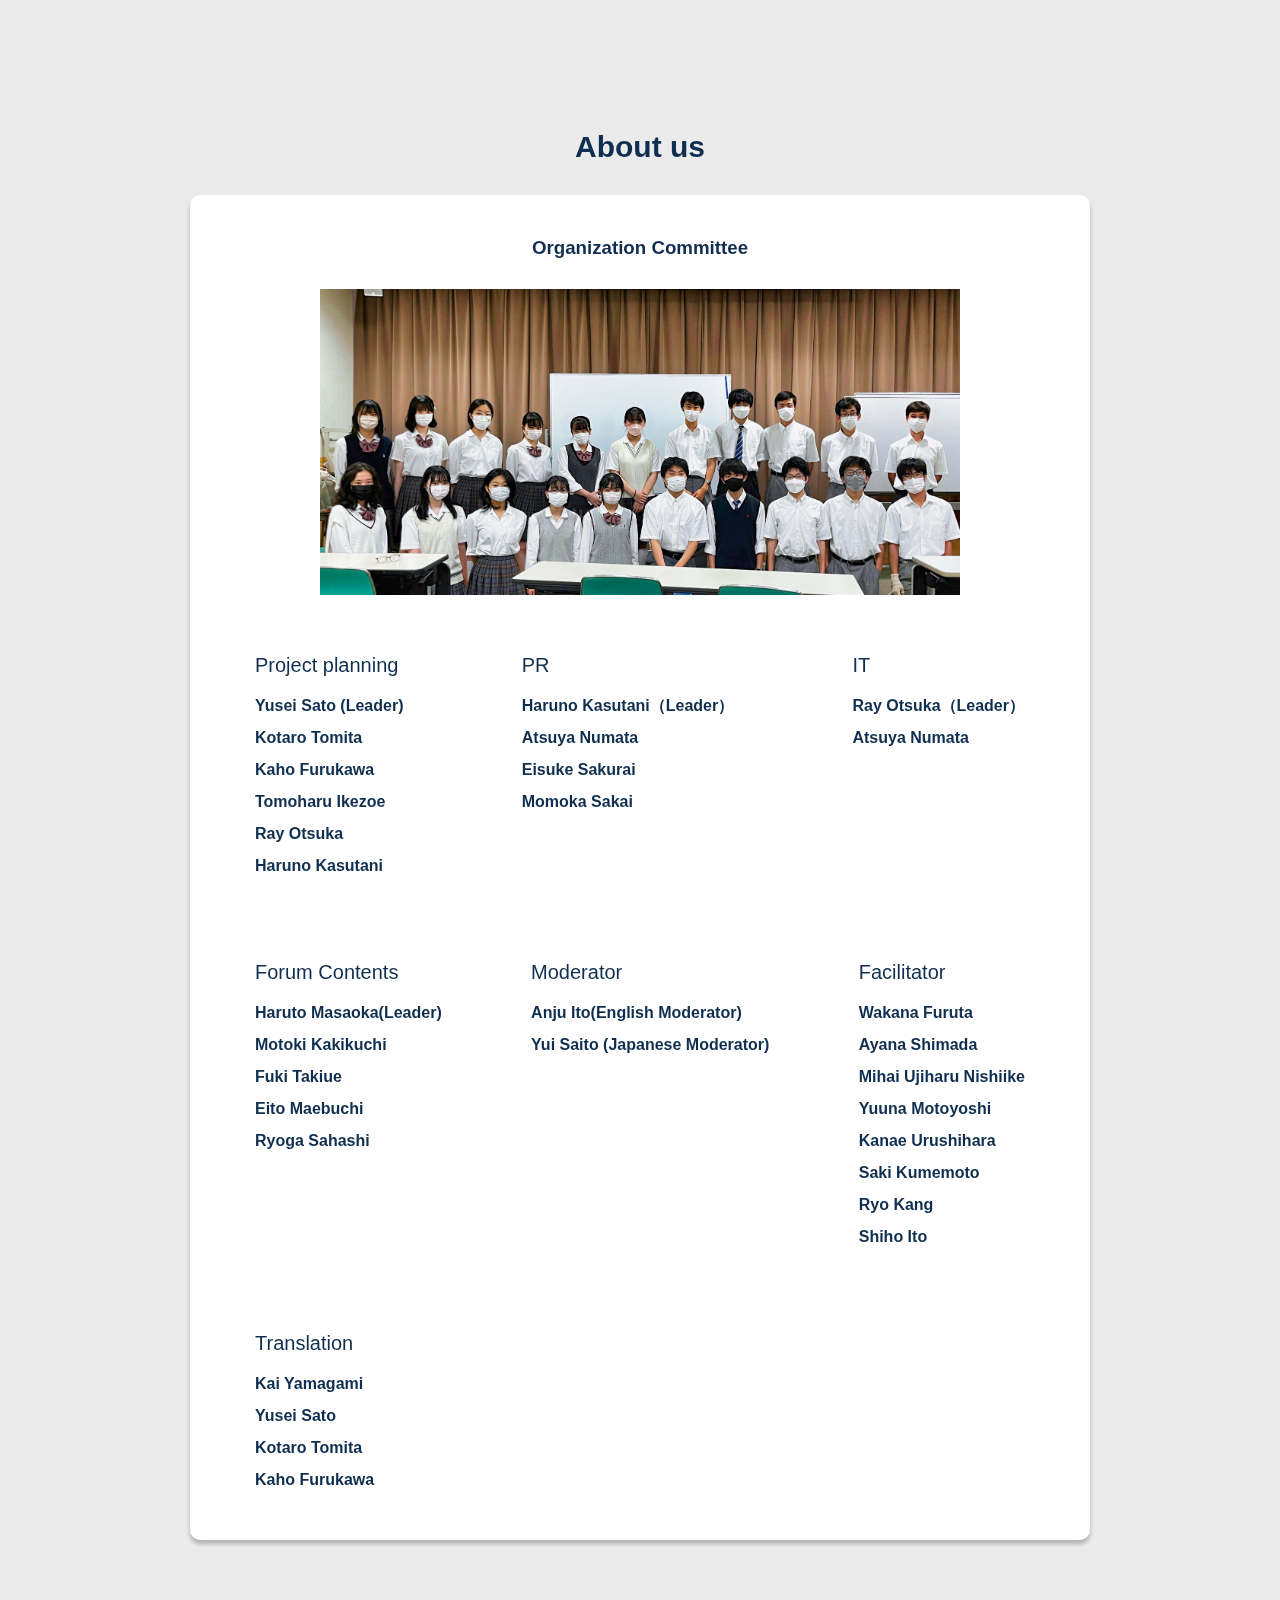
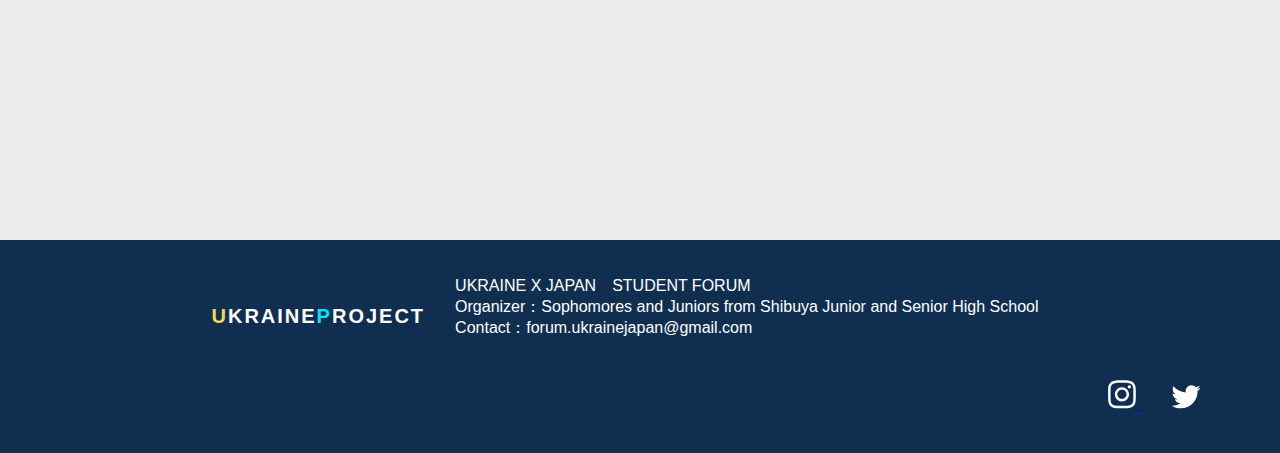
==== commit a4802df0: "[add] added members names" ====
--- a/en/index.html
+++ b/en/index.html
@@ -299,6 +299,8 @@
                     <br><b>Yuuna Motoyoshi</b>
                     <br><b>Kanae Urushihara </b>
                     <br><b>Saki Kumemoto </b>
+                    <br><b>Ryo Kang </b>
+                    <br><b>Shiho Ito </b>
                     <br>
                 </p>
 
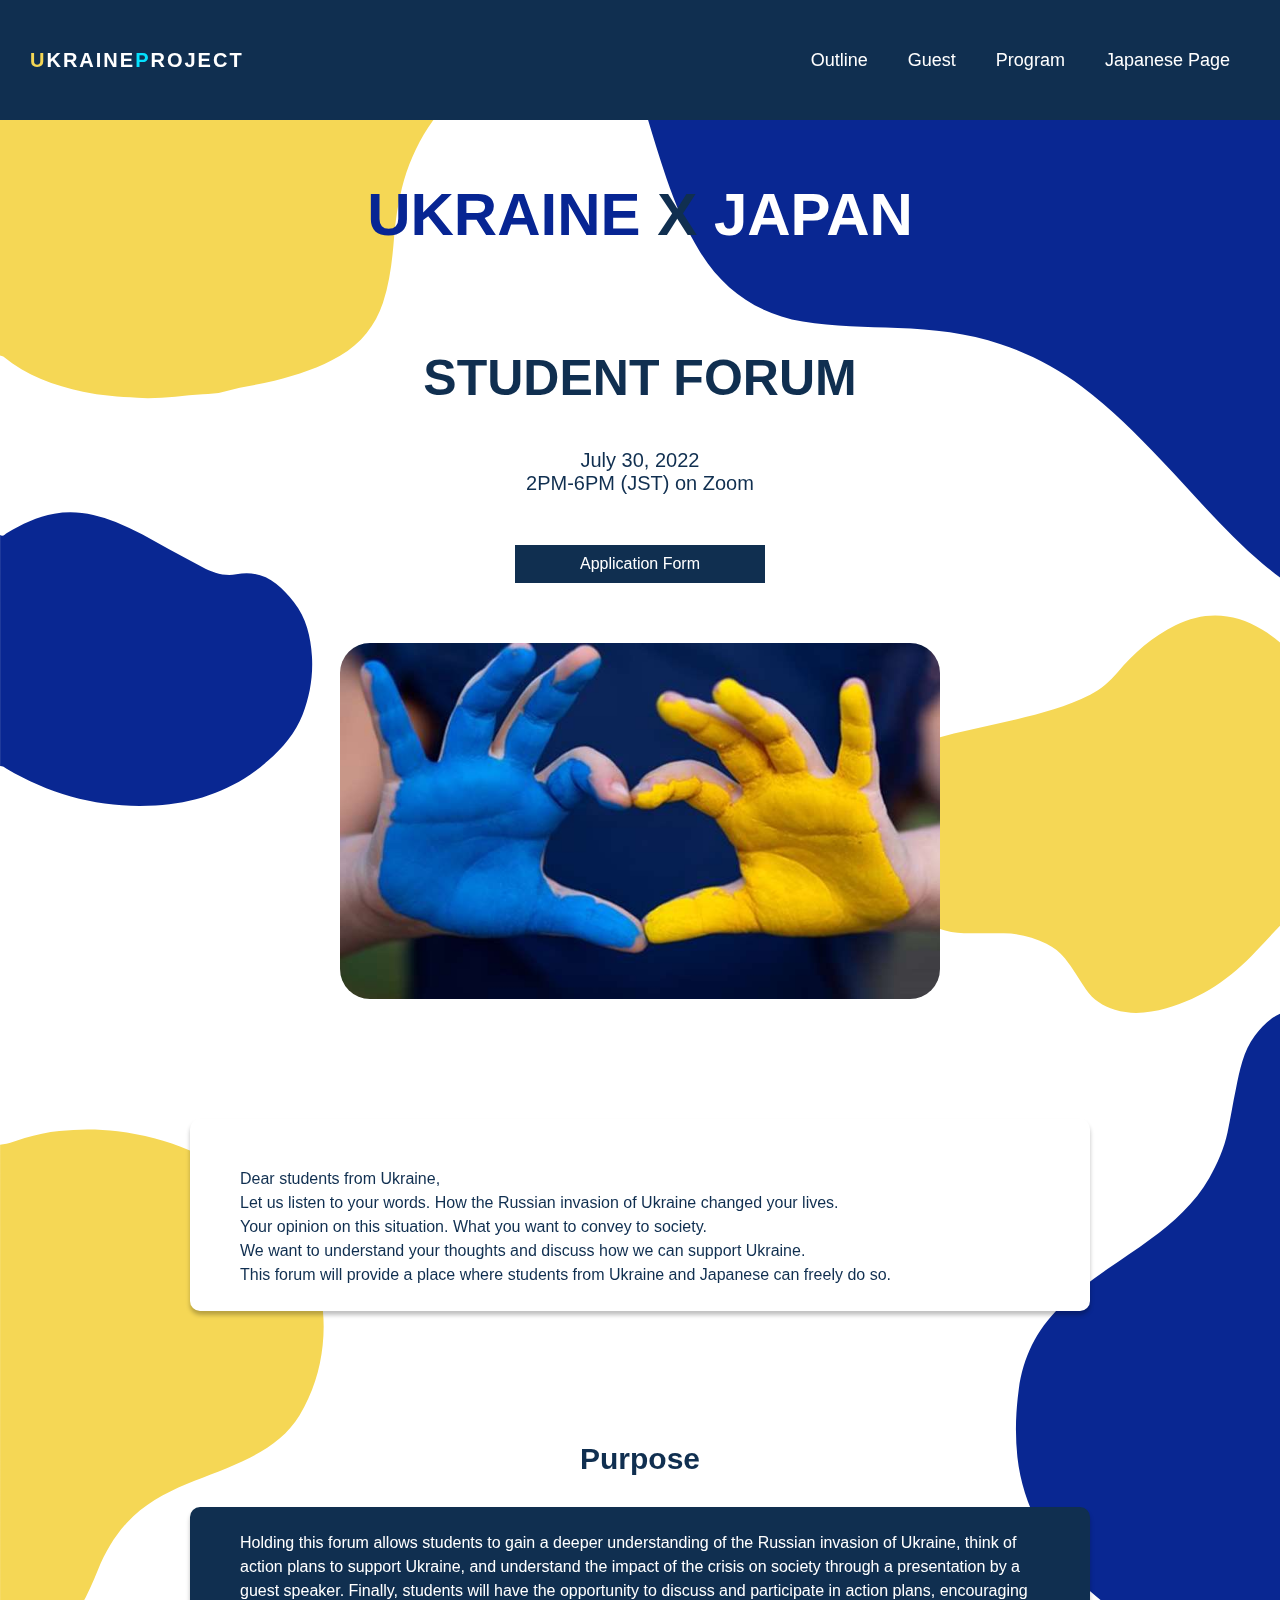
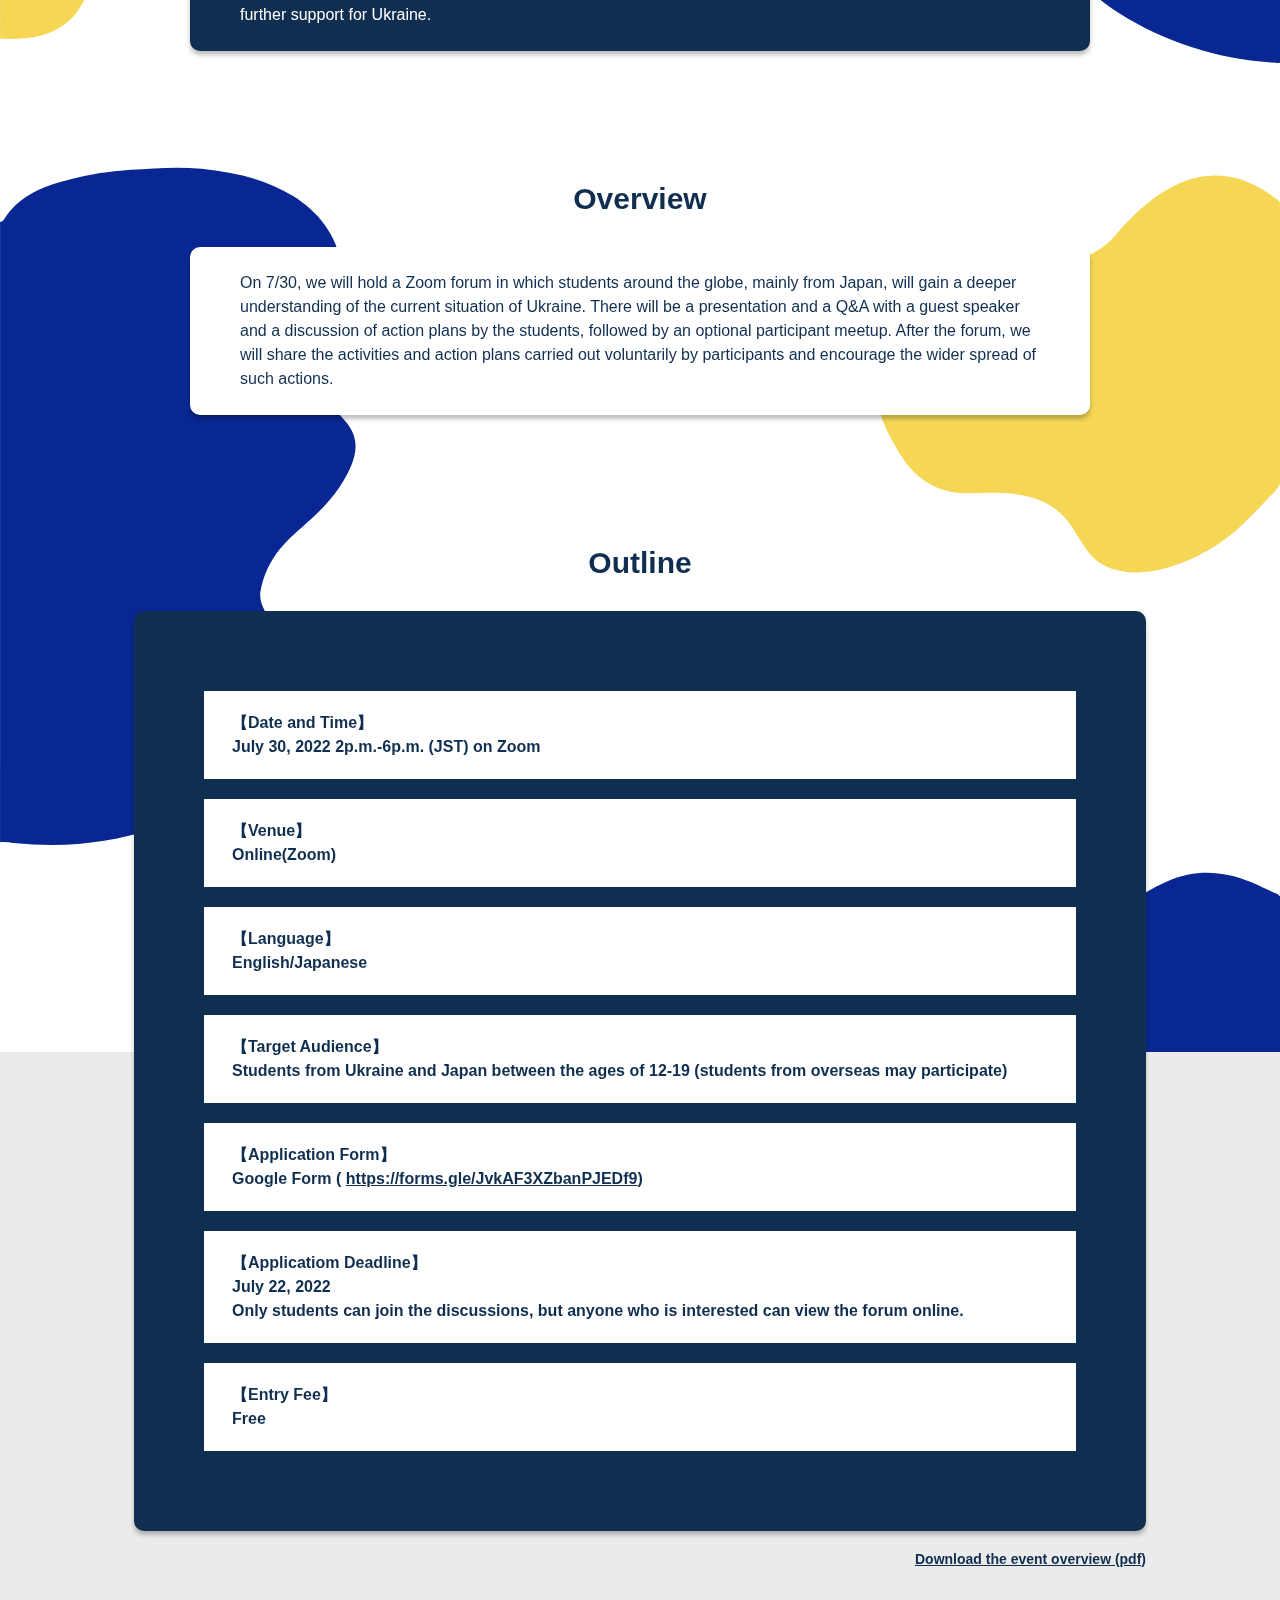
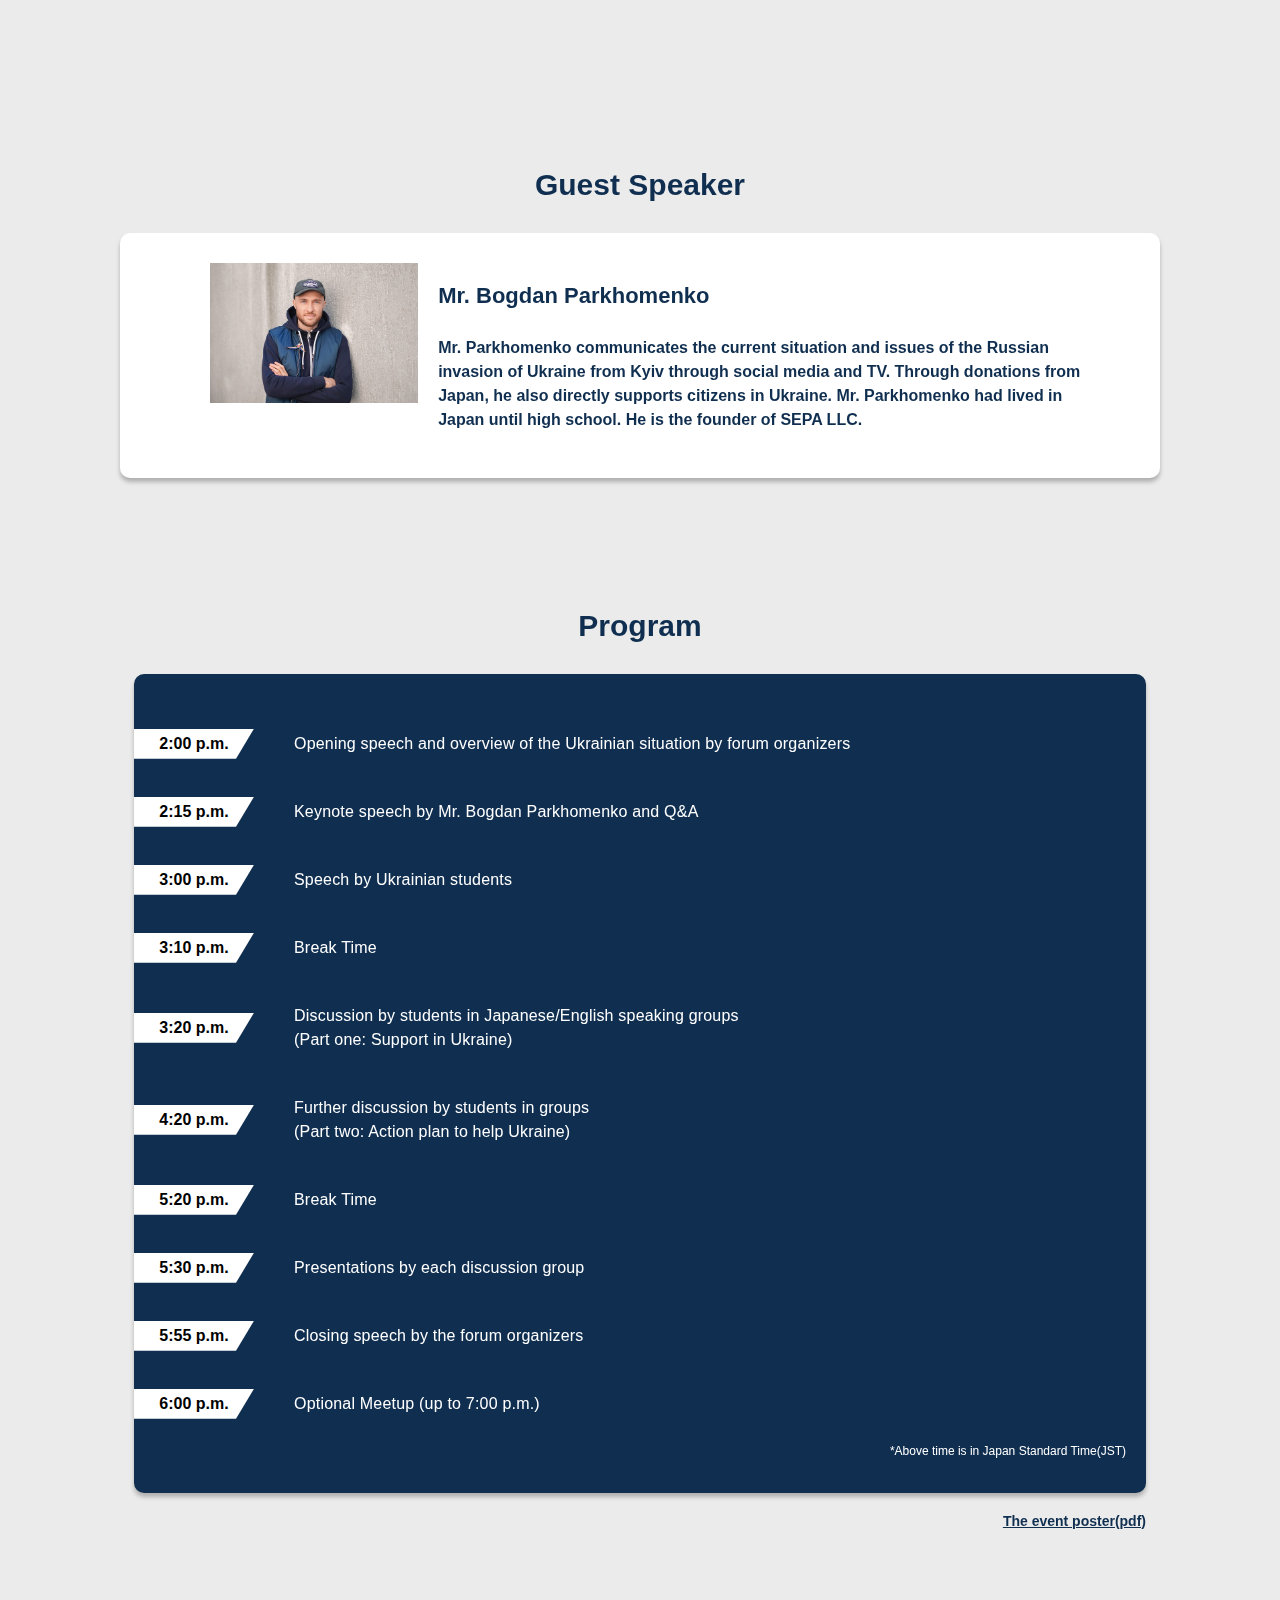
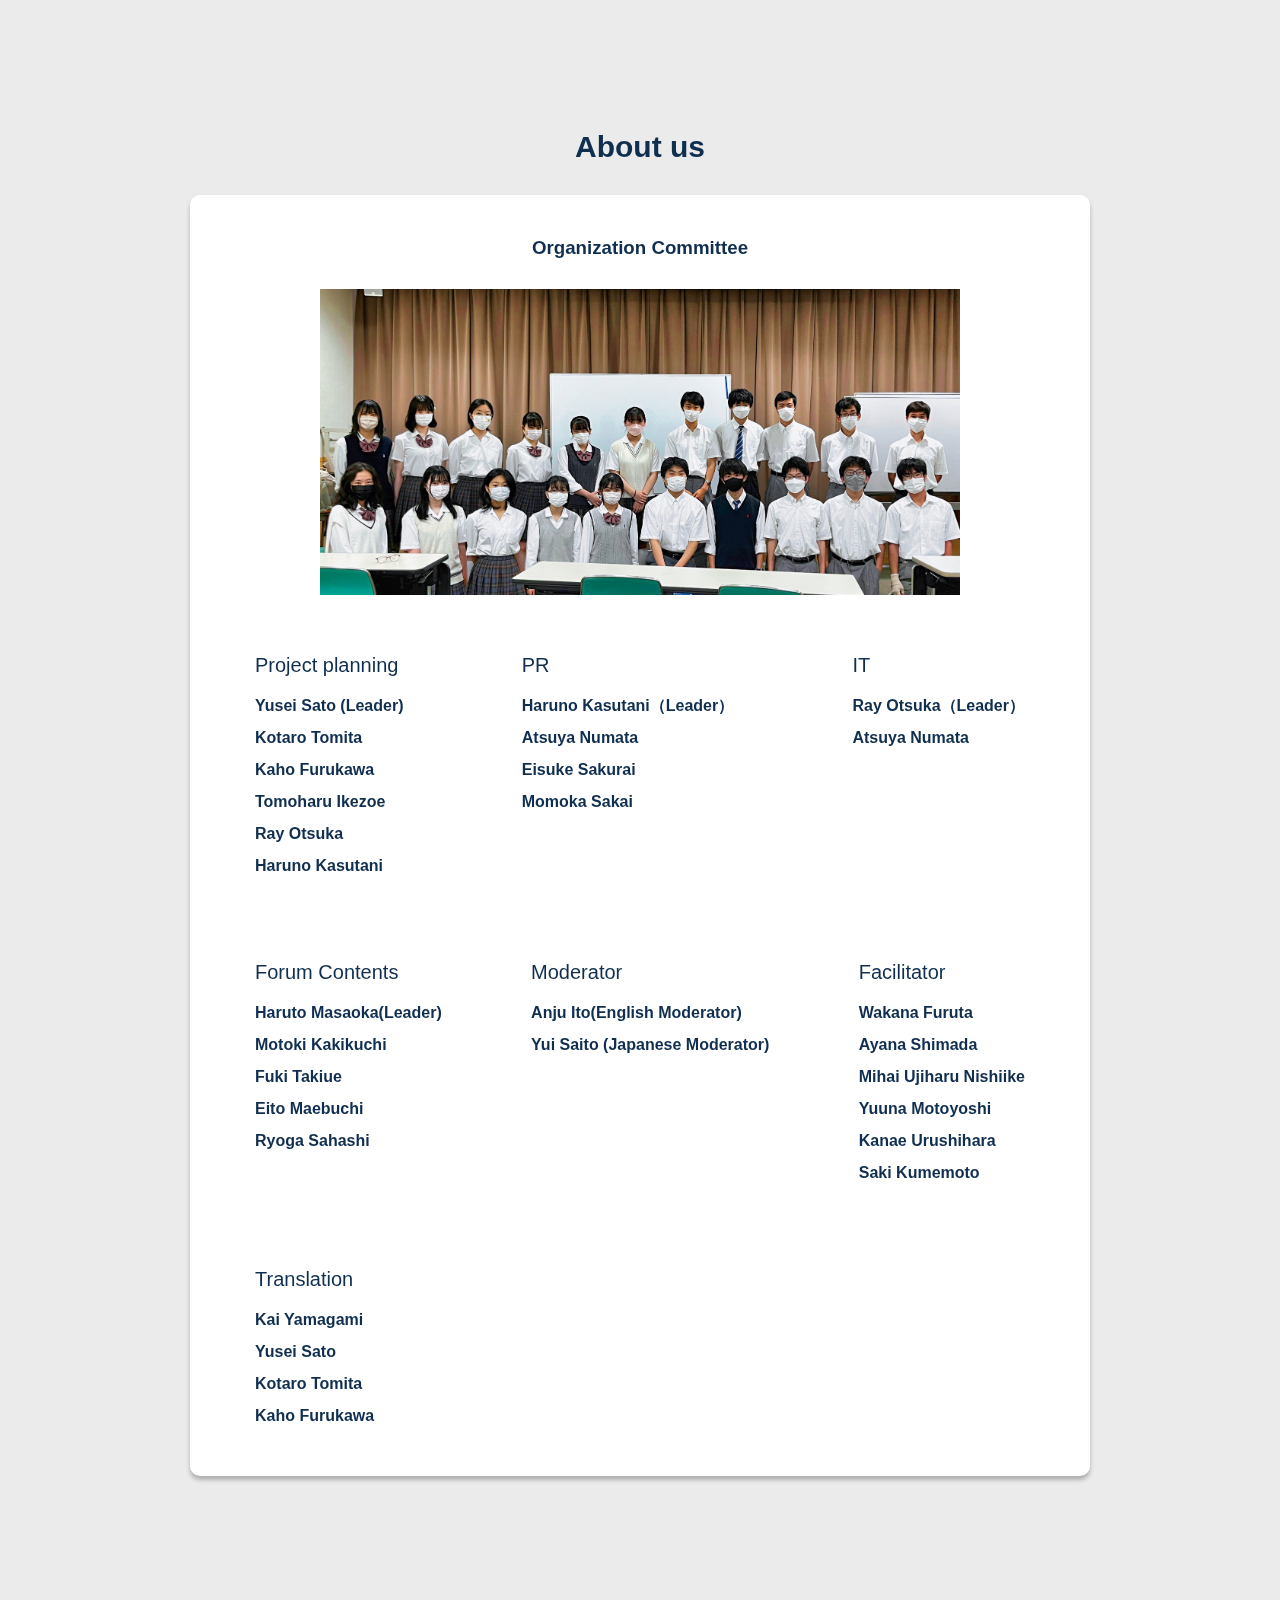
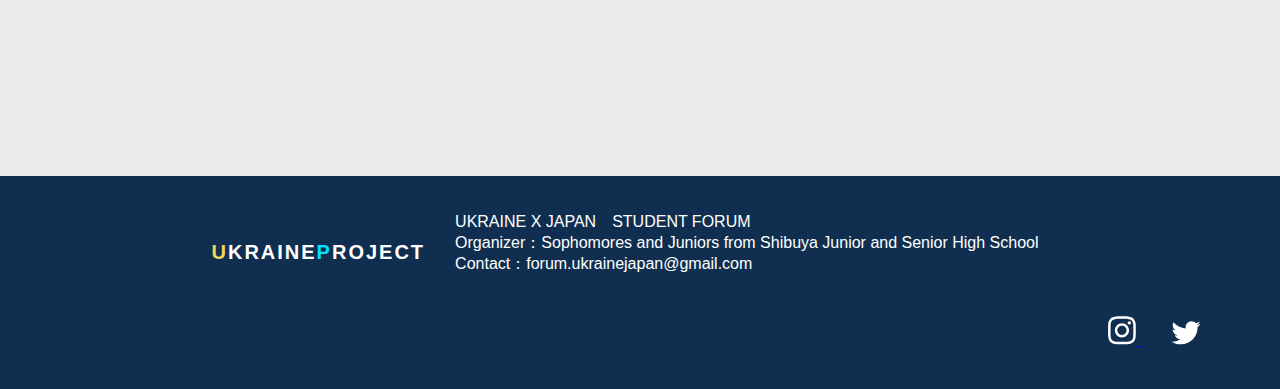
==== commit e6f49be6: "[fix] added update" ====
--- a/en/index.html
+++ b/en/index.html
@@ -13,7 +13,7 @@
         <div class="logo_text">
             <p class="text_yellow">U</p>
             <p class="text_white">KRAINE </p>
-            <p class="text_logoBlue">P</p>
+            <p class="text_logoBlue" onclick="event_move()">P</p>
             <p class="text_white">ROJECT</p>
         </div>
         <div class="jump_text">
@@ -49,7 +49,7 @@
             <div class="logo_text">
                 <p class="text_yellow">U</p>
                 <p class="text_white">KRAINE </p>
-                <p class="text_logoBlue">P</p>
+                <p class="text_logoBlue" onclick="event_move()">P</p>
                 <p class="text_white">ROJECT</p>
             </div>
             <div class="open_button" onclick="changeMenu()">
@@ -299,8 +299,6 @@
                     <br><b>Yuuna Motoyoshi</b>
                     <br><b>Kanae Urushihara </b>
                     <br><b>Saki Kumemoto </b>
-                    <br><b>Ryo Kang </b>
-                    <br><b>Shiho Ito </b>
                     <br>
                 </p>
 
@@ -325,7 +323,7 @@
         <div class="logo_text">
             <p class="text_yellow">U</p>
             <p class="text_white">KRAINE </p>
-            <p class="text_logoBlue">P</p>
+            <p class="text_logoBlue" onclick="event_move()">P</p>
             <p class="text_white">ROJECT</p>
         </div>
         <div class="footer_disc_div">
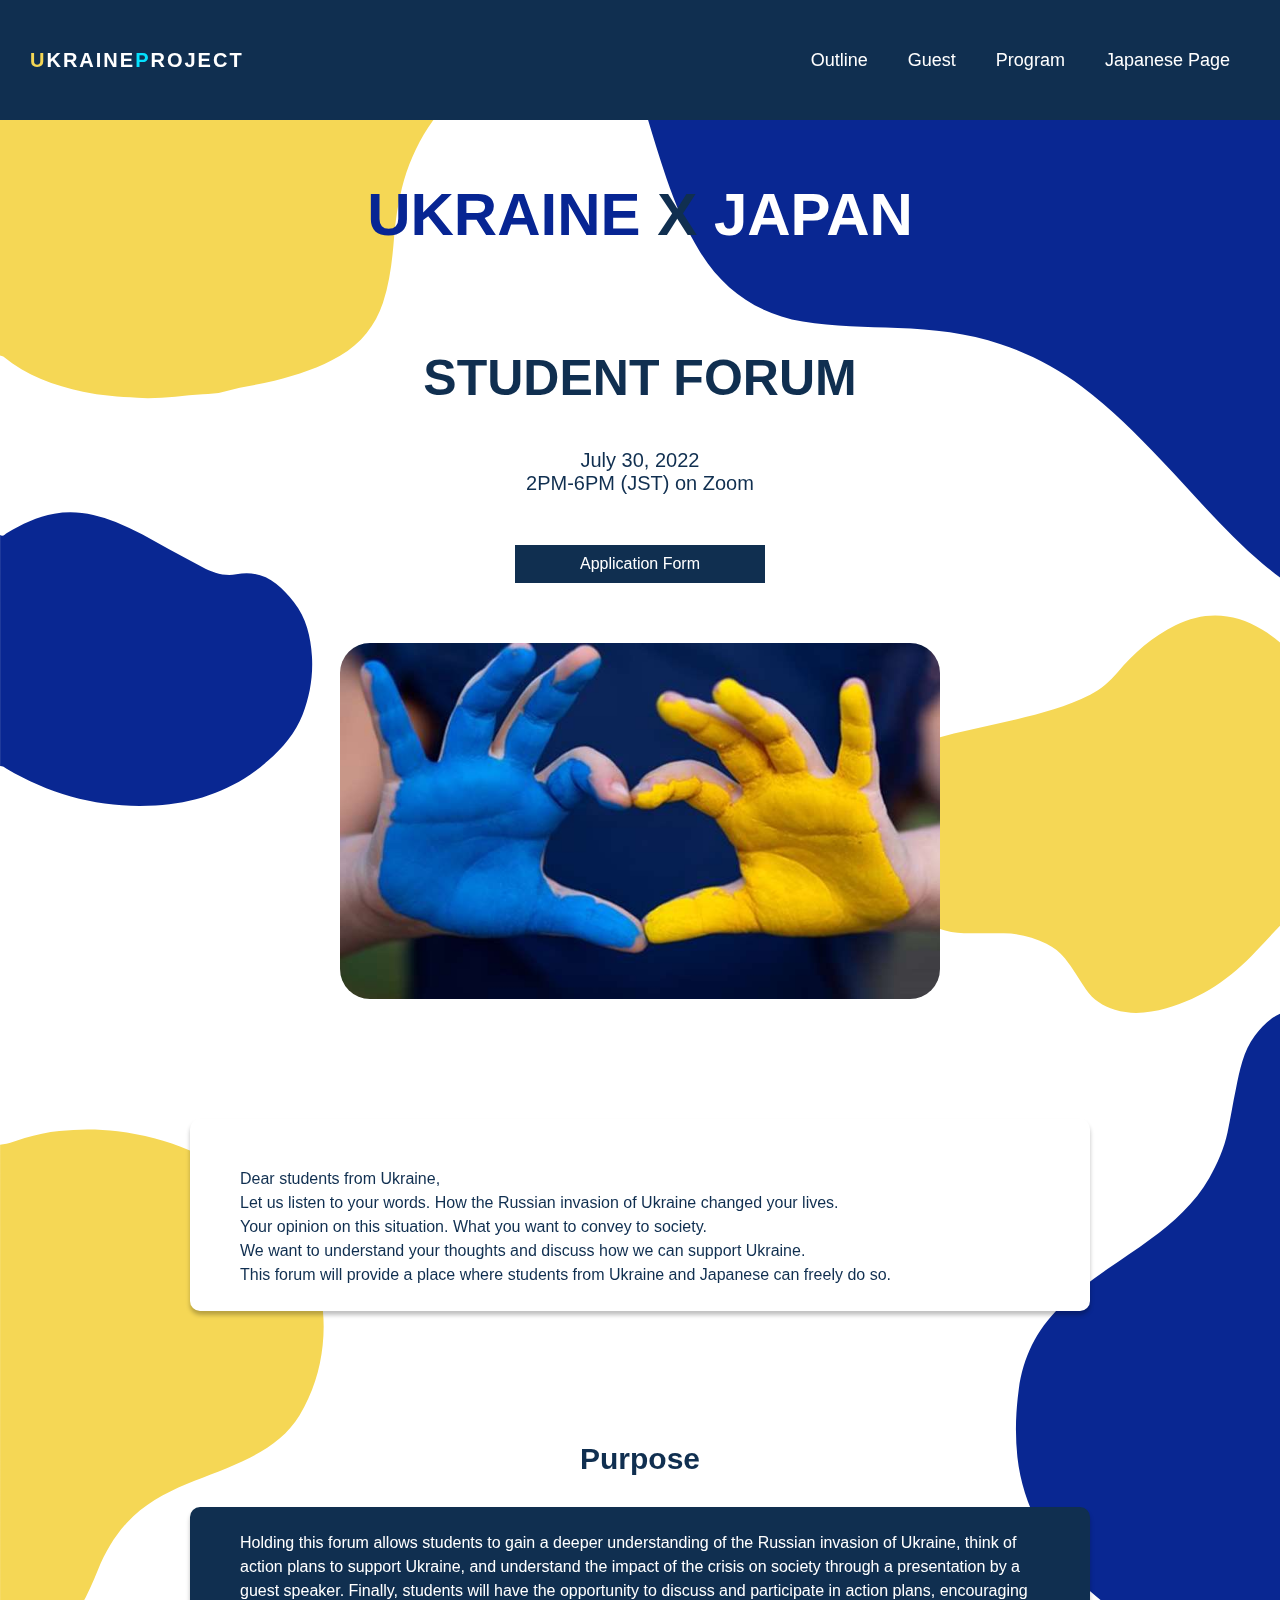
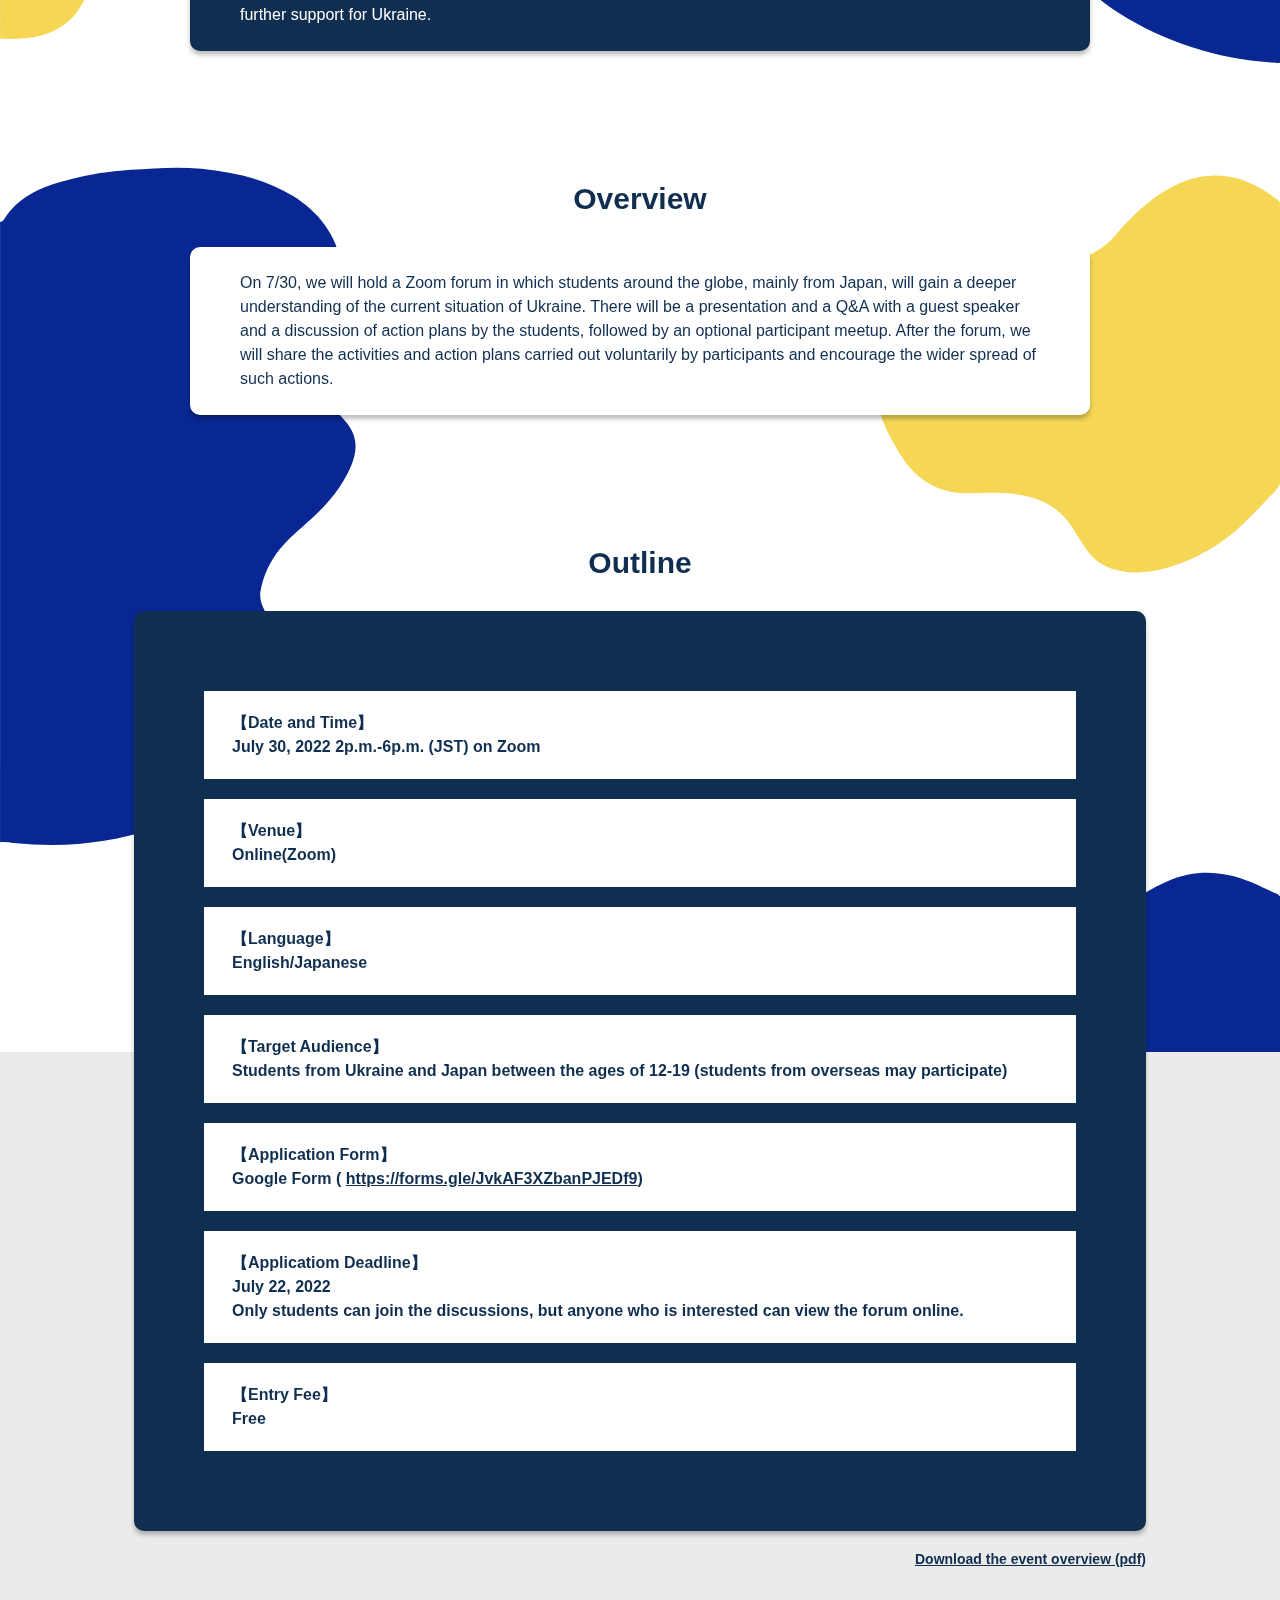
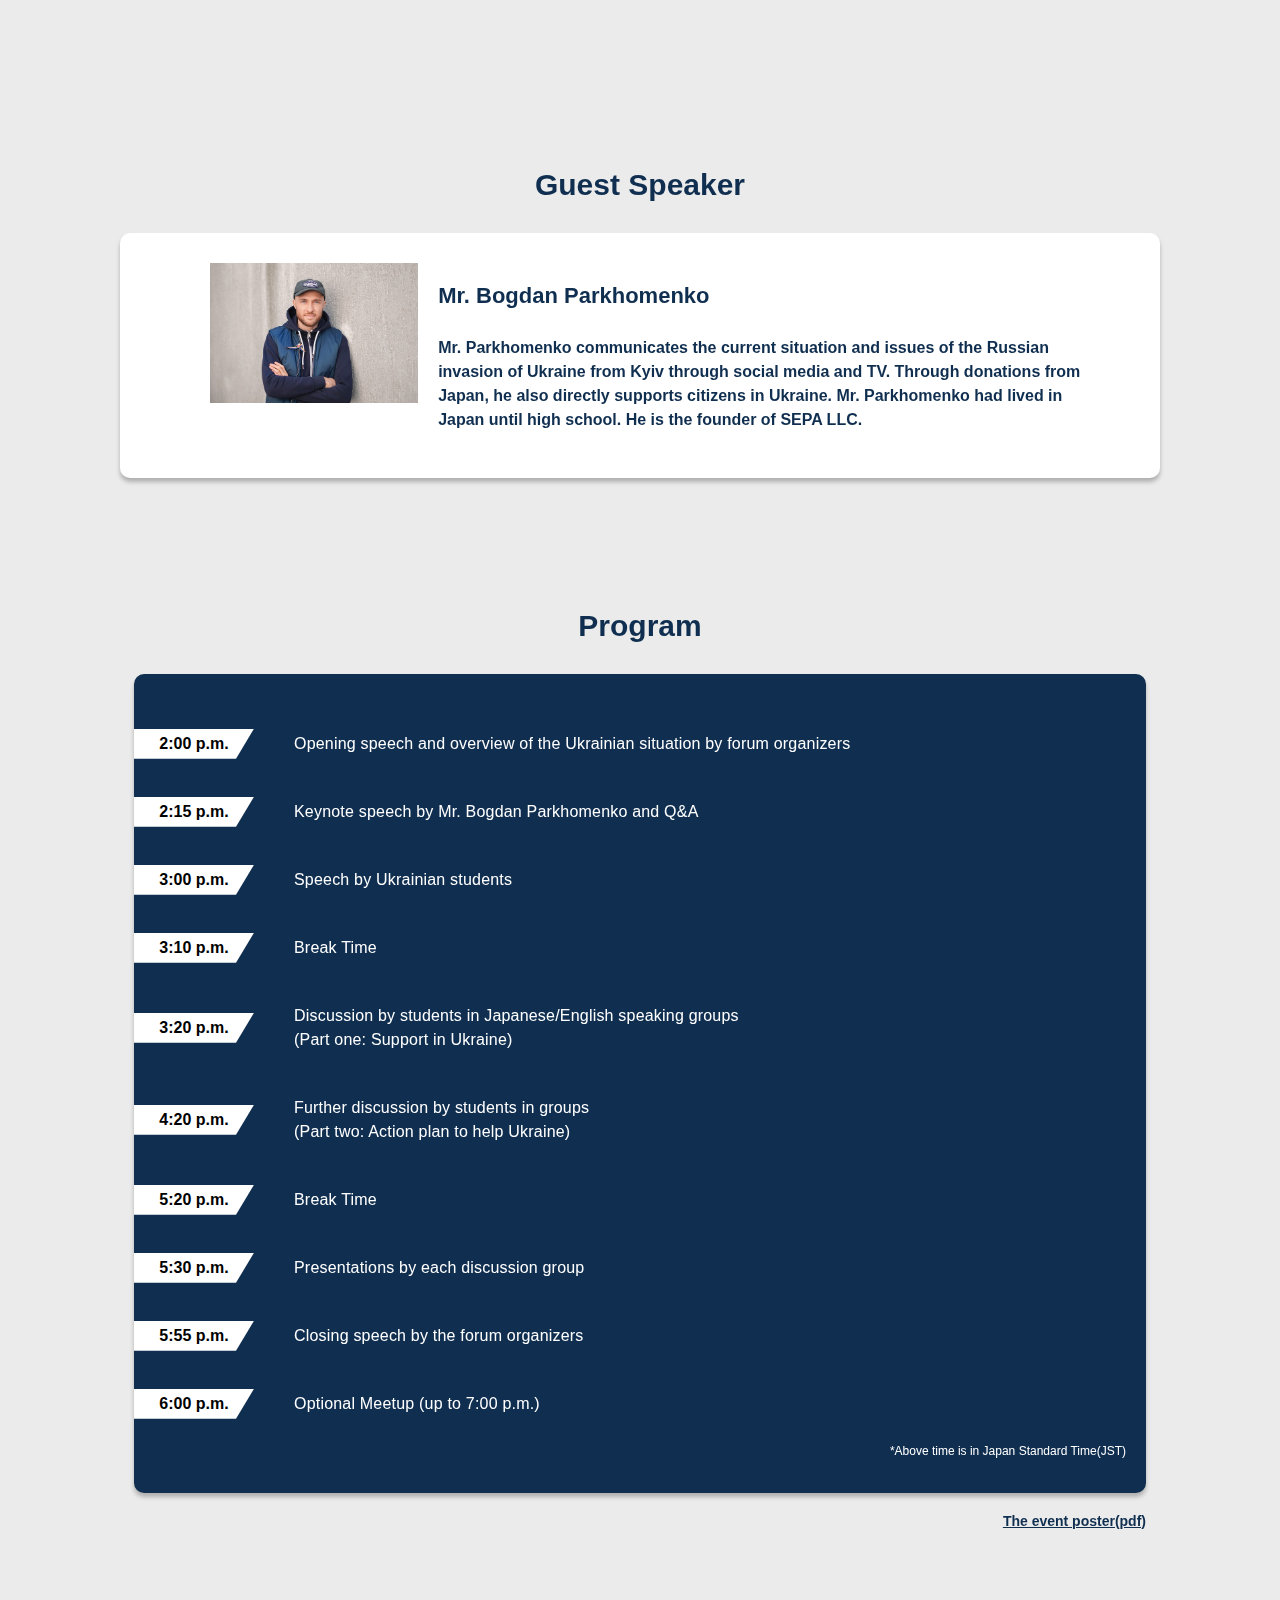
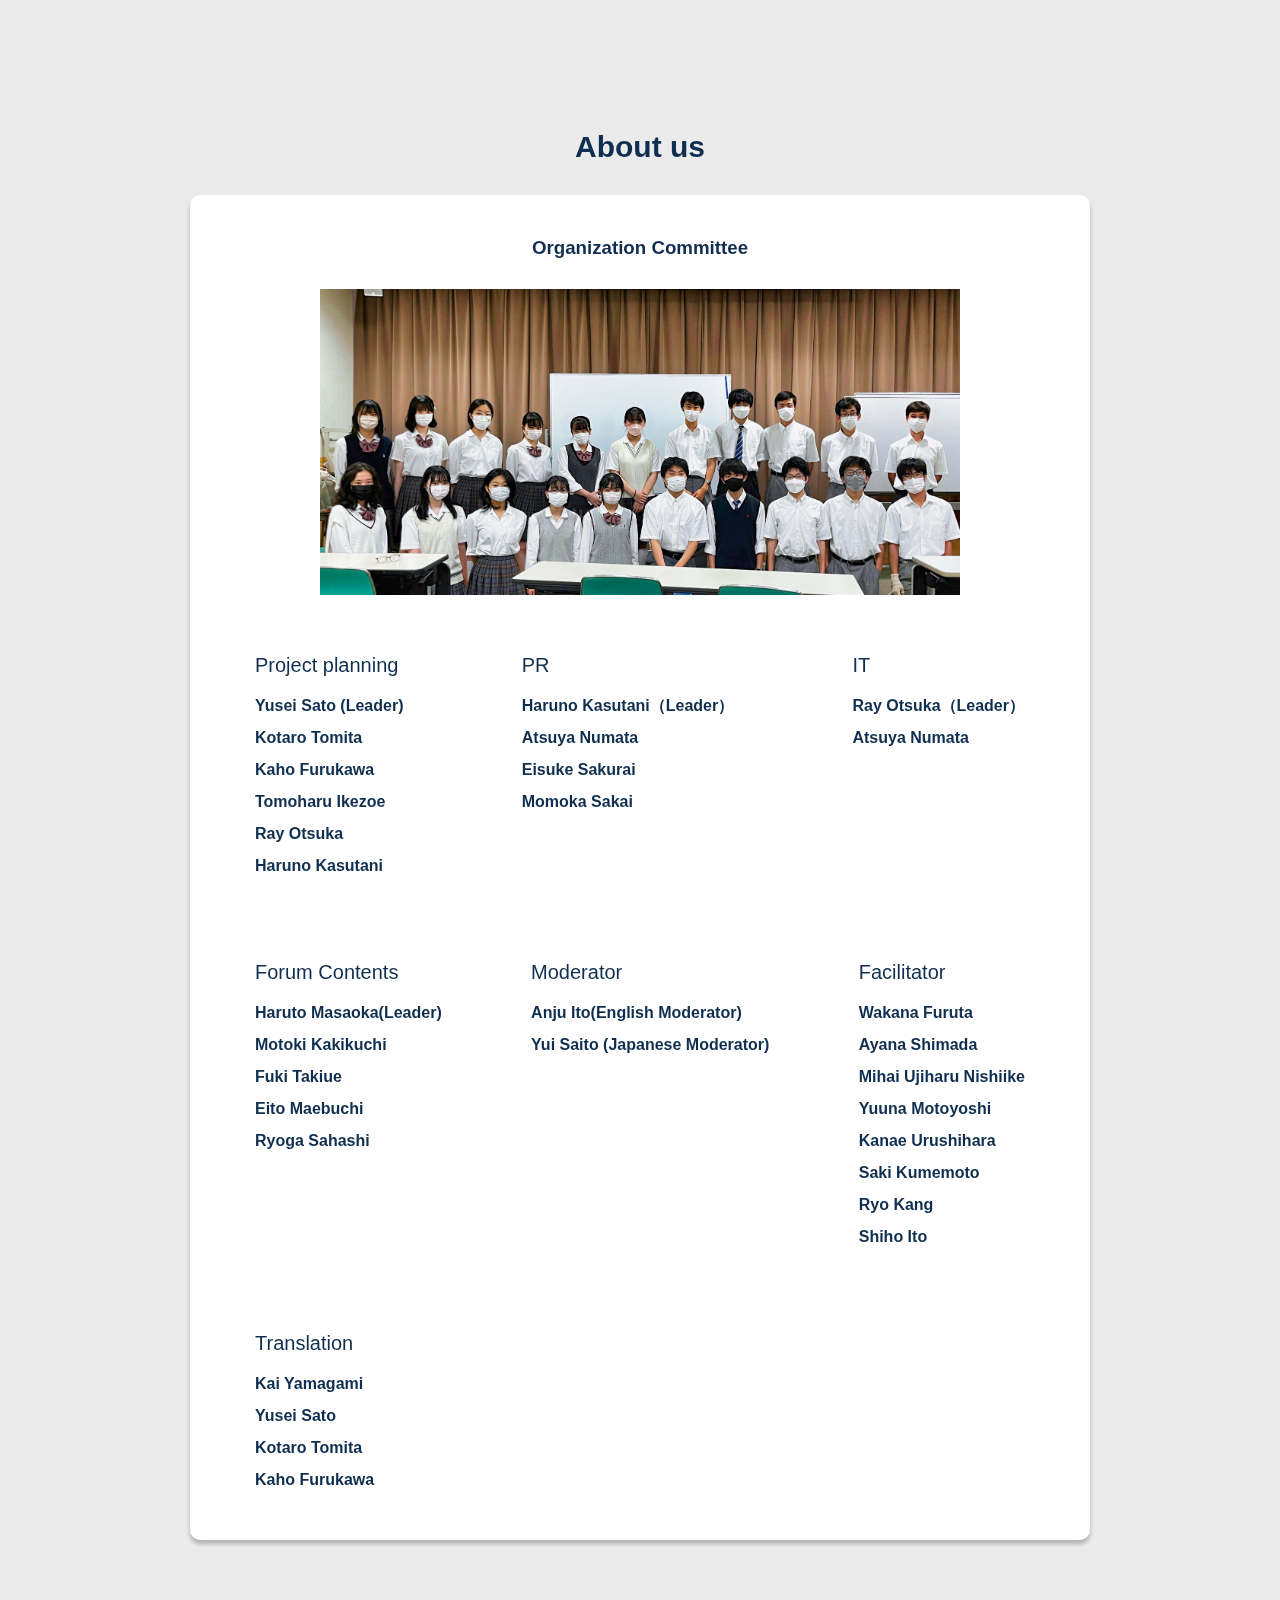
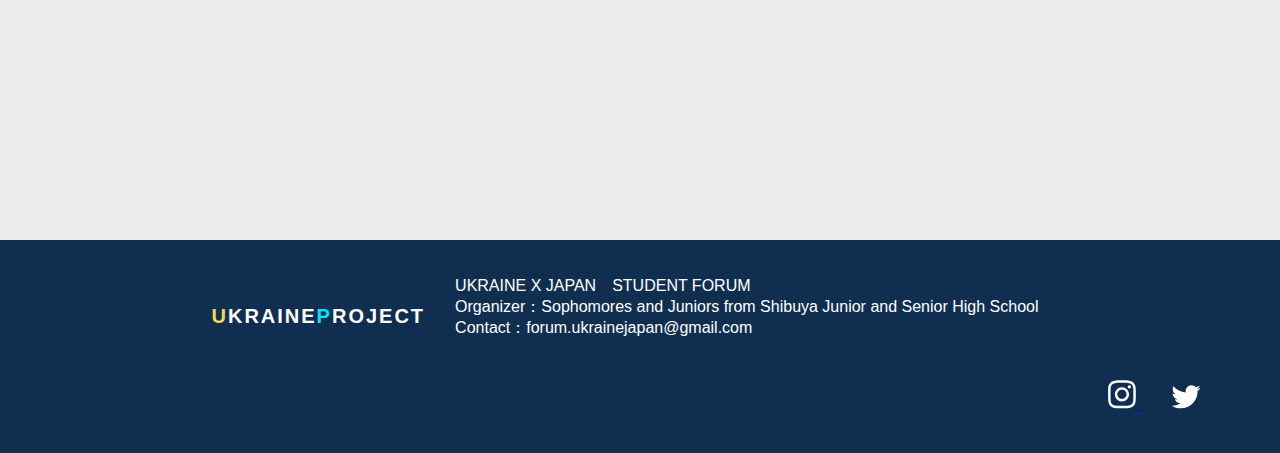
==== commit 21306a29: "Merge branch 'main' of https://github.com/forum-ukrainejapan/event-page" ====
--- a/en/index.html
+++ b/en/index.html
@@ -299,6 +299,8 @@
                     <br><b>Yuuna Motoyoshi</b>
                     <br><b>Kanae Urushihara </b>
                     <br><b>Saki Kumemoto </b>
+                    <br><b>Ryo Kang </b>
+                    <br><b>Shiho Ito </b>
                     <br>
                 </p>
 
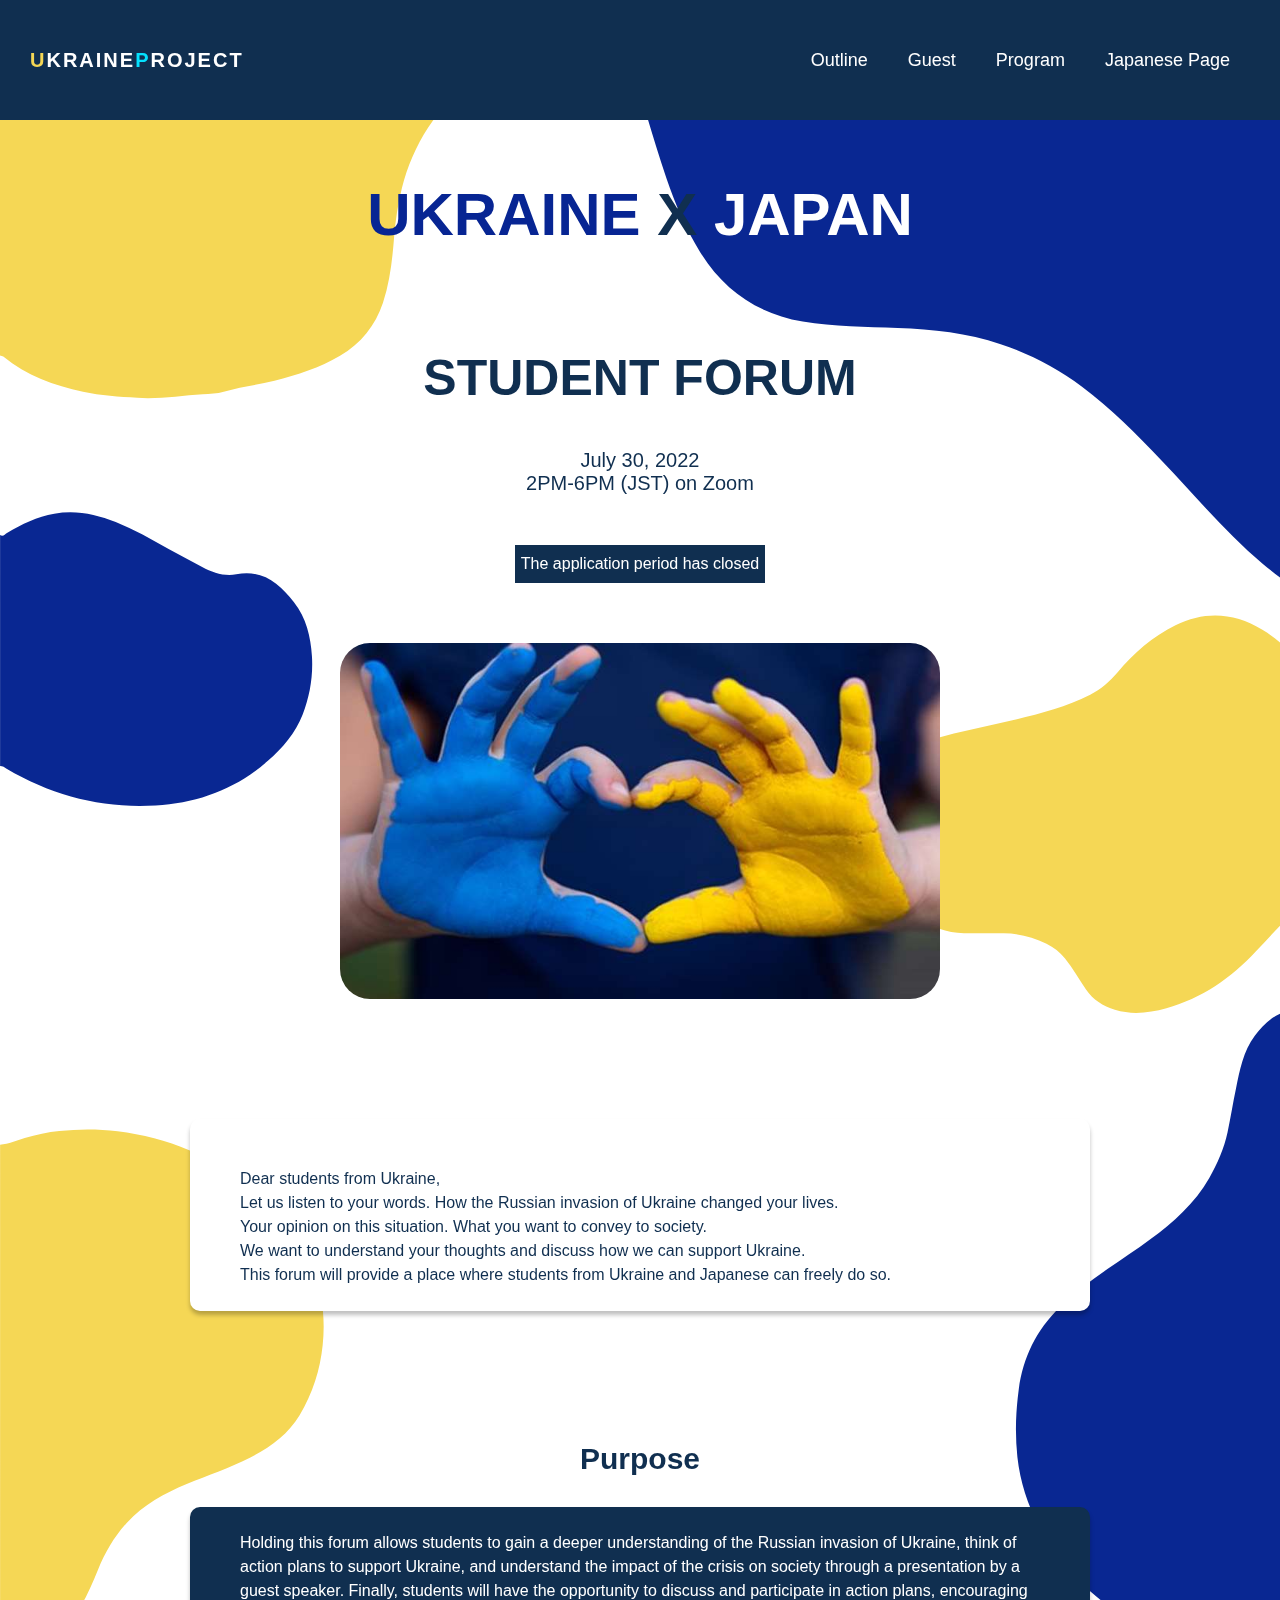
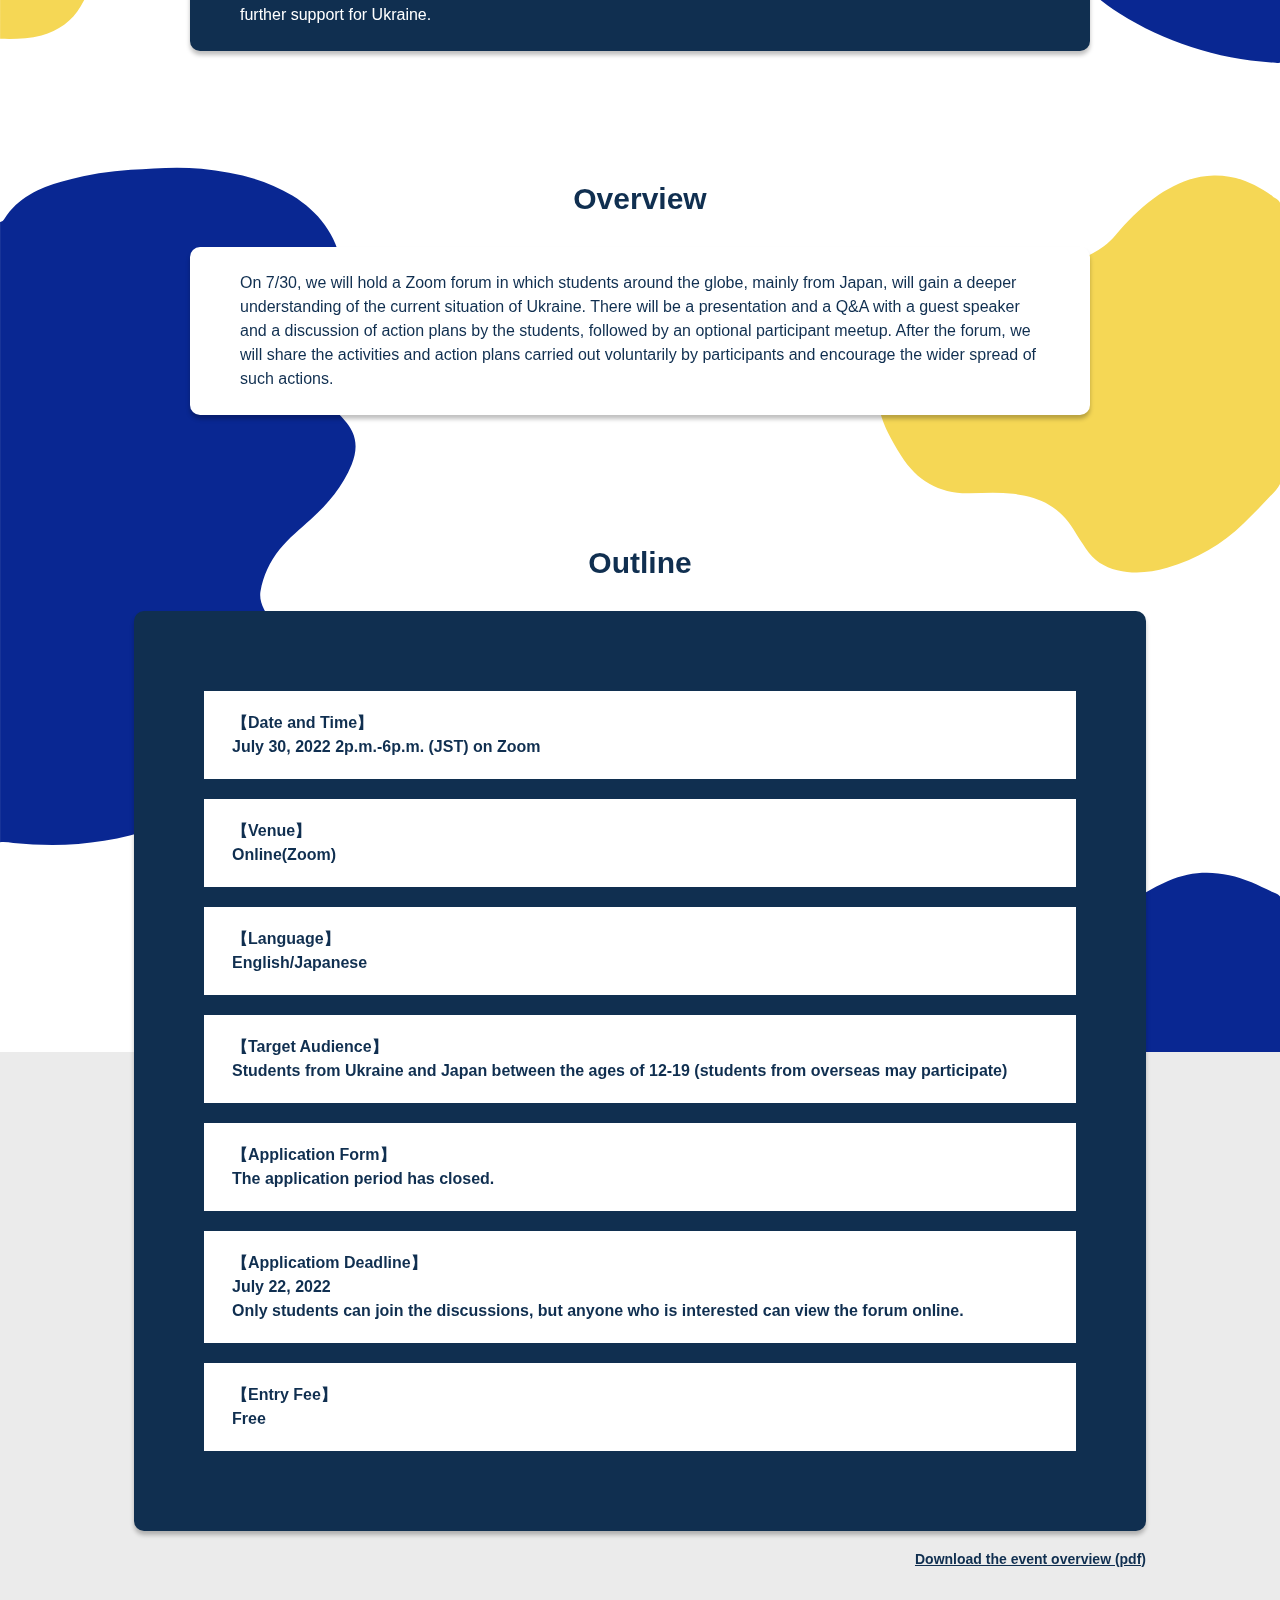
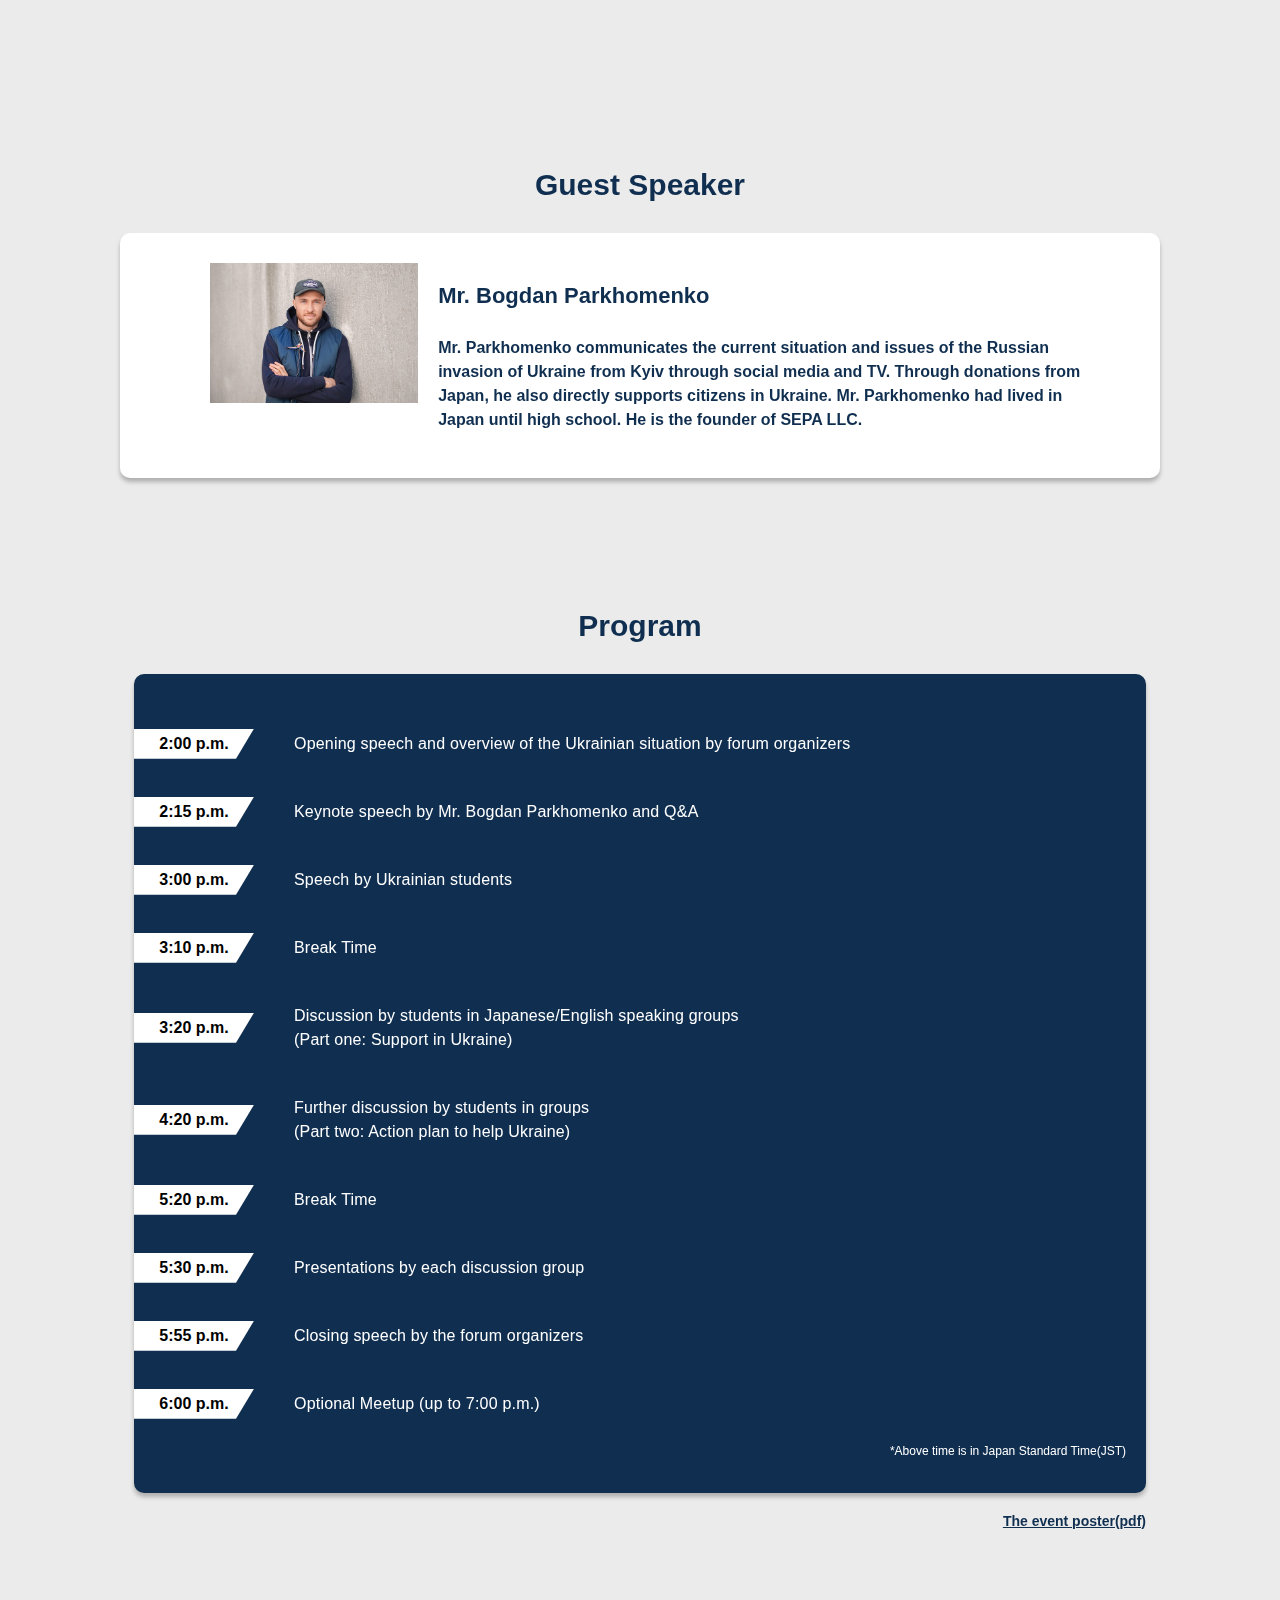
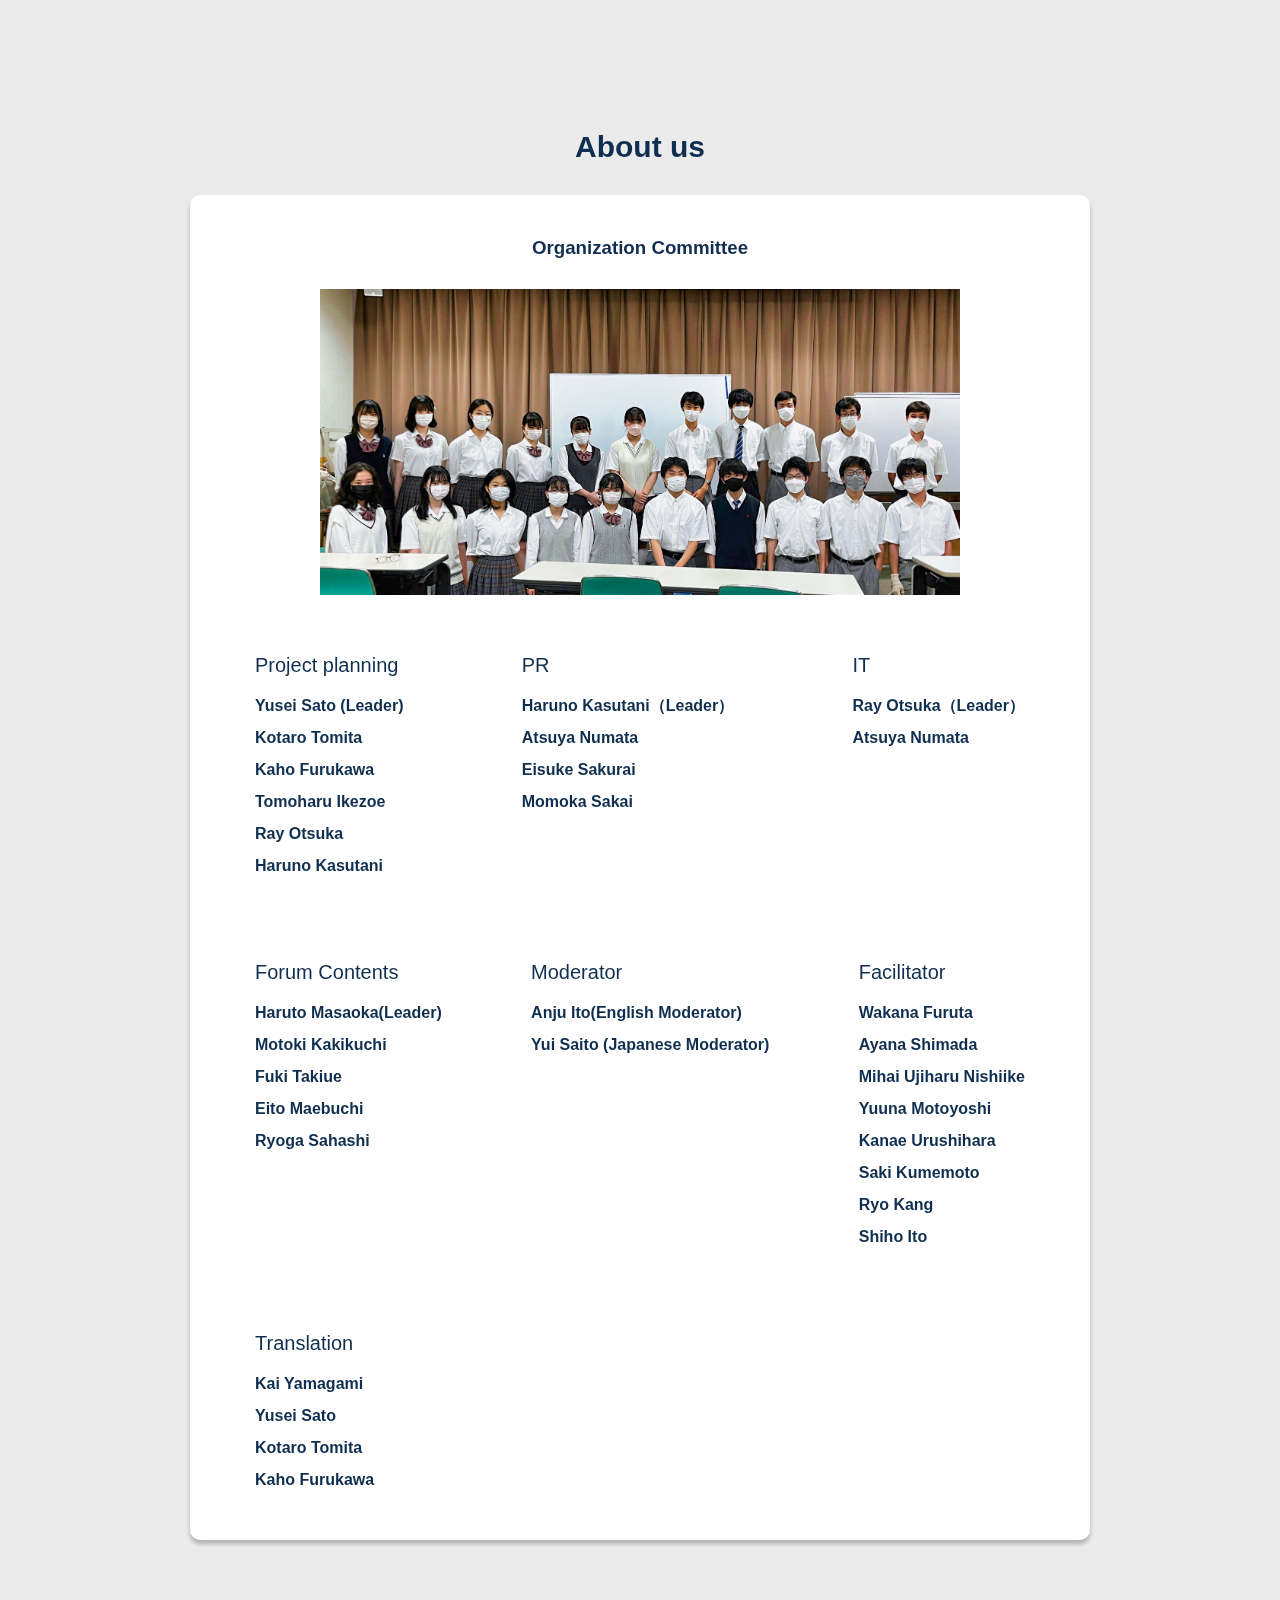
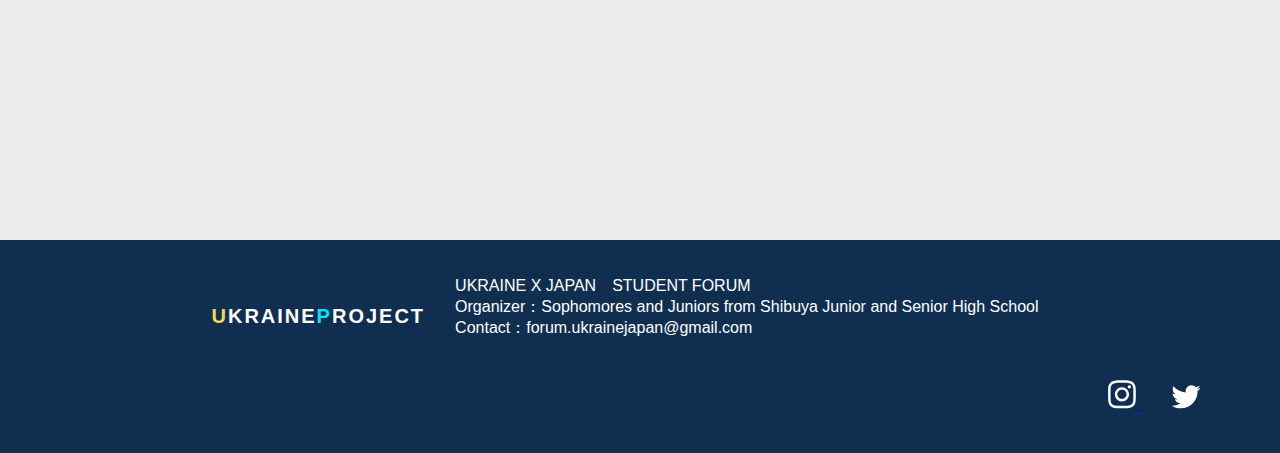
==== commit a7875c0b: "Update index.html" ====
--- a/en/index.html
+++ b/en/index.html
@@ -67,9 +67,9 @@
         <h2 class="text_darkBlue">STUDENT FORUM</h2>
         <h3 class="text_darkBlue"></h3>
         <p class="text_darkBlue">July 30, 2022<br>2PM-6PM (JST) on Zoom</p>
-        <a href="https://forms.gle/JvkAF3XZbanPJEDf9" target="_blank">
+        <a href="">
             <div class="application_button">
-                <p>Application Form</p>
+                <p>The application period has closed</p>
             </div>
         </a>
         <img src="../img/top_image.jpg" class="top_image">
@@ -122,8 +122,7 @@
             </div>
             <div class="bg_white list_item">
                 <p class="text_darkBlue">
-                    【Application Form】<br>Google Form (
-                    <a target="_blank" class="text_darkblue" href="https://forms.gle/JvkAF3XZbanPJEDf9">https://forms.gle/JvkAF3XZbanPJEDf9</a>)
+                    【Application Form】<br>The application period has closed.
                 </p>
             </div>
             <div class="bg_white list_item">
